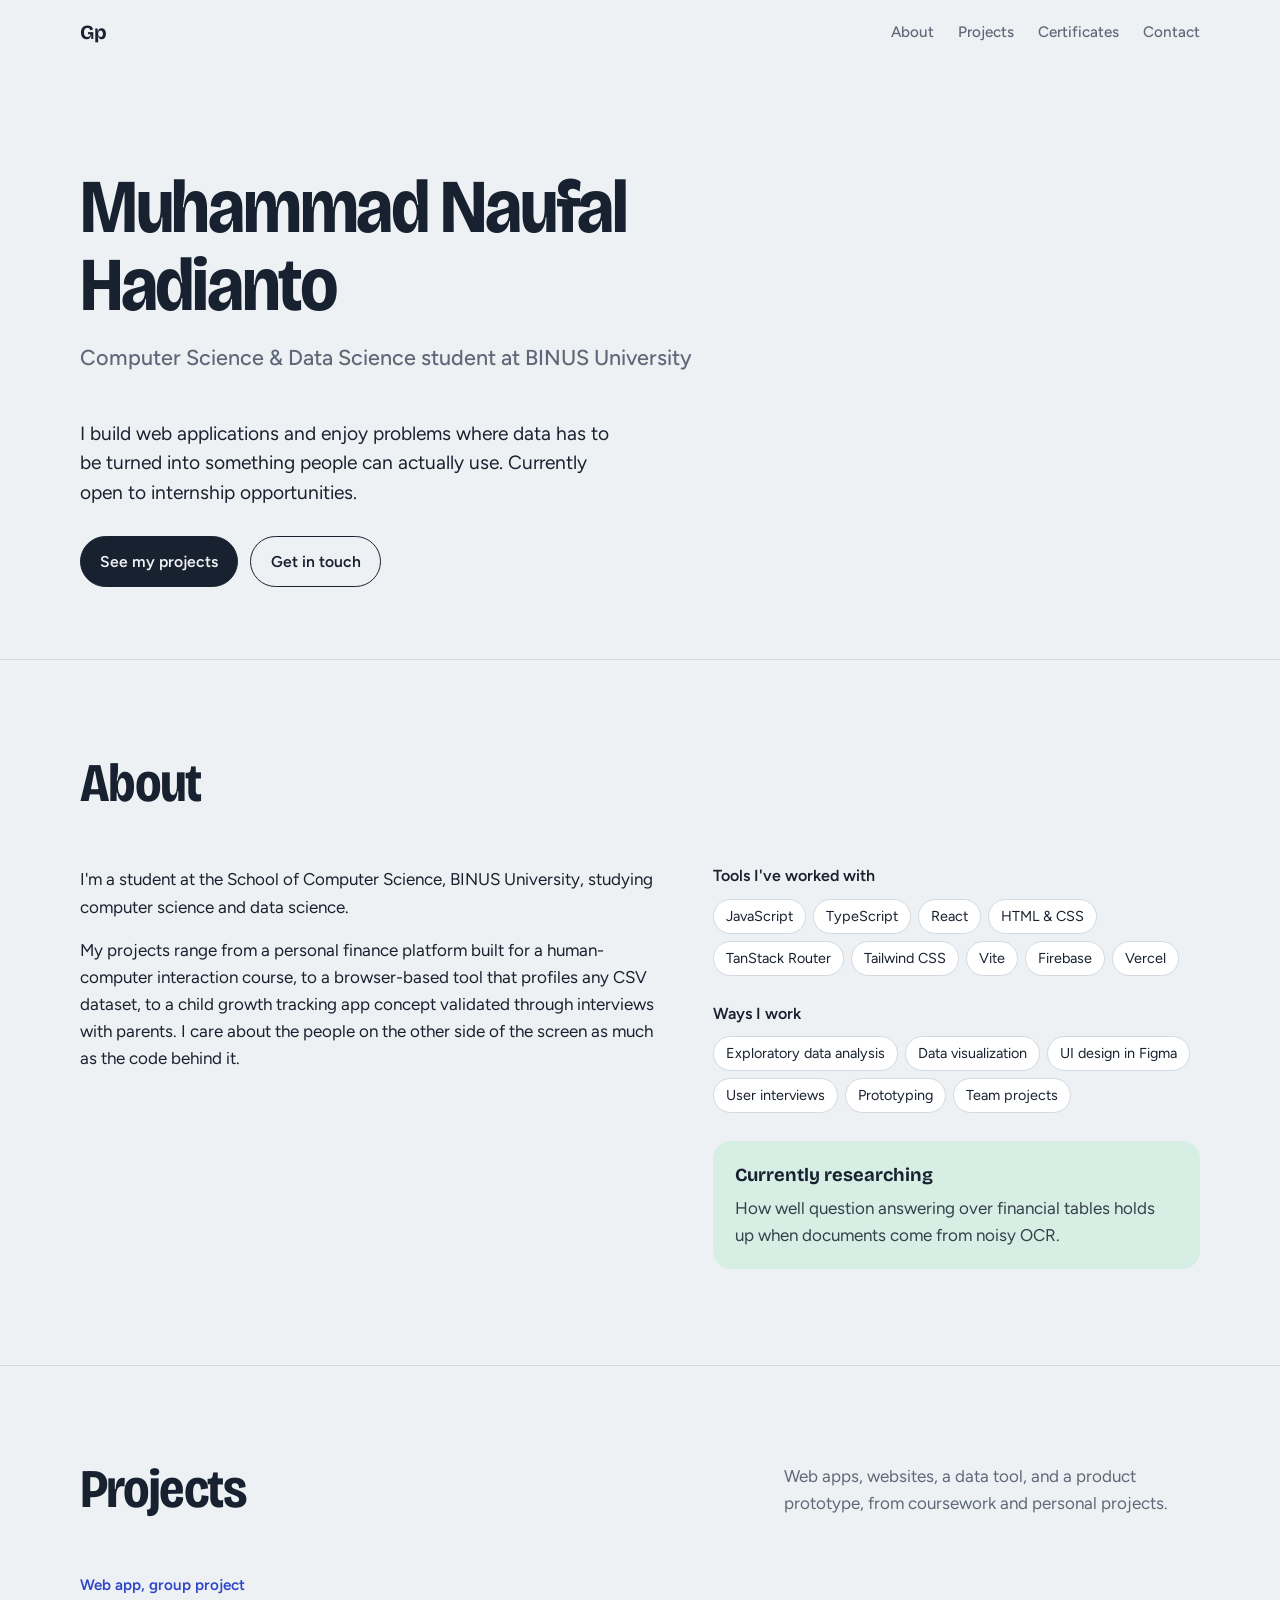
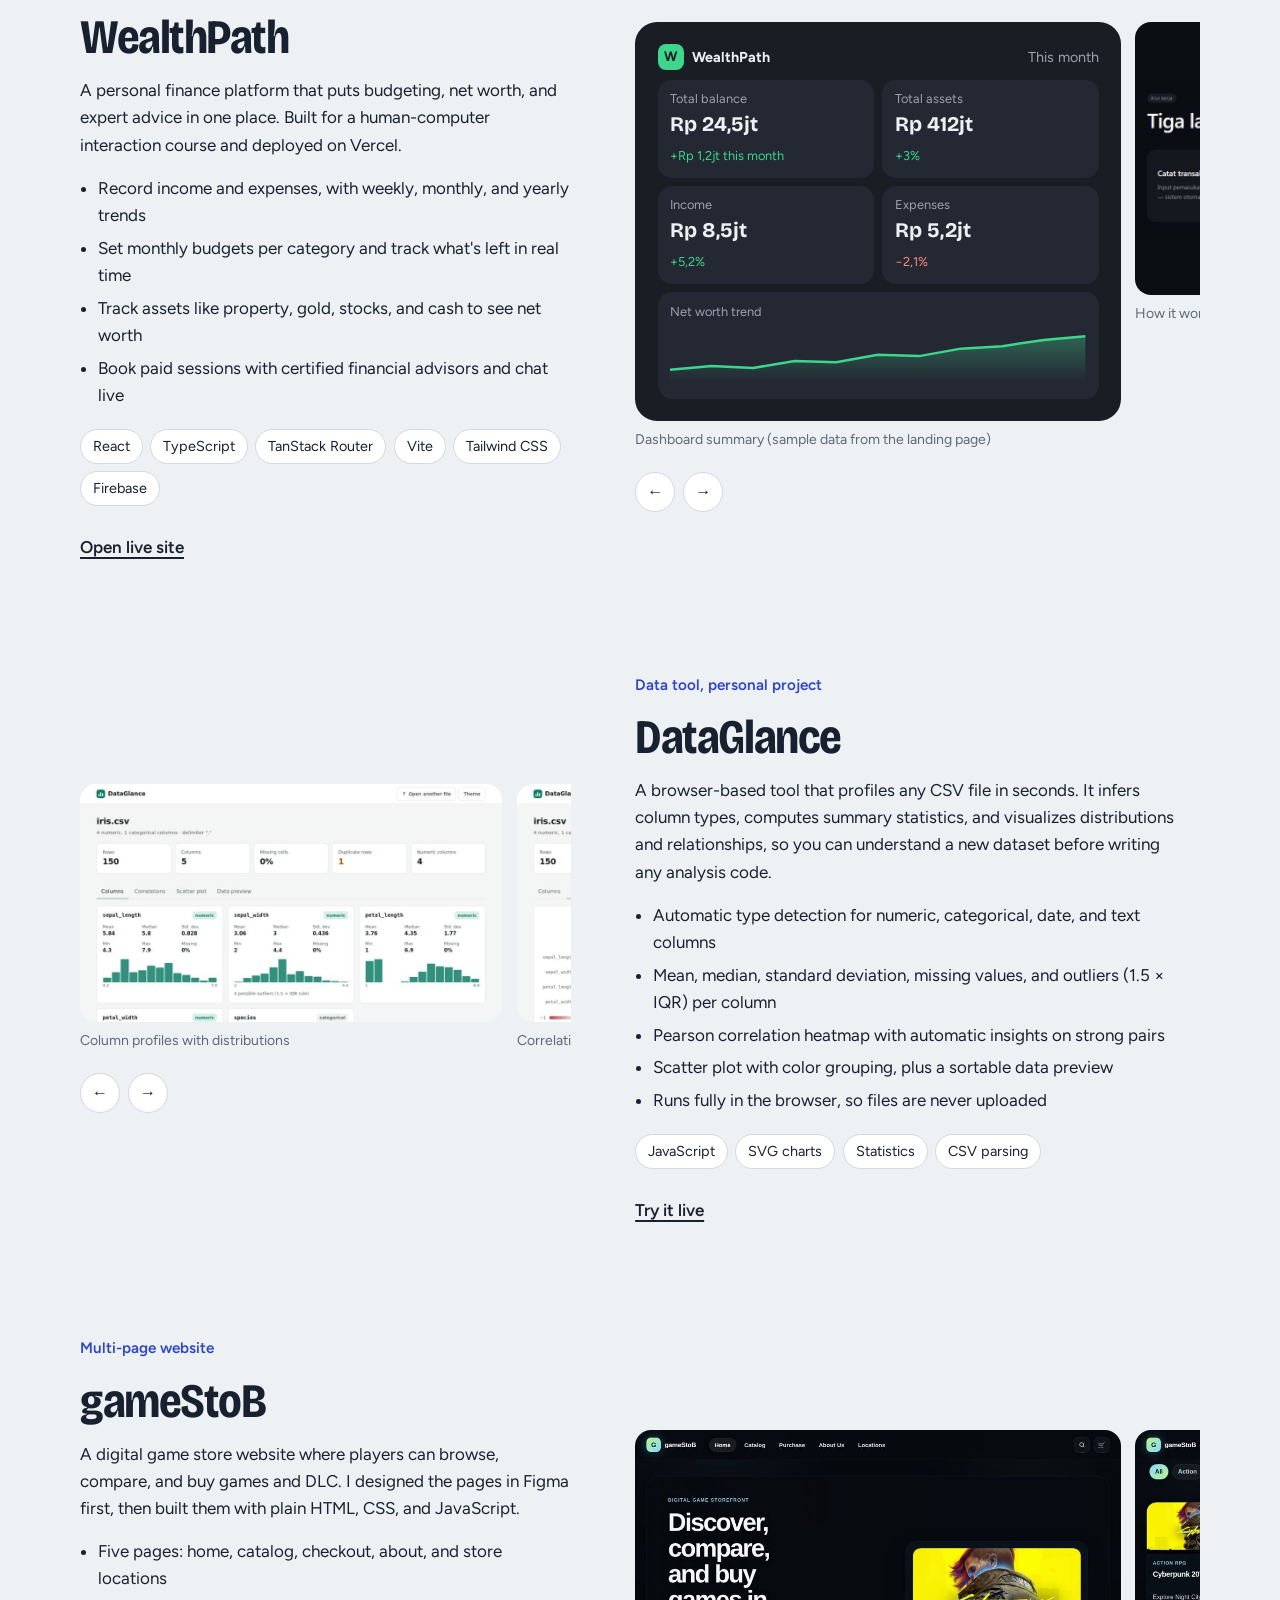
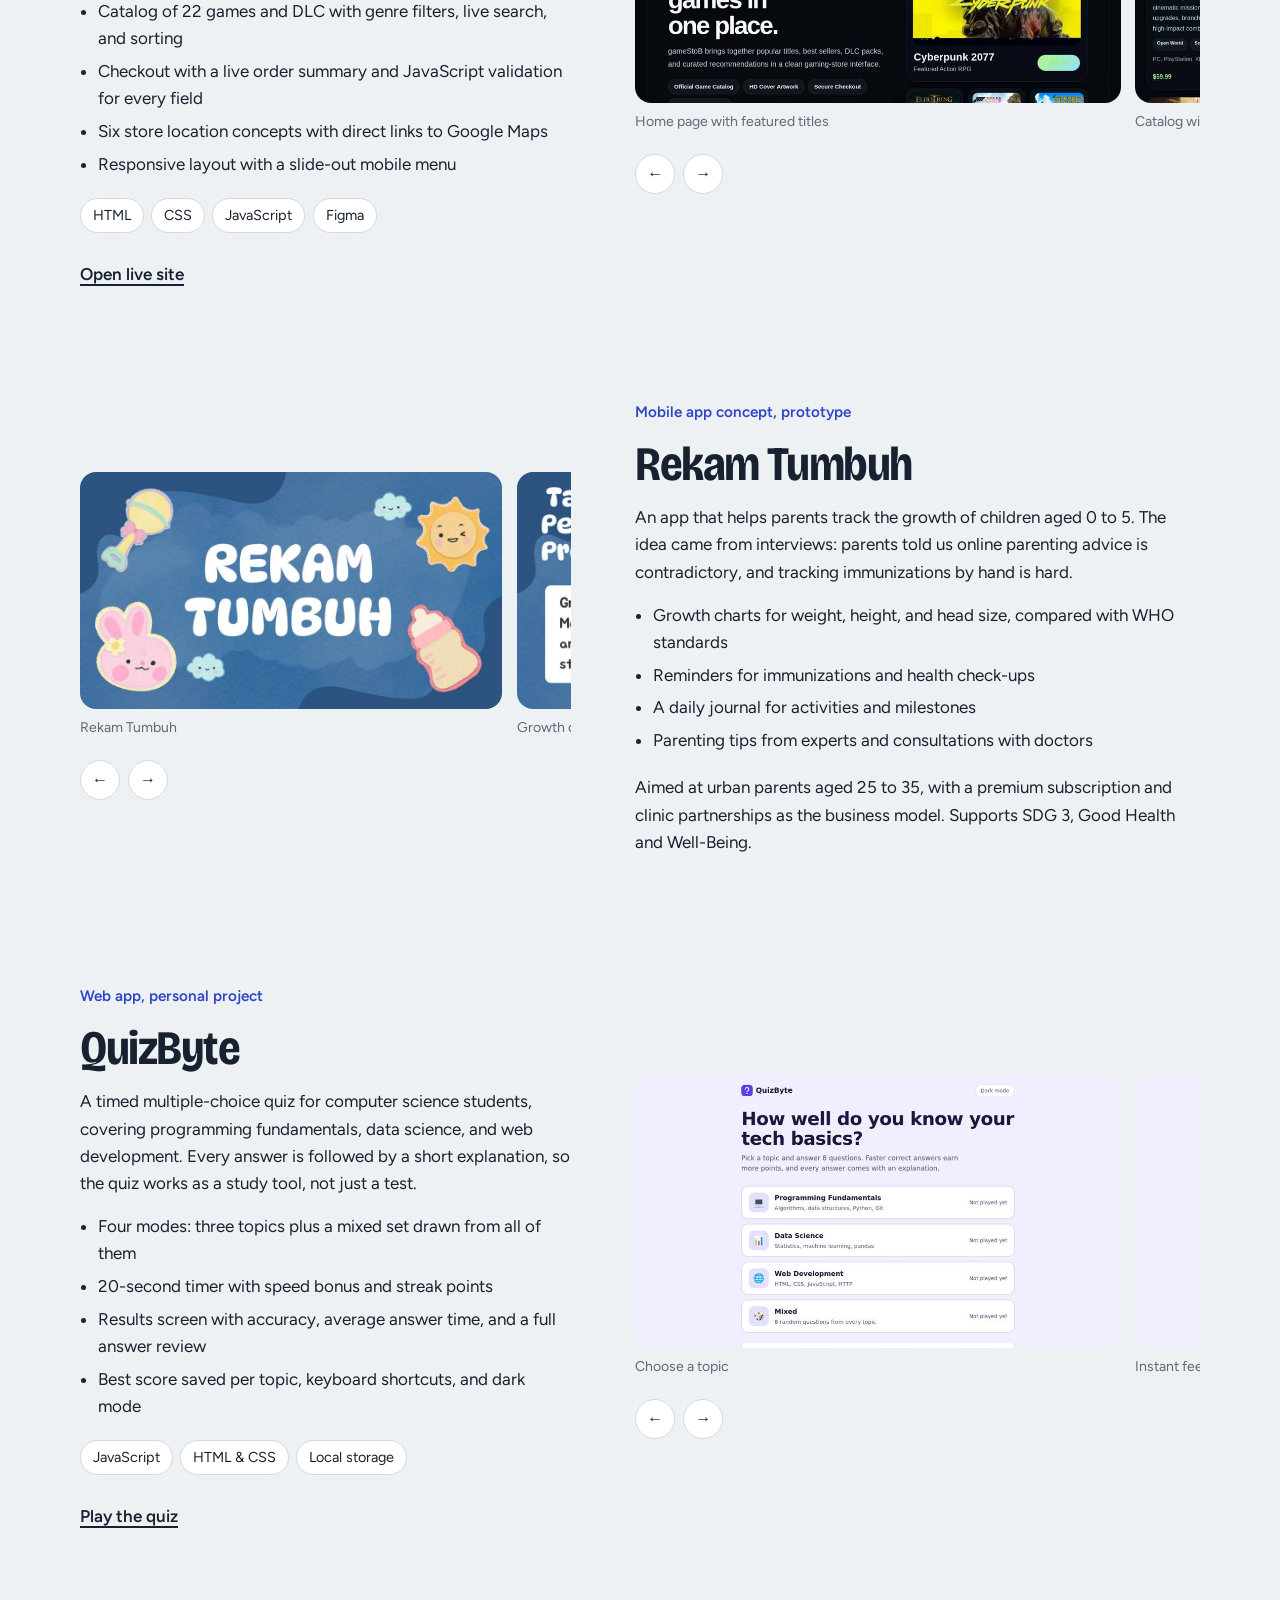
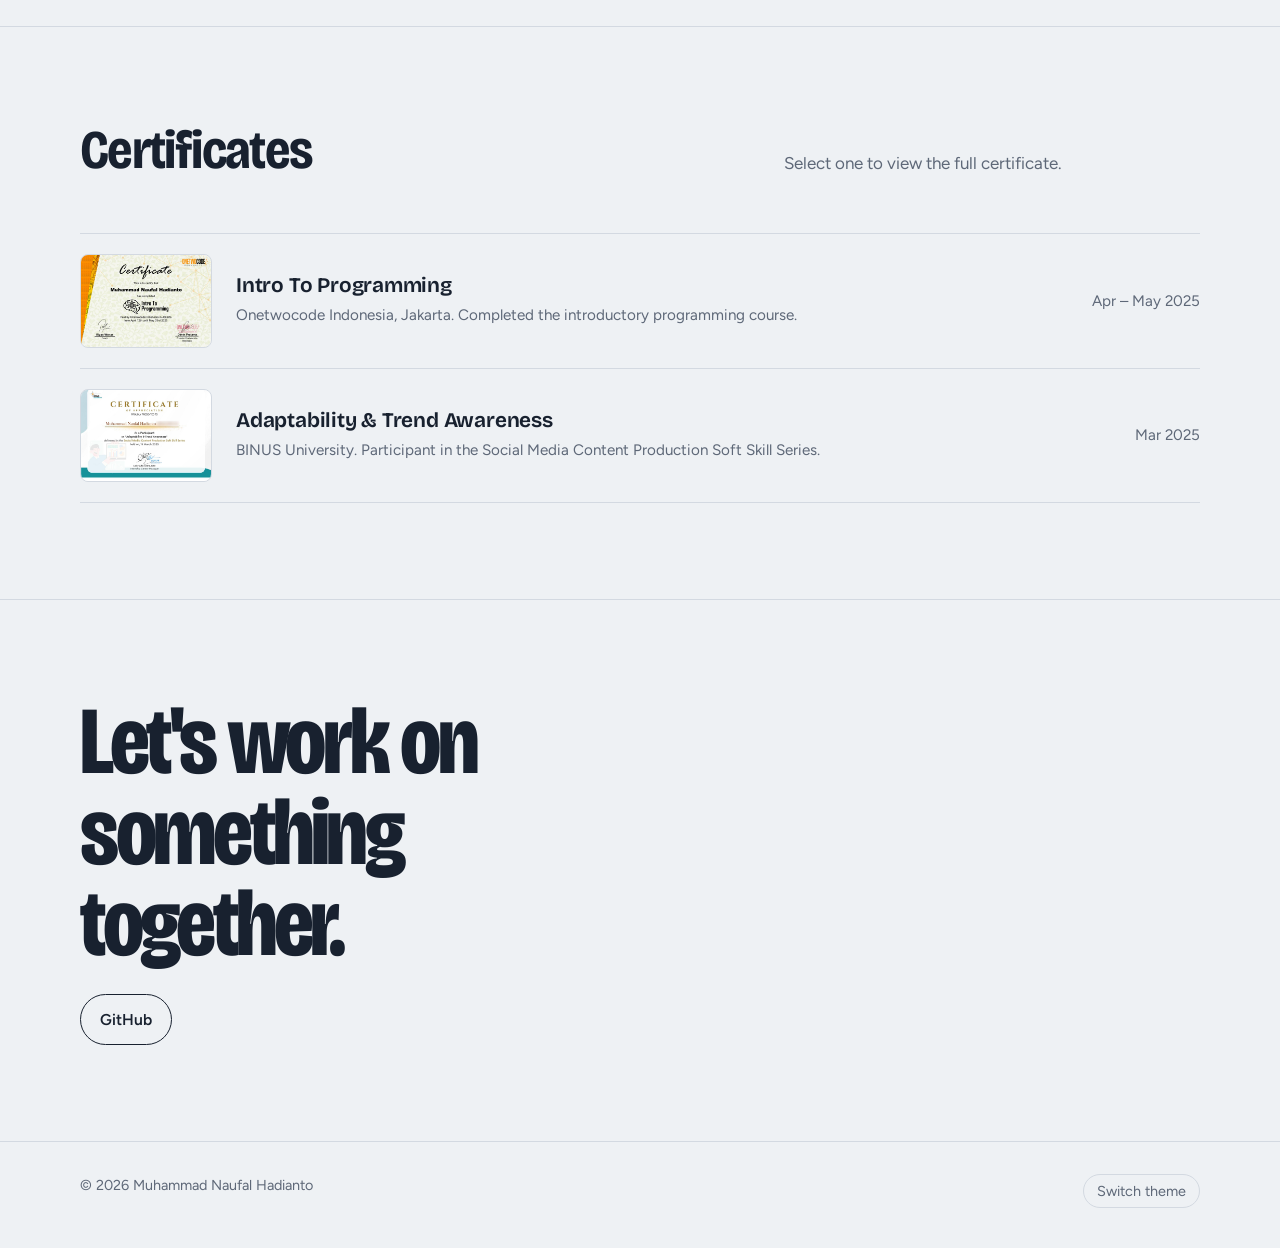
==== index.html @ 62d78351 "Add portfolio site: home page, QuizByte, DataGlance, gameStoB Co-Authored-By: Claude Opus 5.5 <norep" ====
<!doctype html>
<html lang="en">
<head>
<meta charset="utf-8">
<meta name="viewport" content="width=device-width, initial-scale=1, viewport-fit=cover">
<title>Muhammad Naufal Hadianto — Portfolio</title>
<meta name="description" content="Computer Science and Data Science student at BINUS University. Projects, certificates, and contact.">
<meta name="theme-color" content="#EEF1F4" media="(prefers-color-scheme: light)">
<meta name="theme-color" content="#121722" media="(prefers-color-scheme: dark)">
<meta property="og:type" content="website">
<meta property="og:title" content="Muhammad Naufal Hadianto — Portfolio">
<meta property="og:description" content="Computer Science and Data Science student at BINUS University. Projects, certificates, and contact.">
<meta property="og:image" content="assets/images/column-profiles-for-the-iris-dataset.jpg">
<link rel="icon" href="favicon.svg" type="image/svg+xml">
<link rel="preconnect" href="https://fonts.googleapis.com">
<link rel="preconnect" href="https://fonts.gstatic.com" crossorigin>
<link href="https://fonts.googleapis.com/css2?family=Bricolage+Grotesque:opsz,wdth,wght@12..96,75..100,400..800&family=Figtree:wght@400;500;600&display=swap" rel="stylesheet">
<style>
:root{
  --bg:#EEF1F4; --surface:#FFFFFF; --ink:#18212F; --muted:#5E6878; --line:#D3D9E1;
  --accent:#2E45C8; --accent-soft:#DCE3FA; --mint:#D7EEE4; --mint-ink:#1F6B4E;
  --display:"Bricolage Grotesque", "Arial Narrow", system-ui, sans-serif;
  --body:"Figtree", system-ui, -apple-system, "Segoe UI", sans-serif;
  box-sizing:border-box;
  padding-top:env(safe-area-inset-top,0px); padding-bottom:env(safe-area-inset-bottom,0px);
}
@media (prefers-color-scheme:dark){
  :root:not([data-theme="light"]){
    --bg:#121722; --surface:#1A2130; --ink:#E7EBF2; --muted:#98A2B3; --line:#2A3345;
    --accent:#8EA2FF; --accent-soft:#252F4D; --mint:#1C3A30; --mint-ink:#86D9B4;
  }
}
:root[data-theme="dark"]{
  --bg:#121722; --surface:#1A2130; --ink:#E7EBF2; --muted:#98A2B3; --line:#2A3345;
  --accent:#8EA2FF; --accent-soft:#252F4D; --mint:#1C3A30; --mint-ink:#86D9B4;
}
*,*::before,*::after{box-sizing:inherit}
html{scroll-behavior:smooth; scroll-padding-top:calc(env(safe-area-inset-top,0px) + 72px); -webkit-text-size-adjust:100%}
body{margin:0; background:var(--bg); color:var(--ink); font:400 1.0625rem/1.6 var(--body)}
img{max-width:100%; display:block}
a{color:inherit}
:focus-visible{outline:2px solid var(--accent); outline-offset:3px; border-radius:4px}
.wrap{width:min(1120px, 100% - 2.5rem); margin-inline:auto}

/* header */
header.top{position:sticky; top:env(safe-area-inset-top,0px); z-index:10; background:color-mix(in srgb, var(--bg) 88%, transparent); backdrop-filter:blur(10px); border-bottom:1px solid transparent}
header.top.scrolled{border-bottom-color:var(--line)}
.top .wrap{display:flex; align-items:center; justify-content:space-between; height:64px}
.mark{font:700 1.25rem/1 var(--display); text-decoration:none; letter-spacing:-.02em}
.top nav{display:flex; gap:1.5rem}
.top nav a{text-decoration:none; color:var(--muted); font-weight:500; font-size:.95rem}
.top nav a:hover{color:var(--ink)}

/* hero */
.hero{padding:clamp(3.5rem, 9vw, 6.5rem) 0 clamp(3rem, 6vw, 4.5rem)}
.hero h1{font-family:var(--display); font-weight:700; font-variation-settings:"wdth" 90; font-size:clamp(2.5rem, 6.2vw, 4.75rem); line-height:1.02; letter-spacing:-.03em; margin:0; max-width:14ch}
.hero .role{font-size:clamp(1.1rem, 2vw, 1.35rem); color:var(--muted); margin:1rem 0 0; font-weight:500}
@media (prefers-reduced-motion:no-preference){
  .hero > *{opacity:0; transform:translateY(10px); animation:rise .7s cubic-bezier(.2,.7,.2,1) forwards}
  .hero > *:nth-child(2){animation-delay:.08s} .hero > *:nth-child(3){animation-delay:.16s}
  @keyframes rise{to{opacity:1; transform:none}}
}
.hero-foot{max-width:34rem; margin-top:clamp(1.75rem,4vw,2.75rem)}
.hero-foot p{margin:0; font-size:1.2rem; line-height:1.55}
.facts{margin:0; display:grid; grid-template-columns:auto auto; gap:.35rem 1.25rem; font-size:.95rem}
.facts dt{color:var(--muted)} .facts dd{margin:0; font-weight:500}
.actions{display:flex; gap:.75rem; flex-wrap:wrap; margin-top:1.75rem}
.btn{display:inline-flex; align-items:center; gap:.5rem; padding:.75rem 1.2rem; border-radius:999px; font-weight:600; text-decoration:none; border:1.5px solid var(--ink); font-size:.98rem}
.btn.primary{background:var(--ink); color:var(--bg)}
.btn:hover{transform:translateY(-1px)}

/* sections */
section.block{padding:clamp(3.5rem,8vw,6rem) 0; border-top:1px solid var(--line)}
.sec-head{display:grid; grid-template-columns:minmax(0,1fr) minmax(0,26rem); gap:1.5rem 3rem; align-items:end; margin-bottom:clamp(2rem,5vw,3.5rem)}
.sec-head h2{font:700 clamp(2rem,5vw,3.4rem)/1 var(--display); letter-spacing:-.03em; margin:0; font-variation-settings:"wdth" 85}
.sec-head p{margin:0; color:var(--muted)}

/* about */
.about{display:grid; grid-template-columns:minmax(0,1.2fr) minmax(0,1fr); gap:3rem}
.about p{margin:0 0 1rem; max-width:38rem}
.about h3{font:600 1rem/1.3 var(--body); margin:0 0 .75rem}
.tags{display:flex; flex-wrap:wrap; gap:.45rem; margin:0 0 1.75rem; padding:0; list-style:none}
.tags li{padding:.3rem .75rem; border-radius:999px; background:var(--surface); border:1px solid var(--line); font-size:.9rem}
.now{background:var(--mint); color:var(--mint-ink); border-radius:18px; padding:1.25rem 1.4rem}
.now strong{display:block; font-family:var(--display); font-size:1.15rem; margin-bottom:.3rem; color:var(--ink)}
.now p{margin:0; color:var(--ink); opacity:.85}

/* projects */
.project{display:grid; grid-template-columns:minmax(0,1fr) minmax(0,1.15fr); gap:clamp(2rem,5vw,4.5rem); align-items:center}
.project + .project{margin-top:clamp(4rem,9vw,7rem)}
.project.flip .p-text{order:2}
.p-kind{color:var(--accent); font-weight:600; font-size:.95rem; margin:0 0 .5rem}
.project h3{font:700 clamp(2rem,4.5vw,3rem)/1 var(--display); letter-spacing:-.03em; margin:0 0 1rem; font-variation-settings:"wdth" 85}
.project p{margin:0 0 1rem; max-width:34rem}
.p-list{margin:0 0 1.25rem; padding-left:1.1rem}
.p-list li{margin-bottom:.35rem}
.p-links{display:flex; gap:1.25rem; flex-wrap:wrap; margin-top:1.25rem}
.p-links a{font-weight:600; text-underline-offset:4px; text-decoration-thickness:1.5px}

/* wealthpath visual */
.wp{background:#1a1d24; color:#EEF0F4; border-radius:22px; padding:clamp(1.2rem,3vw,2rem); box-shadow:0 30px 60px -30px rgba(10,15,30,.45)}
.wp-bar{display:flex; justify-content:space-between; align-items:center; margin-bottom:1.25rem; font-size:.9rem}
.wp-logo{display:flex; align-items:center; gap:.5rem; font-weight:700}
.wp-logo i{width:26px; height:26px; border-radius:8px; background:#3DD68C; color:#1a1d24; display:grid; place-items:center; font-style:normal; font-size:.85rem}
.wp-bar span{color:#9AA3B2}
.wp-grid{display:grid; grid-template-columns:1fr 1fr; gap:.75rem}
.wp-tile{background:#242833; border-radius:14px; padding:1rem}
.wp-tile small{color:#9AA3B2; font-size:.8rem; display:block}
.wp-tile b{display:block; font:700 1.45rem/1.2 var(--display); margin:.2rem 0}
.wp-tile em{font-style:normal; font-size:.8rem; color:#3DD68C}
.wp-tile em.down{color:#FF8A7A}
.wp-chart{grid-column:1 / -1}
.wp-chart svg{width:100%; height:90px; margin-top:.5rem}
.cap{font-size:.85rem; color:var(--muted); margin-top:.75rem}

/* rekam tumbuh gallery */
.gallery{display:flex; gap:.9rem; overflow-x:auto; scroll-snap-type:x mandatory; padding-bottom:.75rem; scrollbar-width:thin}
.gallery figure{flex:0 0 86%; margin:0; scroll-snap-align:start}
.gallery img{border-radius:16px; aspect-ratio:16/9; object-fit:cover; width:100%; background:#2c5aa0}
.wp-gallery .wp{aspect-ratio:16/9; display:flex; flex-direction:column; justify-content:center; padding:clamp(.8rem,2.2vw,1.4rem); box-shadow:none}
.wp-gallery .wp-grid{gap:.5rem} .wp-gallery .wp-tile{padding:.6rem .8rem} .wp-gallery .wp-tile b{font-size:clamp(1rem,2vw,1.3rem)}
.wp-gallery .wp-bar{margin-bottom:.6rem} .wp-gallery .wp-chart svg{height:clamp(30px,5vw,56px); margin-top:.2rem}
.wp-gallery img{object-fit:contain; background:#0b0e13}
.gallery figcaption{font-size:.88rem; color:var(--muted); margin-top:.5rem}
.g-nav{display:flex; gap:.5rem; margin-top:.5rem}
.g-nav button{width:40px; height:40px; border-radius:50%; border:1.5px solid var(--line); background:var(--surface); color:var(--ink); cursor:pointer; font-size:1rem}
.g-nav button:hover{border-color:var(--ink)}

/* certificates */
.certs{list-style:none; margin:0; padding:0; border-top:1px solid var(--line)}
.certs li{border-bottom:1px solid var(--line)}
.cert{display:grid; grid-template-columns:132px minmax(0,1fr) auto; gap:1.5rem; align-items:center; padding:1.25rem 0; width:100%; background:none; border:0; color:inherit; font:inherit; text-align:left; cursor:pointer}
.cert img{border-radius:8px; border:1px solid var(--line); aspect-ratio:1.414; object-fit:cover; width:100%}
.cert h3{font:650 1.3rem/1.2 var(--display); margin:0 0 .25rem; letter-spacing:-.01em}
.cert p{margin:0; color:var(--muted); font-size:.95rem}
.cert .when{color:var(--muted); font-size:.95rem; white-space:nowrap}
.cert:hover h3{color:var(--accent)}
dialog{border:0; padding:0; border-radius:16px; max-width:min(960px, 94vw); background:var(--surface); color:var(--ink)}
dialog::backdrop{background:rgba(10,14,22,.7)}
dialog img{width:100%}
.dlg-bar{display:flex; justify-content:space-between; align-items:center; gap:1rem; padding:.85rem 1.1rem}
.dlg-bar button{border:0; background:var(--accent-soft); color:var(--ink); border-radius:999px; padding:.45rem .95rem; font:600 .9rem var(--body); cursor:pointer}

/* contact */
.contact h2{font:750 clamp(2.6rem,8vw,6rem)/.95 var(--display); letter-spacing:-.035em; margin:0 0 1.5rem; font-variation-settings:"wdth" 80; max-width:12ch}
.contact-links{display:flex; flex-wrap:wrap; gap:.75rem}
.empty{color:var(--muted)}
footer{padding:2rem 0 2.5rem; color:var(--muted); font-size:.9rem; border-top:1px solid var(--line)}
footer .wrap{display:flex; justify-content:space-between; gap:1rem; flex-wrap:wrap}
.theme-btn{background:none; border:1px solid var(--line); color:var(--muted); border-radius:999px; padding:.3rem .8rem; font:inherit; cursor:pointer}

@media (max-width:820px){
  .top nav{gap:1rem} .top nav a.hide-sm{display:none}
  .hero-foot,.sec-head,.about,.project{grid-template-columns:1fr}
  .project.flip .p-text{order:0}
  .cert{grid-template-columns:96px minmax(0,1fr); gap:1rem}
  .cert .when{grid-column:2; margin-top:-.75rem}
}
@media (prefers-reduced-motion:reduce){html{scroll-behavior:auto} .btn:hover{transform:none}}
</style>
</head>
<body>
<header class="top" id="top">
  <div class="wrap">
    <a class="mark" href="#">Gp</a>
    <nav aria-label="Main">
      <a href="#about" class="hide-sm">About</a>
      <a href="#projects">Projects</a>
      <a href="#certificates">Certificates</a>
      <a href="#contact">Contact</a>
    </nav>
  </div>
</header>

<main>
  <section class="hero wrap" aria-labelledby="name">
    <h1 id="name">Muhammad Naufal Hadianto</h1>
    <p class="role">Computer Science &amp; Data Science student at BINUS University</p>
    <div class="hero-foot">
      <div>
        <p>I build web applications and enjoy problems where data has to be turned into something people can actually use. Currently open to internship opportunities.</p>
        <div class="actions">
          <a class="btn primary" href="#projects">See my projects</a>
          <a class="btn" href="#contact">Get in touch</a>
        </div>
      </div>
    </div>
  </section>

  <section class="block" id="about" aria-labelledby="about-h">
    <div class="wrap">
      <div class="sec-head">
        <h2 id="about-h">About</h2>
      </div>
      <div class="about">
        <div>
          <p>I'm a student at the School of Computer Science, BINUS University, studying computer science and data science.</p>
          <p>My projects range from a personal finance platform built for a human-computer interaction course, to a browser-based tool that profiles any CSV dataset, to a child growth tracking app concept validated through interviews with parents. I care about the people on the other side of the screen as much as the code behind it.</p>
        </div>
        <div>
          <h3>Tools I've worked with</h3>
          <ul class="tags">
            <li>JavaScript</li><li>TypeScript</li><li>React</li><li>HTML &amp; CSS</li><li>TanStack Router</li><li>Tailwind CSS</li><li>Vite</li><li>Firebase</li><li>Vercel</li>
          </ul>
          <h3>Ways I work</h3>
          <ul class="tags">
            <li>Exploratory data analysis</li><li>Data visualization</li><li>UI design in Figma</li><li>User interviews</li><li>Prototyping</li><li>Team projects</li>
          </ul>
          <div class="now">
            <strong>Currently researching</strong>
            <p>How well question answering over financial tables holds up when documents come from noisy OCR.</p>
          </div>
        </div>
      </div>
    </div>
  </section>

  <section class="block" id="projects" aria-labelledby="projects-h">
    <div class="wrap">
      <div class="sec-head">
        <h2 id="projects-h">Projects</h2>
        <p>Web apps, websites, a data tool, and a product prototype, from coursework and personal projects.</p>
      </div>

      <article class="project">
        <div class="p-text">
          <p class="p-kind">Web app, group project</p>
          <h3>WealthPath</h3>
          <p>A personal finance platform that puts budgeting, net worth, and expert advice in one place. Built for a human-computer interaction course and deployed on Vercel.</p>
          <ul class="p-list">
            <li>Record income and expenses, with weekly, monthly, and yearly trends</li>
            <li>Set monthly budgets per category and track what's left in real time</li>
            <li>Track assets like property, gold, stocks, and cash to see net worth</li>
            <li>Book paid sessions with certified financial advisors and chat live</li>
          </ul>
          <ul class="tags"><li>React</li><li>TypeScript</li><li>TanStack Router</li><li>Vite</li><li>Tailwind CSS</li><li>Firebase</li></ul>
          <div class="p-links">
            <a href="https://wealthpathportfolio-main.vercel.app/" target="_blank" rel="noopener">Open live site</a>
          </div>
        </div>
        <div>
          <div class="gallery wp-gallery" tabindex="0" aria-label="WealthPath screens">
            <figure><div class="wp" role="img" aria-label="Preview of the WealthPath dashboard showing balance, income, expenses, and total assets">
            <div class="wp-bar"><div class="wp-logo"><i>W</i>WealthPath</div><span>This month</span></div>
            <div class="wp-grid">
              <div class="wp-tile"><small>Total balance</small><b>Rp 24,5jt</b><em>+Rp 1,2jt this month</em></div>
              <div class="wp-tile"><small>Total assets</small><b>Rp 412jt</b><em>+3%</em></div>
              <div class="wp-tile"><small>Income</small><b>Rp 8,5jt</b><em>+5,2%</em></div>
              <div class="wp-tile"><small>Expenses</small><b>Rp 5,2jt</b><em class="down">−2,1%</em></div>
              <div class="wp-tile wp-chart"><small>Net worth trend</small>
                <svg viewBox="0 0 300 90" preserveAspectRatio="none" aria-hidden="true">
                  <defs><linearGradient id="g" x1="0" x2="0" y1="0" y2="1"><stop offset="0" stop-color="#3DD68C" stop-opacity=".35"/><stop offset="1" stop-color="#3DD68C" stop-opacity="0"/></linearGradient></defs>
                  <path d="M0 72 L30 66 L60 69 L90 58 L120 60 L150 48 L180 50 L210 38 L240 34 L270 24 L300 18 L300 90 L0 90Z" fill="url(#g)"/>
                  <path d="M0 72 L30 66 L60 69 L90 58 L120 60 L150 48 L180 50 L210 38 L240 34 L270 24 L300 18" fill="none" stroke="#3DD68C" stroke-width="2.5" vector-effect="non-scaling-stroke"/>
                </svg>
              </div>
            </div>
          </div><figcaption>Dashboard summary (sample data from the landing page)</figcaption></figure>
            <figure><img src="assets/images/wealthpath-section-explaining-three-steps-record.jpg" alt="WealthPath section explaining three steps: record transactions, manage assets, consult an expert" loading="lazy"><figcaption>How it works in three steps</figcaption></figure>
            <figure><img src="assets/images/list-of-certified-financial-advisors-with.jpg" alt="List of certified financial advisors with their specialties" loading="lazy"><figcaption>Certified advisors, from Rp 150rb per session</figcaption></figure>
            <figure><img src="assets/images/wealthpath-sign-in-screen-with-google.jpg" alt="WealthPath sign-in screen with Google and email login" loading="lazy"><figcaption>Sign in with Google or email (Firebase Auth)</figcaption></figure>
          </div>
          <div class="g-nav">
            <button type="button" data-dir="-1" aria-label="Previous screen">←</button>
            <button type="button" data-dir="1" aria-label="Next screen">→</button>
          </div>
        </div>
      </article>

      <article class="project flip">
        <div class="p-text">
          <p class="p-kind">Data tool, personal project</p>
          <h3>DataGlance</h3>
          <p>A browser-based tool that profiles any CSV file in seconds. It infers column types, computes summary statistics, and visualizes distributions and relationships, so you can understand a new dataset before writing any analysis code.</p>
          <ul class="p-list">
            <li>Automatic type detection for numeric, categorical, date, and text columns</li>
            <li>Mean, median, standard deviation, missing values, and outliers (1.5 × IQR) per column</li>
            <li>Pearson correlation heatmap with automatic insights on strong pairs</li>
            <li>Scatter plot with color grouping, plus a sortable data preview</li>
            <li>Runs fully in the browser, so files are never uploaded</li>
          </ul>
          <ul class="tags"><li>JavaScript</li><li>SVG charts</li><li>Statistics</li><li>CSV parsing</li></ul>
          <div class="p-links">
            <a href="dataglance/" target="_blank" rel="noopener">Try it live</a>
          </div>
        </div>
        <div>
          <div class="gallery" tabindex="0" aria-label="DataGlance screens">
            <figure><img src="assets/images/column-profiles-for-the-iris-dataset.jpg" alt="Column profiles for the Iris dataset with histograms" loading="lazy"><figcaption>Column profiles with distributions</figcaption></figure>
            <figure><img src="assets/images/correlation-heatmap-for-numeric-columns.jpg" alt="Correlation heatmap for numeric columns" loading="lazy"><figcaption>Correlation heatmap and insights</figcaption></figure>
            <figure><img src="assets/images/scatter-plot-of-sepal-length-vs.jpg" alt="Scatter plot of sepal length vs sepal width colored by species" loading="lazy"><figcaption>Scatter plot grouped by category</figcaption></figure>
            <figure><img src="assets/images/upload-screen-with-drag-and-drop.jpg" alt="Upload screen with drag and drop" loading="lazy"><figcaption>Drag and drop a CSV, or try the sample dataset</figcaption></figure>
          </div>
          <div class="g-nav">
            <button type="button" data-dir="-1" aria-label="Previous screen">←</button>
            <button type="button" data-dir="1" aria-label="Next screen">→</button>
          </div>
        </div>
      </article>

      <article class="project">
        <div class="p-text">
          <p class="p-kind">Multi-page website</p>
          <h3>gameStoB</h3>
          <p>A digital game store website where players can browse, compare, and buy games and DLC. I designed the pages in Figma first, then built them with plain HTML, CSS, and JavaScript.</p>
          <ul class="p-list">
            <li>Five pages: home, catalog, checkout, about, and store locations</li>
            <li>Catalog of 22 games and DLC with genre filters, live search, and sorting</li>
            <li>Checkout with a live order summary and JavaScript validation for every field</li>
            <li>Six store location concepts with direct links to Google Maps</li>
            <li>Responsive layout with a slide-out mobile menu</li>
          </ul>
          <ul class="tags"><li>HTML</li><li>CSS</li><li>JavaScript</li><li>Figma</li></ul>
          <div class="p-links">
            <a href="gamestob/" target="_blank" rel="noopener">Open live site</a>
          </div>
        </div>
        <div>
          <div class="gallery" tabindex="0" aria-label="gameStoB screens">
            <figure><img src="assets/images/gamestob-home-page-with-featured-game.jpg" alt="gameStoB home page with featured game" loading="lazy"><figcaption>Home page with featured titles</figcaption></figure>
            <figure><img src="assets/images/catalog-with-genre-filters-and-game.jpg" alt="Catalog with genre filters and game cards" loading="lazy"><figcaption>Catalog with genre filters, search, and sorting</figcaption></figure>
            <figure><img src="assets/images/checkout-form-with-live-order-summary.jpg" alt="Checkout form with live order summary" loading="lazy"><figcaption>Checkout with a live order summary</figcaption></figure>
            <figure><img src="assets/images/checkout-form-showing-validation-errors.jpg" alt="Checkout form showing validation errors" loading="lazy"><figcaption>Form validation for card number, expiry, CVV, and terms</figcaption></figure>
            <figure><img src="assets/images/store-location-cards.jpg" alt="Store location cards" loading="lazy"><figcaption>Store location concepts linked to Google Maps</figcaption></figure>
          </div>
          <div class="g-nav">
            <button type="button" data-dir="-1" aria-label="Previous screen">←</button>
            <button type="button" data-dir="1" aria-label="Next screen">→</button>
          </div>
        </div>
      </article>

      <article class="project flip">
        <div class="p-text">
          <p class="p-kind">Mobile app concept, prototype</p>
          <h3>Rekam Tumbuh</h3>
          <p>An app that helps parents track the growth of children aged 0 to 5. The idea came from interviews: parents told us online parenting advice is contradictory, and tracking immunizations by hand is hard.</p>
          <ul class="p-list">
            <li>Growth charts for weight, height, and head size, compared with WHO standards</li>
            <li>Reminders for immunizations and health check-ups</li>
            <li>A daily journal for activities and milestones</li>
            <li>Parenting tips from experts and consultations with doctors</li>
          </ul>
          <p>Aimed at urban parents aged 25 to 35, with a premium subscription and clinic partnerships as the business model. Supports SDG 3, Good Health and Well-Being.</p>
        </div>
        <div>
          <div class="gallery" tabindex="0" aria-label="Rekam Tumbuh prototype screens">
            <figure><img src="assets/images/rekam-tumbuh-title-slide.jpg" alt="Rekam Tumbuh title slide" loading="lazy"><figcaption>Rekam Tumbuh</figcaption></figure>
            <figure><img src="assets/images/child-profile-screen-with-a-growth.jpg" alt="Child profile screen with a growth chart" loading="lazy"><figcaption>Growth chart compared with WHO standards</figcaption></figure>
            <figure><img src="assets/images/calendar-screen-with-immunization-reminders.jpg" alt="Calendar screen with immunization reminders" loading="lazy"><figcaption>Immunization and check-up reminders</figcaption></figure>
            <figure><img src="assets/images/daily-journal-screen-with-a-bar.jpg" alt="Daily journal screen with a bar chart" loading="lazy"><figcaption>Daily journal</figcaption></figure>
            <figure><img src="assets/images/doctor-list-and-consultation-chat-screens.jpg" alt="Doctor list and consultation chat screens" loading="lazy"><figcaption>Expert tips and doctor consultations</figcaption></figure>
          </div>
          <div class="g-nav">
            <button type="button" data-dir="-1" aria-label="Previous screen">←</button>
            <button type="button" data-dir="1" aria-label="Next screen">→</button>
          </div>
        </div>
      </article>

      <article class="project">
        <div class="p-text">
          <p class="p-kind">Web app, personal project</p>
          <h3>QuizByte</h3>
          <p>A timed multiple-choice quiz for computer science students, covering programming fundamentals, data science, and web development. Every answer is followed by a short explanation, so the quiz works as a study tool, not just a test.</p>
          <ul class="p-list">
            <li>Four modes: three topics plus a mixed set drawn from all of them</li>
            <li>20-second timer with speed bonus and streak points</li>
            <li>Results screen with accuracy, average answer time, and a full answer review</li>
            <li>Best score saved per topic, keyboard shortcuts, and dark mode</li>
          </ul>
          <ul class="tags"><li>JavaScript</li><li>HTML &amp; CSS</li><li>Local storage</li></ul>
          <div class="p-links">
            <a href="quizbyte/" target="_blank" rel="noopener">Play the quiz</a>
          </div>
        </div>
        <div>
          <div class="gallery" tabindex="0" aria-label="QuizByte screens">
            <figure><img src="assets/images/topic-selection-screen.jpg" alt="Topic selection screen" loading="lazy"><figcaption>Choose a topic</figcaption></figure>
            <figure><img src="assets/images/question-with-the-correct-answer-highlighted.jpg" alt="Question with the correct answer highlighted and an explanation" loading="lazy"><figcaption>Instant feedback with explanations</figcaption></figure>
            <figure><img src="assets/images/results-screen-with-score-accuracy-and.jpg" alt="Results screen with score, accuracy, and review" loading="lazy"><figcaption>Results and answer review</figcaption></figure>
          </div>
          <div class="g-nav">
            <button type="button" data-dir="-1" aria-label="Previous screen">←</button>
            <button type="button" data-dir="1" aria-label="Next screen">→</button>
          </div>
        </div>
      </article>

    </div>
  </section>

  <section class="block" id="certificates" aria-labelledby="cert-h">
    <div class="wrap">
      <div class="sec-head">
        <h2 id="cert-h">Certificates</h2>
        <p>Select one to view the full certificate.</p>
      </div>
      <ul class="certs">
        <li><button class="cert" type="button" data-img="assets/images/intro-to-programming-onetwocode-indonesia.jpg" data-title="Intro To Programming, Onetwocode Indonesia">
          <img src="assets/images/intro-to-programming-onetwocode-indonesia.jpg" alt="" loading="lazy">
          <div><h3>Intro To Programming</h3><p>Onetwocode Indonesia, Jakarta. Completed the introductory programming course.</p></div>
          <span class="when">Apr – May 2025</span>
        </button></li>
        <li><button class="cert" type="button" data-img="assets/images/adaptability-and-trend-awareness-binus-university.jpg" data-title="Adaptability &amp; Trend Awareness, BINUS University">
          <img src="assets/images/adaptability-and-trend-awareness-binus-university.jpg" alt="" loading="lazy">
          <div><h3>Adaptability &amp; Trend Awareness</h3><p>BINUS University. Participant in the Social Media Content Production Soft Skill Series.</p></div>
          <span class="when">Mar 2025</span>
        </button></li>
      </ul>
    </div>
  </section>

  <section class="block contact" id="contact" aria-labelledby="contact-h">
    <div class="wrap">
      <h2 id="contact-h">Let's work on something together.</h2>
      <div class="contact-links" id="contact-links"></div>
    </div>
  </section>
</main>

<footer>
  <div class="wrap">
    <span>© 2026 Muhammad Naufal Hadianto</span>
    <button class="theme-btn" id="theme-btn" type="button">Switch theme</button>
  </div>
</footer>

<dialog id="dlg" aria-labelledby="dlg-title">
  <div class="dlg-bar"><strong id="dlg-title"></strong><button type="button" id="dlg-close">Close</button></div>
  <img id="dlg-img" alt="">
</dialog>

<script>
/* ===== Fill in your contact details here. Leave a field empty to hide it. ===== */
const CONTACT = {
  email: "",      // e.g. "nama@email.com"
  github: "https://github.com/naufallang",
  linkedin: "",   // e.g. "https://www.linkedin.com/in/username"
  cv: ""          // e.g. "cv.pdf" (put the PDF in this folder) or a Google Drive link
};

(function(){
  const box = document.getElementById('contact-links');
  const items = [
    CONTACT.email && {label:'Email me', href:'mailto:'+CONTACT.email, primary:true},
    CONTACT.github && {label:'GitHub', href:CONTACT.github},
    CONTACT.linkedin && {label:'LinkedIn', href:CONTACT.linkedin},
    CONTACT.cv && {label:'Download CV', href:CONTACT.cv}
  ].filter(Boolean);
  if(!items.length){ box.innerHTML = '<p class="empty">Contact details coming soon.</p>'; return; }
  items.forEach(i=>{
    const a=document.createElement('a'); a.className='btn'+(i.primary?' primary':''); a.href=i.href; a.textContent=i.label;
    if(!i.href.startsWith('mailto:')){a.target='_blank'; a.rel='noopener'}
    box.appendChild(a);
  });
})();

const header=document.getElementById('top');
addEventListener('scroll',()=>header.classList.toggle('scrolled',scrollY>8),{passive:true});

document.querySelectorAll('.g-nav button').forEach(b=>b.addEventListener('click',()=>{
  const g=b.closest('.g-nav').previousElementSibling;
  const w=g.querySelector('figure').getBoundingClientRect().width+14;
  g.scrollBy({left:w*Number(b.dataset.dir),behavior:'smooth'});
}));

const dlg=document.getElementById('dlg');
document.querySelectorAll('.cert').forEach(c=>c.addEventListener('click',()=>{
  document.getElementById('dlg-img').src=c.dataset.img;
  document.getElementById('dlg-img').alt='Certificate: '+c.dataset.title;
  document.getElementById('dlg-title').textContent=c.dataset.title;
  dlg.showModal();
}));
document.getElementById('dlg-close').addEventListener('click',()=>dlg.close());
dlg.addEventListener('click',e=>{if(e.target===dlg)dlg.close()});

const root=document.documentElement;
try{const t=localStorage.getItem('theme'); if(t) root.dataset.theme=t;}catch(e){}
document.getElementById('theme-btn').addEventListener('click',()=>{
  const cur=root.dataset.theme || (matchMedia('(prefers-color-scheme: dark)').matches?'dark':'light');
  const next=cur==='dark'?'light':'dark'; root.dataset.theme=next;
  try{localStorage.setItem('theme',next)}catch(e){}
});
</script>
</body>
</html>
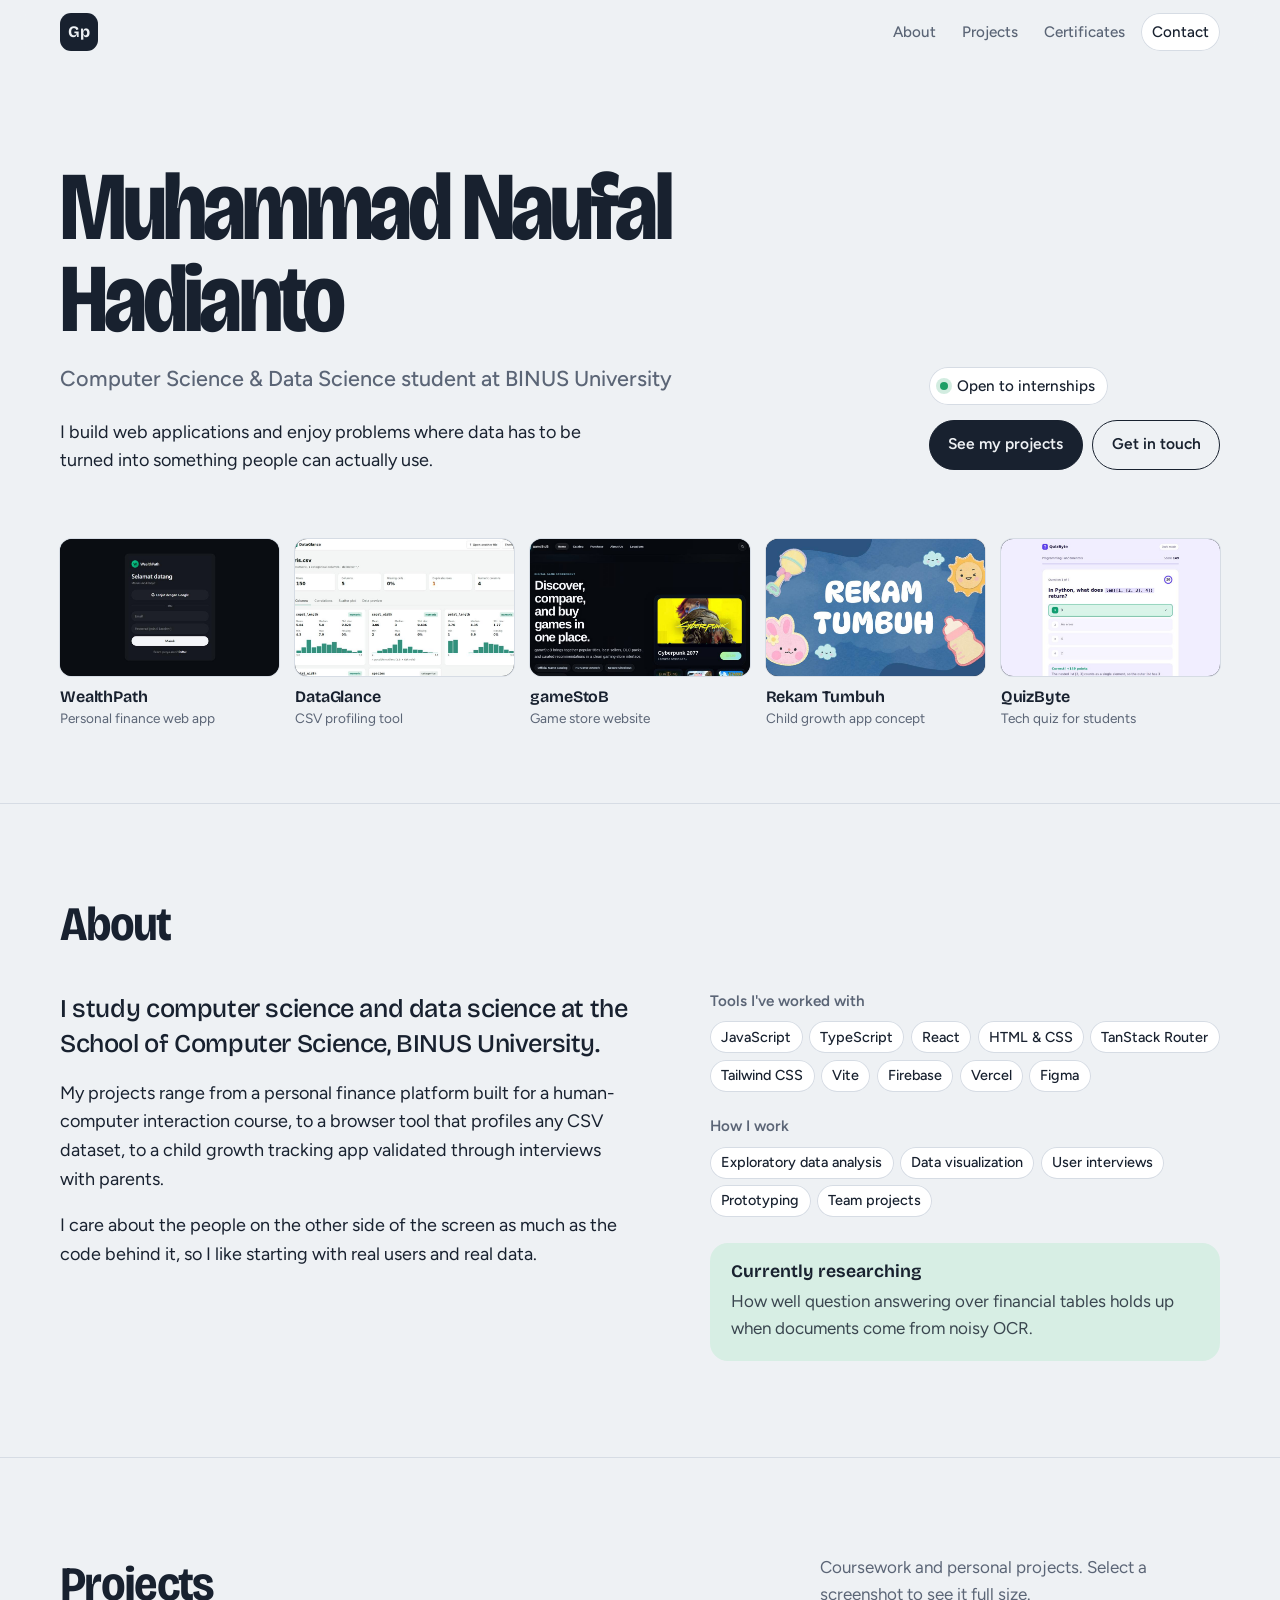
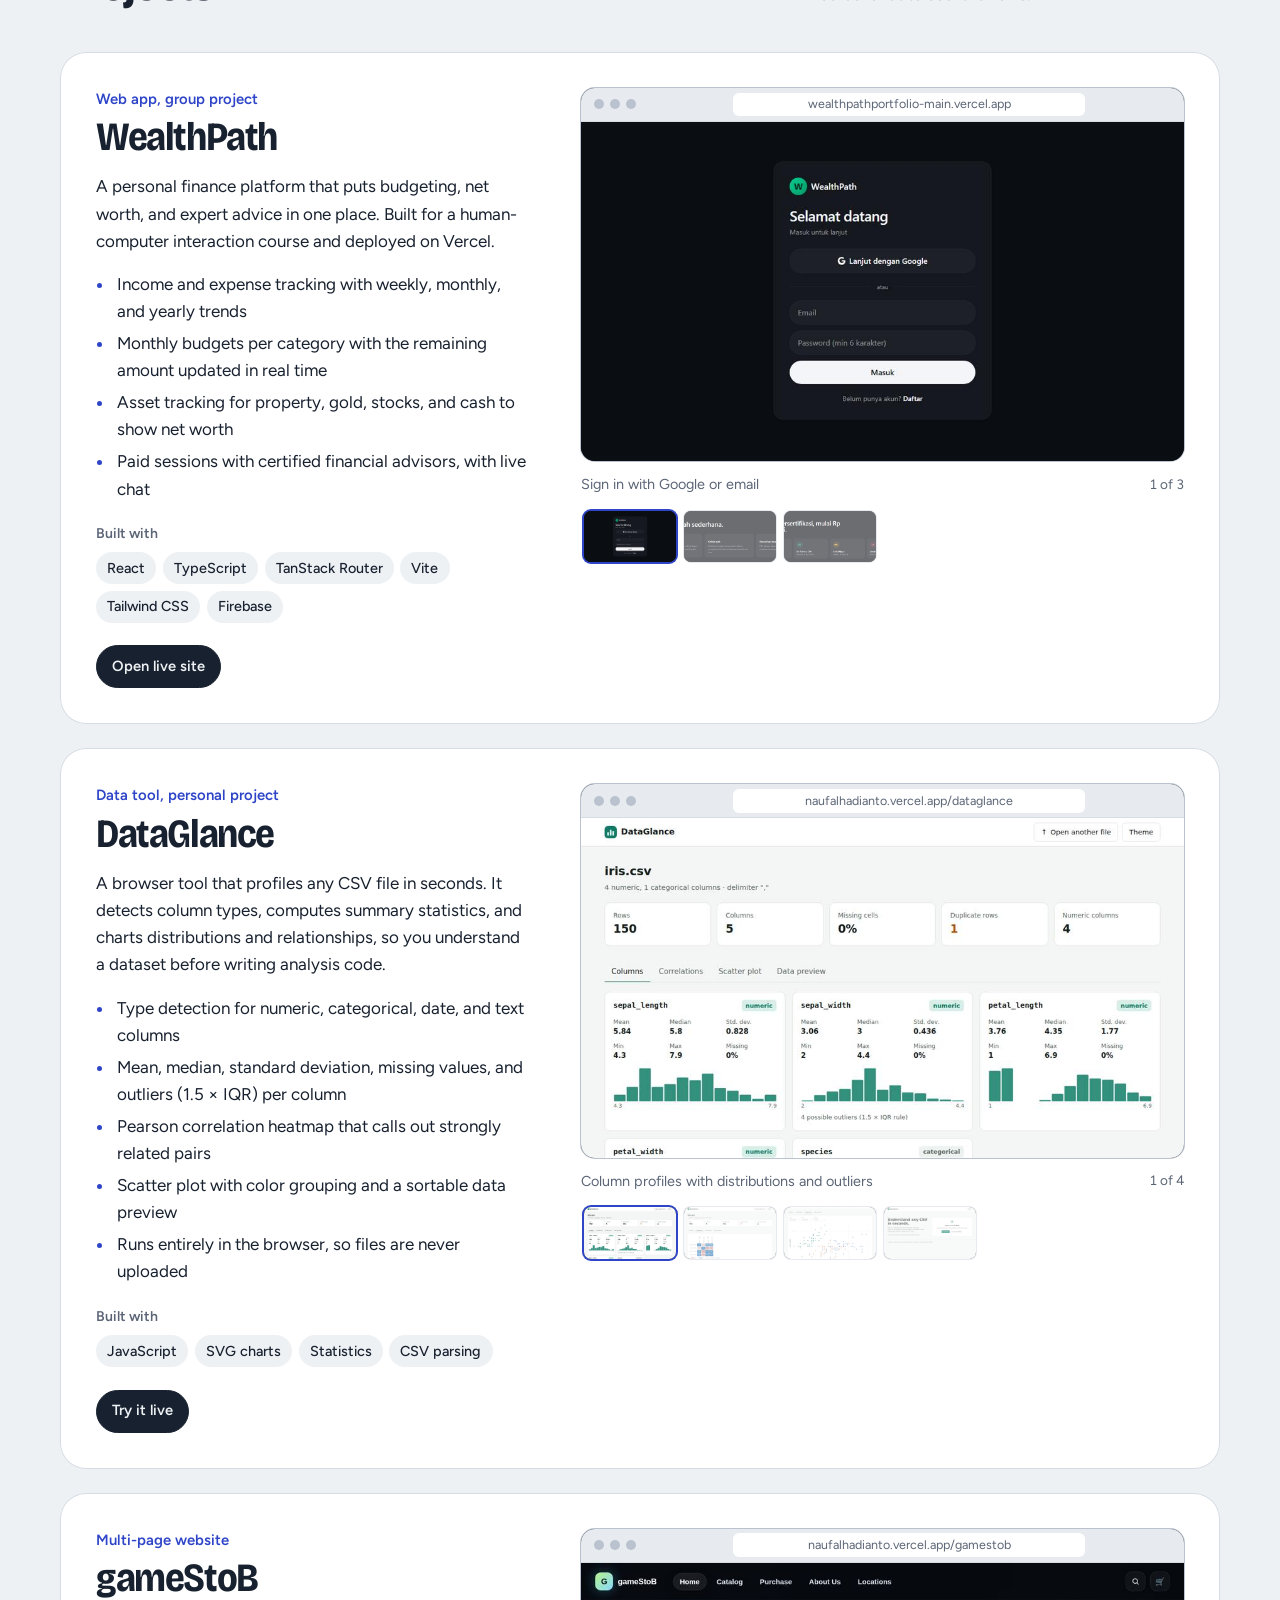
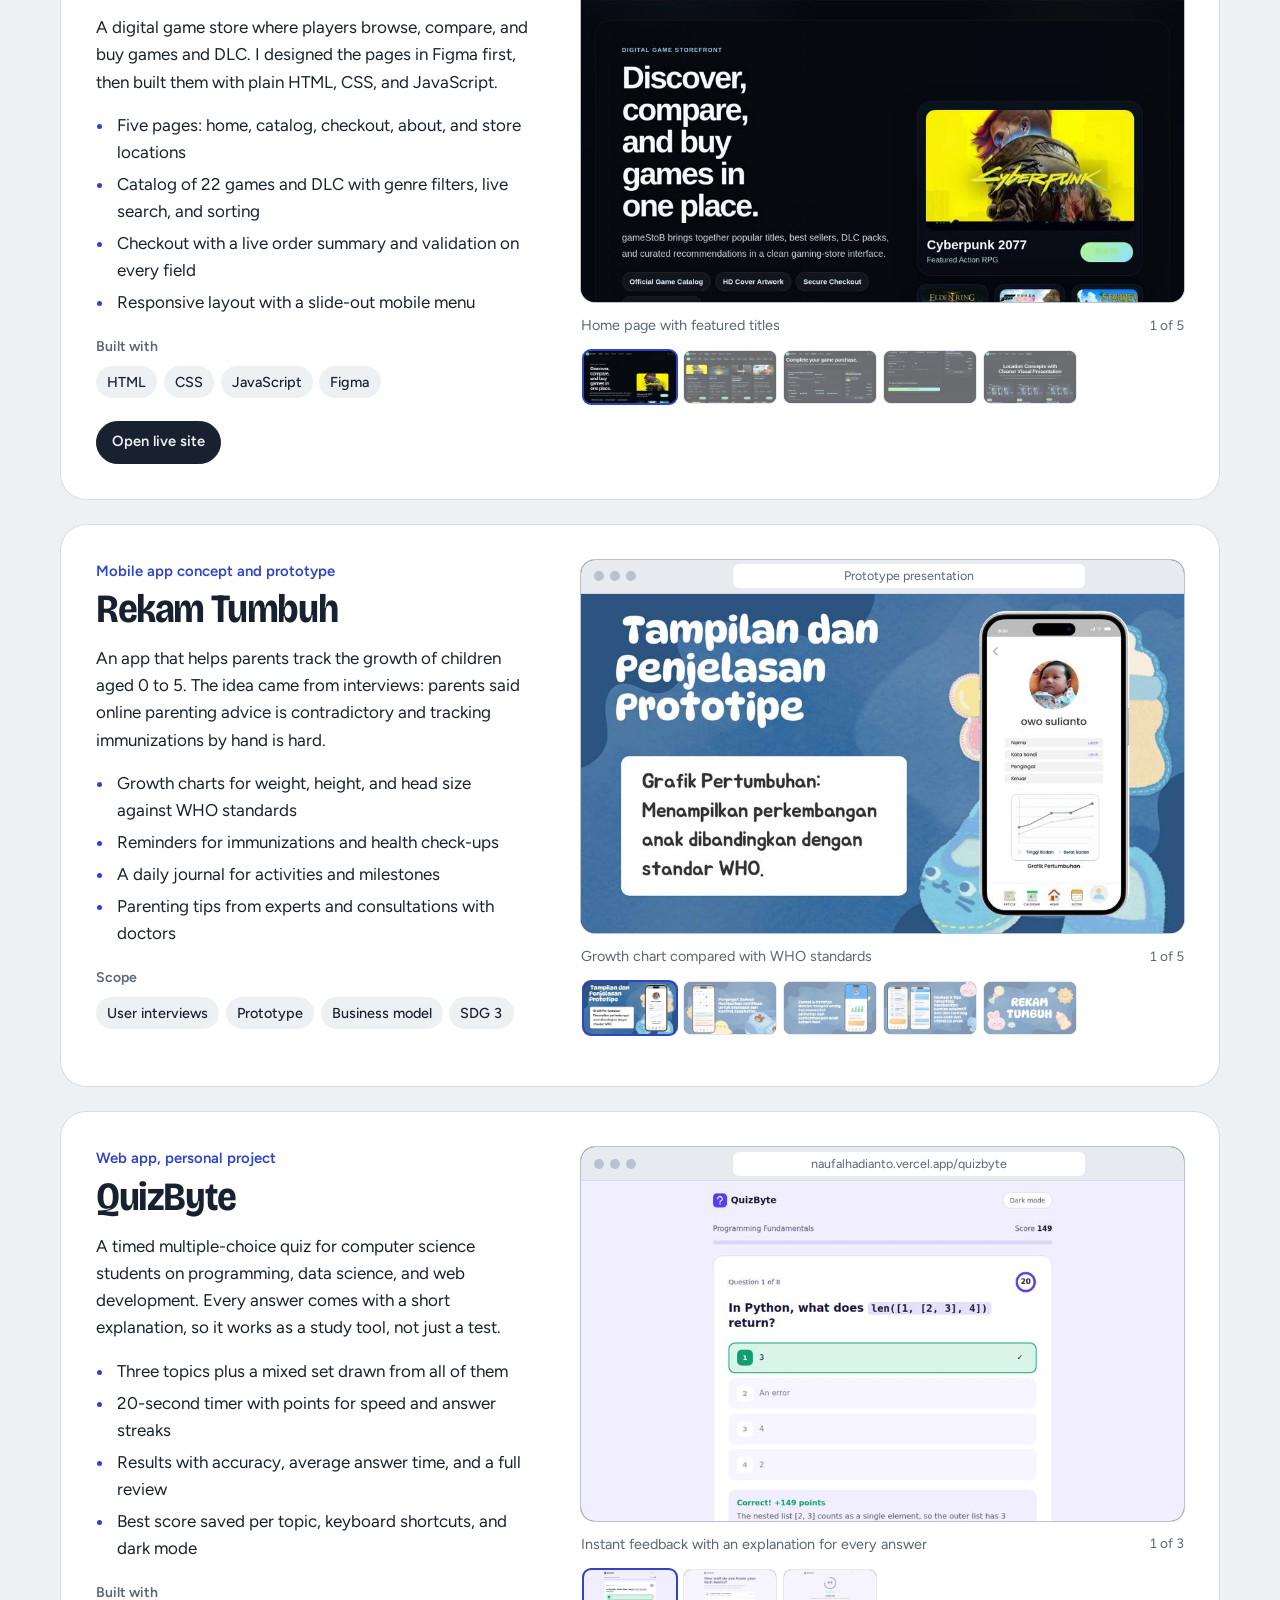
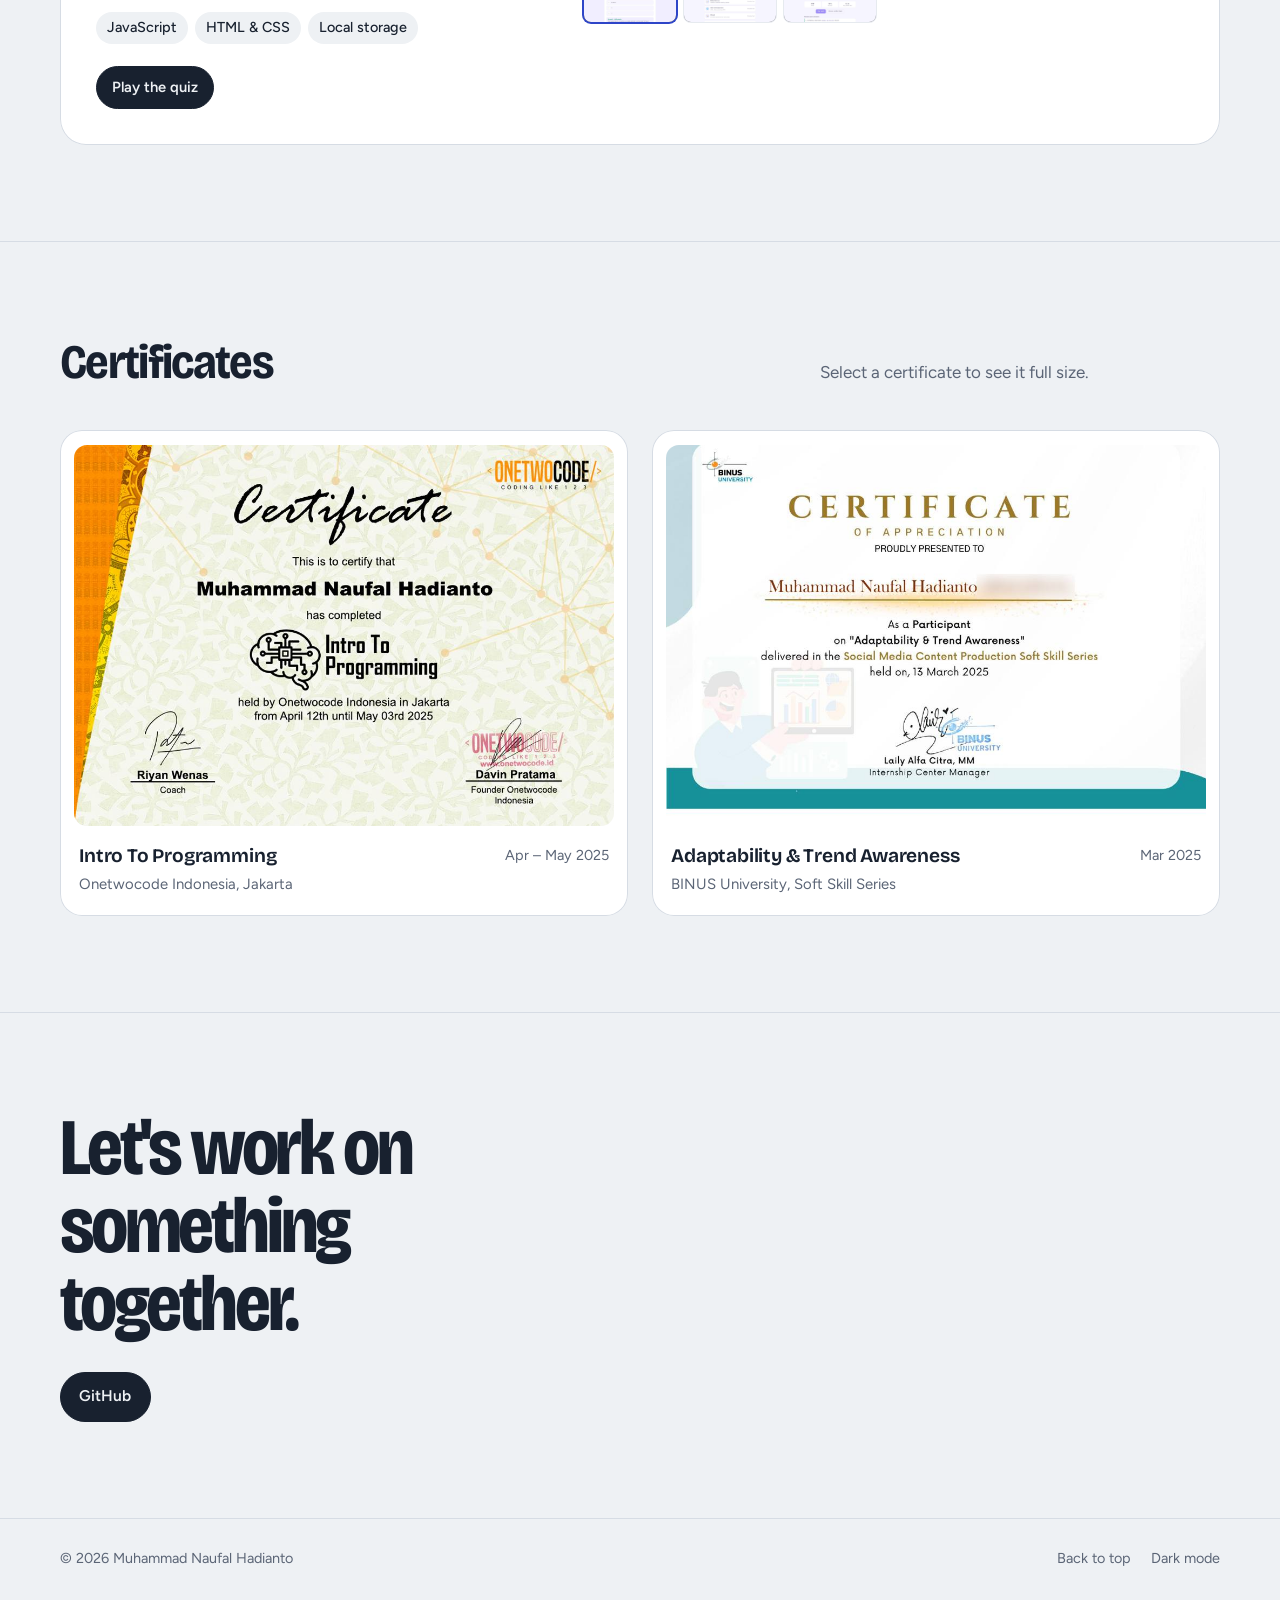
==== commit 8ef2a5a1: "Redesign portfolio: project strip in hero, screenshot viewers, certificate cards Co-Authored-By: Cla" ====
--- a/index.html
+++ b/index.html
@@ -4,12 +4,12 @@
 <meta charset="utf-8">
 <meta name="viewport" content="width=device-width, initial-scale=1, viewport-fit=cover">
 <title>Muhammad Naufal Hadianto — Portfolio</title>
-<meta name="description" content="Computer Science and Data Science student at BINUS University. Projects, certificates, and contact.">
+<meta name="description" content="Computer Science and Data Science student at BINUS University. Web apps, a data tool, and product prototypes.">
 <meta name="theme-color" content="#EEF1F4" media="(prefers-color-scheme: light)">
 <meta name="theme-color" content="#121722" media="(prefers-color-scheme: dark)">
 <meta property="og:type" content="website">
 <meta property="og:title" content="Muhammad Naufal Hadianto — Portfolio">
-<meta property="og:description" content="Computer Science and Data Science student at BINUS University. Projects, certificates, and contact.">
+<meta property="og:description" content="Computer Science and Data Science student at BINUS University. Web apps, a data tool, and product prototypes.">
 <meta property="og:image" content="assets/images/column-profiles-for-the-iris-dataset.jpg">
 <link rel="icon" href="favicon.svg" type="image/svg+xml">
 <link rel="preconnect" href="https://fonts.googleapis.com">
@@ -17,153 +17,192 @@
 <link href="https://fonts.googleapis.com/css2?family=Bricolage+Grotesque:opsz,wdth,wght@12..96,75..100,400..800&family=Figtree:wght@400;500;600&display=swap" rel="stylesheet">
 <style>
 :root{
-  --bg:#EEF1F4; --surface:#FFFFFF; --ink:#18212F; --muted:#5E6878; --line:#D3D9E1;
-  --accent:#2E45C8; --accent-soft:#DCE3FA; --mint:#D7EEE4; --mint-ink:#1F6B4E;
+  --bg:#EEF1F4; --surface:#FFFFFF; --ink:#18212F; --muted:#5B6576; --line:#D6DCE4; --line-strong:#B9C2CE;
+  --accent:#2E45C8; --accent-ink:#FFFFFF; --accent-soft:#E2E7FB;
+  --mint:#D7EEE4; --mint-ink:#1F6B4E; --status:#1E9E66;
+  --chrome:#E7EBF0; --screen:#0B0E13;
   --display:"Bricolage Grotesque", "Arial Narrow", system-ui, sans-serif;
   --body:"Figtree", system-ui, -apple-system, "Segoe UI", sans-serif;
+  --gutter:clamp(1rem, 4vw, 2.5rem);
   box-sizing:border-box;
   padding-top:env(safe-area-inset-top,0px); padding-bottom:env(safe-area-inset-bottom,0px);
 }
 @media (prefers-color-scheme:dark){
   :root:not([data-theme="light"]){
-    --bg:#121722; --surface:#1A2130; --ink:#E7EBF2; --muted:#98A2B3; --line:#2A3345;
-    --accent:#8EA2FF; --accent-soft:#252F4D; --mint:#1C3A30; --mint-ink:#86D9B4;
+    --bg:#11161F; --surface:#18202C; --ink:#E7EBF2; --muted:#9AA4B4; --line:#283244; --line-strong:#3A4659;
+    --accent:#93A5FF; --accent-ink:#0F1530; --accent-soft:#232D4E;
+    --mint:#18362C; --mint-ink:#8EDDB9; --status:#4FD39A;
+    --chrome:#202A38; --screen:#0B0E13;
   }
 }
 :root[data-theme="dark"]{
-  --bg:#121722; --surface:#1A2130; --ink:#E7EBF2; --muted:#98A2B3; --line:#2A3345;
-  --accent:#8EA2FF; --accent-soft:#252F4D; --mint:#1C3A30; --mint-ink:#86D9B4;
+  --bg:#11161F; --surface:#18202C; --ink:#E7EBF2; --muted:#9AA4B4; --line:#283244; --line-strong:#3A4659;
+  --accent:#93A5FF; --accent-ink:#0F1530; --accent-soft:#232D4E;
+  --mint:#18362C; --mint-ink:#8EDDB9; --status:#4FD39A;
+  --chrome:#202A38; --screen:#0B0E13;
 }
 *,*::before,*::after{box-sizing:inherit}
-html{scroll-behavior:smooth; scroll-padding-top:calc(env(safe-area-inset-top,0px) + 72px); -webkit-text-size-adjust:100%}
-body{margin:0; background:var(--bg); color:var(--ink); font:400 1.0625rem/1.6 var(--body)}
+html{scroll-behavior:smooth; scroll-padding-top:calc(env(safe-area-inset-top,0px) + 76px); -webkit-text-size-adjust:100%}
+body{margin:0; background:var(--bg); color:var(--ink); font:400 1.0625rem/1.6 var(--body); -webkit-font-smoothing:antialiased}
 img{max-width:100%; display:block}
 a{color:inherit}
-:focus-visible{outline:2px solid var(--accent); outline-offset:3px; border-radius:4px}
-.wrap{width:min(1120px, 100% - 2.5rem); margin-inline:auto}
-
-/* header */
-header.top{position:sticky; top:env(safe-area-inset-top,0px); z-index:10; background:color-mix(in srgb, var(--bg) 88%, transparent); backdrop-filter:blur(10px); border-bottom:1px solid transparent}
-header.top.scrolled{border-bottom-color:var(--line)}
-.top .wrap{display:flex; align-items:center; justify-content:space-between; height:64px}
-.mark{font:700 1.25rem/1 var(--display); text-decoration:none; letter-spacing:-.02em}
-.top nav{display:flex; gap:1.5rem}
-.top nav a{text-decoration:none; color:var(--muted); font-weight:500; font-size:.95rem}
-.top nav a:hover{color:var(--ink)}
-
-/* hero */
-.hero{padding:clamp(3.5rem, 9vw, 6.5rem) 0 clamp(3rem, 6vw, 4.5rem)}
-.hero h1{font-family:var(--display); font-weight:700; font-variation-settings:"wdth" 90; font-size:clamp(2.5rem, 6.2vw, 4.75rem); line-height:1.02; letter-spacing:-.03em; margin:0; max-width:14ch}
-.hero .role{font-size:clamp(1.1rem, 2vw, 1.35rem); color:var(--muted); margin:1rem 0 0; font-weight:500}
+button{font:inherit; color:inherit}
+:focus-visible{outline:2px solid var(--accent); outline-offset:3px; border-radius:6px}
+.wrap{width:min(1160px, 100% - 2*var(--gutter)); margin-inline:auto}
+.visually-hidden{position:absolute; width:1px; height:1px; overflow:hidden; clip:rect(0 0 0 0); white-space:nowrap}
+
+/* ---------- header ---------- */
+.top{position:sticky; top:0; z-index:20; background:color-mix(in srgb, var(--bg) 86%, transparent); backdrop-filter:saturate(1.4) blur(12px); -webkit-backdrop-filter:saturate(1.4) blur(12px); border-bottom:1px solid transparent; transition:border-color .2s}
+.top.scrolled{border-bottom-color:var(--line)}
+.top .wrap{display:flex; align-items:center; justify-content:space-between; gap:1rem; height:64px}
+.mark{display:inline-grid; place-items:center; width:38px; height:38px; border-radius:11px; background:var(--ink); color:var(--bg); font:700 1rem/1 var(--display); letter-spacing:-.03em; text-decoration:none}
+.nav{display:flex; align-items:center; gap:.25rem}
+.nav a{position:relative; text-decoration:none; color:var(--muted); font-weight:500; font-size:.95rem; padding:.45rem .7rem; border-radius:999px}
+.nav a:hover{color:var(--ink)}
+.nav a[aria-current="true"]{color:var(--ink); background:var(--surface); box-shadow:inset 0 0 0 1px var(--line)}
+
+/* ---------- hero ---------- */
+.hero{padding:clamp(3rem, 8vw, 6rem) 0 clamp(2.5rem, 5vw, 3.5rem)}
+.hero-grid{display:grid; grid-template-columns:minmax(0,1fr) auto; gap:2rem 3rem; align-items:end}
+.hero h1{font-family:var(--display); font-weight:720; font-variation-settings:"wdth" 84, "opsz" 96; font-size:clamp(2.9rem, 7.6vw, 6.25rem); line-height:.95; letter-spacing:-.04em; margin:0}
+.hero h1 span{display:block}
+.hero .role{font:500 clamp(1.1rem, 2vw, 1.35rem)/1.4 var(--body); color:var(--muted); margin:1.1rem 0 0}
+.hero .intro{max-width:34rem; margin:1.5rem 0 0; font-size:1.125rem}
+.hero-side{display:grid; gap:.9rem; justify-items:start; padding-bottom:.35rem}
+.status{display:inline-flex; align-items:center; gap:.55rem; font-weight:500; font-size:.95rem; padding:.45rem .85rem .45rem .7rem; border-radius:999px; background:var(--surface); box-shadow:inset 0 0 0 1px var(--line)}
+.status i{width:8px; height:8px; border-radius:50%; background:var(--status); box-shadow:0 0 0 4px color-mix(in srgb, var(--status) 20%, transparent)}
+.actions{display:flex; flex-wrap:wrap; gap:.6rem}
+.btn{display:inline-flex; align-items:center; gap:.5rem; padding:.72rem 1.15rem; border-radius:999px; font-weight:600; font-size:.97rem; text-decoration:none; border:1.5px solid var(--ink); background:transparent; cursor:pointer; white-space:nowrap}
+.btn.primary{background:var(--ink); color:var(--bg)}
+.btn.small{padding:.55rem .95rem; font-size:.92rem}
+.btn:hover{background:var(--ink); color:var(--bg)}
+.btn.primary:hover{background:var(--accent); border-color:var(--accent); color:var(--accent-ink)}
+.btn svg{width:16px; height:16px; flex:none}
+
+/* work strip: the five projects, shown as their own screens */
+.strip{margin-top:clamp(2.5rem, 6vw, 4rem); display:grid; grid-template-columns:repeat(5, minmax(0,1fr)); gap:clamp(.6rem, 1.4vw, 1rem); list-style:none; padding:0}
+.strip a{display:block; text-decoration:none; border-radius:14px}
+.strip .cover{aspect-ratio:16/10; border-radius:12px; overflow:hidden; background:var(--screen); box-shadow:0 0 0 1px var(--line)}
+.strip img{width:100%; height:100%; object-fit:cover; object-position:top center; transition:transform .5s cubic-bezier(.2,.7,.2,1)}
+.strip a:hover img{transform:scale(1.04)}
+.strip b{display:block; font:650 1rem/1.25 var(--display); letter-spacing:-.01em; margin-top:.65rem}
+.strip small{display:block; color:var(--muted); font-size:.85rem; margin-top:.1rem}
 @media (prefers-reduced-motion:no-preference){
-  .hero > *{opacity:0; transform:translateY(10px); animation:rise .7s cubic-bezier(.2,.7,.2,1) forwards}
-  .hero > *:nth-child(2){animation-delay:.08s} .hero > *:nth-child(3){animation-delay:.16s}
+  .hero h1 span, .hero .role, .hero .intro, .hero-side, .strip li{opacity:0; transform:translateY(14px); animation:rise .75s cubic-bezier(.2,.7,.2,1) forwards}
+  .hero h1 span:nth-child(2){animation-delay:.06s}
+  .hero .role{animation-delay:.14s} .hero .intro{animation-delay:.2s} .hero-side{animation-delay:.26s}
+  .strip li:nth-child(1){animation-delay:.34s} .strip li:nth-child(2){animation-delay:.4s} .strip li:nth-child(3){animation-delay:.46s} .strip li:nth-child(4){animation-delay:.52s} .strip li:nth-child(5){animation-delay:.58s}
   @keyframes rise{to{opacity:1; transform:none}}
 }
-.hero-foot{max-width:34rem; margin-top:clamp(1.75rem,4vw,2.75rem)}
-.hero-foot p{margin:0; font-size:1.2rem; line-height:1.55}
-.facts{margin:0; display:grid; grid-template-columns:auto auto; gap:.35rem 1.25rem; font-size:.95rem}
-.facts dt{color:var(--muted)} .facts dd{margin:0; font-weight:500}
-.actions{display:flex; gap:.75rem; flex-wrap:wrap; margin-top:1.75rem}
-.btn{display:inline-flex; align-items:center; gap:.5rem; padding:.75rem 1.2rem; border-radius:999px; font-weight:600; text-decoration:none; border:1.5px solid var(--ink); font-size:.98rem}
-.btn.primary{background:var(--ink); color:var(--bg)}
-.btn:hover{transform:translateY(-1px)}
-
-/* sections */
-section.block{padding:clamp(3.5rem,8vw,6rem) 0; border-top:1px solid var(--line)}
-.sec-head{display:grid; grid-template-columns:minmax(0,1fr) minmax(0,26rem); gap:1.5rem 3rem; align-items:end; margin-bottom:clamp(2rem,5vw,3.5rem)}
-.sec-head h2{font:700 clamp(2rem,5vw,3.4rem)/1 var(--display); letter-spacing:-.03em; margin:0; font-variation-settings:"wdth" 85}
-.sec-head p{margin:0; color:var(--muted)}
+
+/* ---------- sections ---------- */
+.section{padding:clamp(3.5rem, 8vw, 6rem) 0; border-top:1px solid var(--line)}
+.section-head{display:grid; grid-template-columns:minmax(0,1fr) minmax(0,25rem); gap:1rem 3rem; align-items:end; margin-bottom:clamp(1.75rem, 4vw, 2.75rem)}
+.section-head h2{font:700 clamp(2rem, 4.4vw, 3rem)/1 var(--display); font-variation-settings:"wdth" 88; letter-spacing:-.035em; margin:0}
+.section-head p{margin:0; color:var(--muted)}
 
 /* about */
-.about{display:grid; grid-template-columns:minmax(0,1.2fr) minmax(0,1fr); gap:3rem}
-.about p{margin:0 0 1rem; max-width:38rem}
-.about h3{font:600 1rem/1.3 var(--body); margin:0 0 .75rem}
-.tags{display:flex; flex-wrap:wrap; gap:.45rem; margin:0 0 1.75rem; padding:0; list-style:none}
-.tags li{padding:.3rem .75rem; border-radius:999px; background:var(--surface); border:1px solid var(--line); font-size:.9rem}
-.now{background:var(--mint); color:var(--mint-ink); border-radius:18px; padding:1.25rem 1.4rem}
-.now strong{display:block; font-family:var(--display); font-size:1.15rem; margin-bottom:.3rem; color:var(--ink)}
-.now p{margin:0; color:var(--ink); opacity:.85}
+.about{display:grid; grid-template-columns:minmax(0,1.15fr) minmax(0,1fr); gap:clamp(2rem, 5vw, 4rem)}
+.about-text p{margin:0 0 1.1rem; max-width:36rem; font-size:1.125rem}
+.about-text p:first-child{font:500 clamp(1.3rem, 2.4vw, 1.6rem)/1.35 var(--display); letter-spacing:-.015em}
+.about h3{font:600 .95rem/1.3 var(--body); color:var(--muted); margin:0 0 .6rem}
+.tags{display:flex; flex-wrap:wrap; gap:.4rem; margin:0 0 1.6rem; padding:0; list-style:none}
+.tags li{padding:.28rem .7rem; border-radius:999px; background:var(--surface); box-shadow:inset 0 0 0 1px var(--line); font-size:.9rem; font-weight:500}
+.research{background:var(--mint); border-radius:18px; padding:1.15rem 1.3rem}
+.research strong{display:block; font:650 1.1rem/1.3 var(--display); color:var(--ink); margin-bottom:.25rem}
+.research p{margin:0; color:var(--ink); opacity:.82}
 
 /* projects */
-.project{display:grid; grid-template-columns:minmax(0,1fr) minmax(0,1.15fr); gap:clamp(2rem,5vw,4.5rem); align-items:center}
-.project + .project{margin-top:clamp(4rem,9vw,7rem)}
-.project.flip .p-text{order:2}
-.p-kind{color:var(--accent); font-weight:600; font-size:.95rem; margin:0 0 .5rem}
-.project h3{font:700 clamp(2rem,4.5vw,3rem)/1 var(--display); letter-spacing:-.03em; margin:0 0 1rem; font-variation-settings:"wdth" 85}
-.project p{margin:0 0 1rem; max-width:34rem}
-.p-list{margin:0 0 1.25rem; padding-left:1.1rem}
-.p-list li{margin-bottom:.35rem}
-.p-links{display:flex; gap:1.25rem; flex-wrap:wrap; margin-top:1.25rem}
-.p-links a{font-weight:600; text-underline-offset:4px; text-decoration-thickness:1.5px}
-
-/* wealthpath visual */
-.wp{background:#1a1d24; color:#EEF0F4; border-radius:22px; padding:clamp(1.2rem,3vw,2rem); box-shadow:0 30px 60px -30px rgba(10,15,30,.45)}
-.wp-bar{display:flex; justify-content:space-between; align-items:center; margin-bottom:1.25rem; font-size:.9rem}
-.wp-logo{display:flex; align-items:center; gap:.5rem; font-weight:700}
-.wp-logo i{width:26px; height:26px; border-radius:8px; background:#3DD68C; color:#1a1d24; display:grid; place-items:center; font-style:normal; font-size:.85rem}
-.wp-bar span{color:#9AA3B2}
-.wp-grid{display:grid; grid-template-columns:1fr 1fr; gap:.75rem}
-.wp-tile{background:#242833; border-radius:14px; padding:1rem}
-.wp-tile small{color:#9AA3B2; font-size:.8rem; display:block}
-.wp-tile b{display:block; font:700 1.45rem/1.2 var(--display); margin:.2rem 0}
-.wp-tile em{font-style:normal; font-size:.8rem; color:#3DD68C}
-.wp-tile em.down{color:#FF8A7A}
-.wp-chart{grid-column:1 / -1}
-.wp-chart svg{width:100%; height:90px; margin-top:.5rem}
-.cap{font-size:.85rem; color:var(--muted); margin-top:.75rem}
-
-/* rekam tumbuh gallery */
-.gallery{display:flex; gap:.9rem; overflow-x:auto; scroll-snap-type:x mandatory; padding-bottom:.75rem; scrollbar-width:thin}
-.gallery figure{flex:0 0 86%; margin:0; scroll-snap-align:start}
-.gallery img{border-radius:16px; aspect-ratio:16/9; object-fit:cover; width:100%; background:#2c5aa0}
-.wp-gallery .wp{aspect-ratio:16/9; display:flex; flex-direction:column; justify-content:center; padding:clamp(.8rem,2.2vw,1.4rem); box-shadow:none}
-.wp-gallery .wp-grid{gap:.5rem} .wp-gallery .wp-tile{padding:.6rem .8rem} .wp-gallery .wp-tile b{font-size:clamp(1rem,2vw,1.3rem)}
-.wp-gallery .wp-bar{margin-bottom:.6rem} .wp-gallery .wp-chart svg{height:clamp(30px,5vw,56px); margin-top:.2rem}
-.wp-gallery img{object-fit:contain; background:#0b0e13}
-.gallery figcaption{font-size:.88rem; color:var(--muted); margin-top:.5rem}
-.g-nav{display:flex; gap:.5rem; margin-top:.5rem}
-.g-nav button{width:40px; height:40px; border-radius:50%; border:1.5px solid var(--line); background:var(--surface); color:var(--ink); cursor:pointer; font-size:1rem}
-.g-nav button:hover{border-color:var(--ink)}
+.projects{display:grid; gap:clamp(1rem, 2.5vw, 1.5rem)}
+.project{display:grid; grid-template-columns:minmax(0,.92fr) minmax(0,1.28fr); grid-template-areas:"head viewer" "body viewer"; grid-template-rows:auto 1fr; gap:0 clamp(1.5rem, 4vw, 3.25rem); background:var(--surface); border-radius:26px; padding:clamp(1.25rem, 3vw, 2.25rem); box-shadow:inset 0 0 0 1px var(--line)}
+.p-head{grid-area:head}
+.p-body{grid-area:body}
+.viewer{grid-area:viewer; align-self:start; min-width:0}
+.p-kind{color:var(--accent); font-weight:600; font-size:.93rem; margin:0 0 .35rem}
+.project h3{font:700 clamp(1.85rem, 3.3vw, 2.5rem)/1 var(--display); font-variation-settings:"wdth" 88; letter-spacing:-.035em; margin:0 0 1rem}
+.p-body > p{margin:0 0 1rem}
+.features{margin:0 0 1.25rem; padding-left:1.1rem}
+.features li{margin-bottom:.3rem; padding-left:.2rem}
+.features li::marker{color:var(--accent)}
+.built{margin:0 0 1.4rem}
+.built dt{font-size:.88rem; color:var(--muted); font-weight:600; margin-bottom:.45rem}
+.built dd{margin:0}
+.built .tags{margin:0}
+.built .tags li{background:var(--bg); box-shadow:none}
+
+.frame{border-radius:14px; overflow:hidden; box-shadow:0 0 0 1px var(--line-strong); background:var(--screen)}
+.chrome{display:flex; align-items:center; gap:.75rem; height:34px; padding:0 .8rem; background:var(--chrome); border-bottom:1px solid var(--line)}
+.dots{display:flex; gap:6px}
+.dots i{width:10px; height:10px; border-radius:50%; background:var(--line-strong)}
+.url{flex:1; min-width:0; text-align:center; font-size:.78rem; color:var(--muted); background:var(--surface); border-radius:6px; padding:.12rem .6rem; overflow:hidden; text-overflow:ellipsis; white-space:nowrap; max-width:22rem; margin-inline:auto}
+.screen{position:relative; display:block; width:100%; aspect-ratio:16/9; padding:0; border:0; background:var(--screen); cursor:zoom-in}
+.screen img{width:100%; height:100%; object-fit:contain; transition:opacity .25s}
+.screen.loading img{opacity:0}
+.v-foot{display:flex; justify-content:space-between; align-items:center; gap:1rem; margin-top:.75rem}
+.v-cap{margin:0; font-size:.9rem; color:var(--muted); min-height:1.4em}
+.v-count{font-size:.85rem; color:var(--muted); white-space:nowrap; font-variant-numeric:tabular-nums}
+.thumbs{display:flex; gap:.5rem; margin-top:.7rem; overflow-x:auto; padding:3px; scrollbar-width:thin}
+.thumb{flex:0 0 auto; width:clamp(64px, 9vw, 92px); aspect-ratio:16/9; padding:0; border:0; border-radius:7px; overflow:hidden; background:var(--screen); cursor:pointer; opacity:.6; box-shadow:0 0 0 1px var(--line)}
+.thumb img{width:100%; height:100%; object-fit:cover}
+.thumb:hover{opacity:.9}
+.thumb[aria-pressed="true"]{opacity:1; box-shadow:0 0 0 2px var(--accent)}
 
 /* certificates */
-.certs{list-style:none; margin:0; padding:0; border-top:1px solid var(--line)}
-.certs li{border-bottom:1px solid var(--line)}
-.cert{display:grid; grid-template-columns:132px minmax(0,1fr) auto; gap:1.5rem; align-items:center; padding:1.25rem 0; width:100%; background:none; border:0; color:inherit; font:inherit; text-align:left; cursor:pointer}
-.cert img{border-radius:8px; border:1px solid var(--line); aspect-ratio:1.414; object-fit:cover; width:100%}
-.cert h3{font:650 1.3rem/1.2 var(--display); margin:0 0 .25rem; letter-spacing:-.01em}
-.cert p{margin:0; color:var(--muted); font-size:.95rem}
-.cert .when{color:var(--muted); font-size:.95rem; white-space:nowrap}
-.cert:hover h3{color:var(--accent)}
-dialog{border:0; padding:0; border-radius:16px; max-width:min(960px, 94vw); background:var(--surface); color:var(--ink)}
-dialog::backdrop{background:rgba(10,14,22,.7)}
-dialog img{width:100%}
-.dlg-bar{display:flex; justify-content:space-between; align-items:center; gap:1rem; padding:.85rem 1.1rem}
-.dlg-bar button{border:0; background:var(--accent-soft); color:var(--ink); border-radius:999px; padding:.45rem .95rem; font:600 .9rem var(--body); cursor:pointer}
+.certs{display:grid; grid-template-columns:repeat(2, minmax(0,1fr)); gap:clamp(1rem, 2.5vw, 1.5rem); list-style:none; margin:0; padding:0}
+.cert{display:grid; grid-template-columns:minmax(0,1fr) auto; gap:.3rem 1rem; width:100%; text-align:left; background:var(--surface); border:0; border-radius:22px; padding:.9rem .9rem 1.2rem; box-shadow:inset 0 0 0 1px var(--line); cursor:zoom-in}
+.cert .c-img{grid-column:1 / -1; aspect-ratio:1.414; border-radius:13px; overflow:hidden; margin-bottom:.8rem; background:var(--bg)}
+.cert img{width:100%; height:100%; object-fit:cover}
+.cert b{font:650 1.2rem/1.25 var(--display); letter-spacing:-.01em; padding-left:.3rem}
+.cert span{color:var(--muted); font-size:.93rem; padding-left:.3rem}
+.cert time{grid-column:2; grid-row:2; color:var(--muted); font-size:.9rem; white-space:nowrap; padding-right:.3rem}
+.cert:hover b{color:var(--accent)}
 
 /* contact */
-.contact h2{font:750 clamp(2.6rem,8vw,6rem)/.95 var(--display); letter-spacing:-.035em; margin:0 0 1.5rem; font-variation-settings:"wdth" 80; max-width:12ch}
-.contact-links{display:flex; flex-wrap:wrap; gap:.75rem}
-.empty{color:var(--muted)}
-footer{padding:2rem 0 2.5rem; color:var(--muted); font-size:.9rem; border-top:1px solid var(--line)}
-footer .wrap{display:flex; justify-content:space-between; gap:1rem; flex-wrap:wrap}
-.theme-btn{background:none; border:1px solid var(--line); color:var(--muted); border-radius:999px; padding:.3rem .8rem; font:inherit; cursor:pointer}
-
-@media (max-width:820px){
-  .top nav{gap:1rem} .top nav a.hide-sm{display:none}
-  .hero-foot,.sec-head,.about,.project{grid-template-columns:1fr}
-  .project.flip .p-text{order:0}
-  .cert{grid-template-columns:96px minmax(0,1fr); gap:1rem}
-  .cert .when{grid-column:2; margin-top:-.75rem}
-}
-@media (prefers-reduced-motion:reduce){html{scroll-behavior:auto} .btn:hover{transform:none}}
+.contact h2{font:720 clamp(2.4rem, 6.4vw, 5rem)/.98 var(--display); font-variation-settings:"wdth" 84; letter-spacing:-.04em; margin:0 0 1.75rem; max-width:13ch}
+.contact-links{display:flex; flex-wrap:wrap; gap:.6rem}
+.empty{color:var(--muted); margin:0}
+
+footer{border-top:1px solid var(--line); padding:1.75rem 0 2.25rem; color:var(--muted); font-size:.9rem}
+footer .wrap{display:flex; justify-content:space-between; align-items:center; gap:1rem; flex-wrap:wrap}
+.foot-links{display:flex; gap:1.25rem; align-items:center}
+.foot-links a{text-decoration:none} .foot-links a:hover{color:var(--ink)}
+.theme-btn{background:none; border:0; padding:0; color:var(--muted); cursor:pointer}
+.theme-btn:hover{color:var(--ink)}
+
+/* lightbox */
+dialog{border:0; padding:0; background:transparent; max-width:min(1200px, 94vw); width:100%; color:#fff}
+dialog::backdrop{background:rgba(8,11,17,.88)}
+.lb-img{width:100%; max-height:80vh; object-fit:contain; border-radius:10px; background:var(--screen)}
+.lb-bar{display:flex; justify-content:space-between; align-items:center; gap:1rem; margin-top:.8rem}
+.lb-cap{color:#D7DCE4; font-size:.95rem}
+.lb-close{flex:none; background:rgba(255,255,255,.12); color:#fff; border:1px solid rgba(255,255,255,.22); border-radius:999px; padding:.45rem 1rem; font-weight:600; cursor:pointer}
+.lb-close:hover{background:rgba(255,255,255,.22)}
+
+/* ---------- responsive ---------- */
+@media (max-width:960px){
+  .strip{grid-template-columns:repeat(5, minmax(150px, 1fr)); overflow-x:auto; scroll-snap-type:x mandatory; padding-bottom:.5rem; margin-right:calc(-1 * var(--gutter)); padding-right:var(--gutter)}
+  .strip li{scroll-snap-align:start}
+  .project{grid-template-columns:1fr; grid-template-areas:"head" "viewer" "body"; grid-template-rows:auto}
+  .viewer{margin-bottom:1.5rem}
+}
+@media (max-width:760px){
+  .hero-grid,.section-head,.about{grid-template-columns:1fr}
+  .hero-side{padding-bottom:0}
+  .certs{grid-template-columns:1fr}
+  .nav a.hide-sm{display:none}
+  .project{border-radius:22px}
+}
+@media (prefers-reduced-motion:reduce){
+  html{scroll-behavior:auto}
+  .strip img,.screen img{transition:none}
+}
 </style>
 </head>
 <body>
 <header class="top" id="top">
   <div class="wrap">
-    <a class="mark" href="#">Gp</a>
-    <nav aria-label="Main">
+    <a class="mark" href="#" aria-label="Back to top">Gp</a>
+    <nav class="nav" aria-label="Main">
       <a href="#about" class="hide-sm">About</a>
       <a href="#projects">Projects</a>
       <a href="#certificates">Certificates</a>
@@ -173,245 +212,231 @@
 </header>
 
 <main>
-  <section class="hero wrap" aria-labelledby="name">
-    <h1 id="name">Muhammad Naufal Hadianto</h1>
-    <p class="role">Computer Science &amp; Data Science student at BINUS University</p>
-    <div class="hero-foot">
-      <div>
-        <p>I build web applications and enjoy problems where data has to be turned into something people can actually use. Currently open to internship opportunities.</p>
-        <div class="actions">
-          <a class="btn primary" href="#projects">See my projects</a>
-          <a class="btn" href="#contact">Get in touch</a>
+  <section class="hero" aria-labelledby="name">
+    <div class="wrap">
+      <div class="hero-grid">
+        <div>
+          <h1 id="name"><span>Muhammad Naufal</span><span>Hadianto</span></h1>
+          <p class="role">Computer Science &amp; Data Science student at BINUS University</p>
+          <p class="intro">I build web applications and enjoy problems where data has to be turned into something people can actually use.</p>
+        </div>
+        <div class="hero-side">
+          <span class="status"><i aria-hidden="true"></i>Open to internships</span>
+          <div class="actions">
+            <a class="btn primary" href="#projects">See my projects</a>
+            <a class="btn" href="#contact">Get in touch</a>
+          </div>
+        </div>
+      </div>
+
+      <ul class="strip" aria-label="Projects">
+        <li><a href="#wealthpath"><div class="cover"><img src="assets/images/wealthpath-sign-in-screen-with-google.jpg" alt=""></div><b>WealthPath</b><small>Personal finance web app</small></a></li>
+        <li><a href="#dataglance"><div class="cover"><img src="assets/images/column-profiles-for-the-iris-dataset.jpg" alt=""></div><b>DataGlance</b><small>CSV profiling tool</small></a></li>
+        <li><a href="#gamestob"><div class="cover"><img src="assets/images/gamestob-home-page-with-featured-game.jpg" alt=""></div><b>gameStoB</b><small>Game store website</small></a></li>
+        <li><a href="#rekam-tumbuh"><div class="cover"><img src="assets/images/rekam-tumbuh-title-slide.jpg" alt=""></div><b>Rekam Tumbuh</b><small>Child growth app concept</small></a></li>
+        <li><a href="#quizbyte"><div class="cover"><img src="assets/images/question-with-the-correct-answer-highlighted.jpg" alt=""></div><b>QuizByte</b><small>Tech quiz for students</small></a></li>
+      </ul>
+    </div>
+  </section>
+
+  <section class="section" id="about" aria-labelledby="about-h">
+    <div class="wrap">
+      <div class="section-head"><h2 id="about-h">About</h2></div>
+      <div class="about">
+        <div class="about-text">
+          <p>I study computer science and data science at the School of Computer Science, BINUS University.</p>
+          <p>My projects range from a personal finance platform built for a human-computer interaction course, to a browser tool that profiles any CSV dataset, to a child growth tracking app validated through interviews with parents.</p>
+          <p>I care about the people on the other side of the screen as much as the code behind it, so I like starting with real users and real data.</p>
+        </div>
+        <div>
+          <h3>Tools I've worked with</h3>
+          <ul class="tags">
+            <li>JavaScript</li><li>TypeScript</li><li>React</li><li>HTML &amp; CSS</li><li>TanStack Router</li><li>Tailwind CSS</li><li>Vite</li><li>Firebase</li><li>Vercel</li><li>Figma</li>
+          </ul>
+          <h3>How I work</h3>
+          <ul class="tags">
+            <li>Exploratory data analysis</li><li>Data visualization</li><li>User interviews</li><li>Prototyping</li><li>Team projects</li>
+          </ul>
+          <div class="research">
+            <strong>Currently researching</strong>
+            <p>How well question answering over financial tables holds up when documents come from noisy OCR.</p>
+          </div>
         </div>
       </div>
     </div>
   </section>
 
-  <section class="block" id="about" aria-labelledby="about-h">
+  <section class="section" id="projects" aria-labelledby="projects-h">
     <div class="wrap">
-      <div class="sec-head">
-        <h2 id="about-h">About</h2>
+      <div class="section-head">
+        <h2 id="projects-h">Projects</h2>
+        <p>Coursework and personal projects. Select a screenshot to see it full size.</p>
       </div>
-      <div class="about">
-        <div>
-          <p>I'm a student at the School of Computer Science, BINUS University, studying computer science and data science.</p>
-          <p>My projects range from a personal finance platform built for a human-computer interaction course, to a browser-based tool that profiles any CSV dataset, to a child growth tracking app concept validated through interviews with parents. I care about the people on the other side of the screen as much as the code behind it.</p>
-        </div>
-        <div>
-          <h3>Tools I've worked with</h3>
-          <ul class="tags">
-            <li>JavaScript</li><li>TypeScript</li><li>React</li><li>HTML &amp; CSS</li><li>TanStack Router</li><li>Tailwind CSS</li><li>Vite</li><li>Firebase</li><li>Vercel</li>
-          </ul>
-          <h3>Ways I work</h3>
-          <ul class="tags">
-            <li>Exploratory data analysis</li><li>Data visualization</li><li>UI design in Figma</li><li>User interviews</li><li>Prototyping</li><li>Team projects</li>
-          </ul>
-          <div class="now">
-            <strong>Currently researching</strong>
-            <p>How well question answering over financial tables holds up when documents come from noisy OCR.</p>
-          </div>
-        </div>
+
+      <div class="projects">
+        <article class="project" id="wealthpath" aria-labelledby="wp-h">
+          <div class="p-head">
+            <p class="p-kind">Web app, group project</p>
+            <h3 id="wp-h">WealthPath</h3>
+          </div>
+          <div class="viewer" data-url="wealthpathportfolio-main.vercel.app">
+            <div class="frame"><div class="chrome"><span class="dots" aria-hidden="true"><i></i><i></i><i></i></span><span class="url"></span></div><button class="screen" type="button" aria-label="View screenshot full size"><img alt=""></button></div>
+            <div class="v-foot"><p class="v-cap" aria-live="polite"></p><span class="v-count"></span></div>
+            <div class="thumbs" role="group" aria-label="WealthPath screenshots">
+              <button class="thumb" type="button" data-cap="Sign in with Google or email"><img src="assets/images/wealthpath-sign-in-screen-with-google.jpg" alt="WealthPath sign-in screen with Google and email login"></button>
+              <button class="thumb" type="button" data-cap="How it works: record transactions, manage assets, consult an expert"><img src="assets/images/wealthpath-section-explaining-three-steps-record.jpg" alt="Three steps: record transactions, manage assets, consult an expert"></button>
+              <button class="thumb" type="button" data-cap="Certified financial advisors, from Rp 150rb per session"><img src="assets/images/list-of-certified-financial-advisors-with.jpg" alt="List of certified financial advisors with their specialties"></button>
+            </div>
+          </div>
+          <div class="p-body">
+            <p>A personal finance platform that puts budgeting, net worth, and expert advice in one place. Built for a human-computer interaction course and deployed on Vercel.</p>
+            <ul class="features">
+              <li>Income and expense tracking with weekly, monthly, and yearly trends</li>
+              <li>Monthly budgets per category with the remaining amount updated in real time</li>
+              <li>Asset tracking for property, gold, stocks, and cash to show net worth</li>
+              <li>Paid sessions with certified financial advisors, with live chat</li>
+            </ul>
+            <dl class="built"><dt>Built with</dt><dd><ul class="tags"><li>React</li><li>TypeScript</li><li>TanStack Router</li><li>Vite</li><li>Tailwind CSS</li><li>Firebase</li></ul></dd></dl>
+            <a class="btn primary small" href="https://wealthpathportfolio-main.vercel.app/" target="_blank" rel="noopener">Open live site</a>
+          </div>
+        </article>
+
+        <article class="project" id="dataglance" aria-labelledby="dg-h">
+          <div class="p-head">
+            <p class="p-kind">Data tool, personal project</p>
+            <h3 id="dg-h">DataGlance</h3>
+          </div>
+          <div class="viewer" data-url="naufalhadianto.vercel.app/dataglance">
+            <div class="frame"><div class="chrome"><span class="dots" aria-hidden="true"><i></i><i></i><i></i></span><span class="url"></span></div><button class="screen" type="button" aria-label="View screenshot full size"><img alt=""></button></div>
+            <div class="v-foot"><p class="v-cap" aria-live="polite"></p><span class="v-count"></span></div>
+            <div class="thumbs" role="group" aria-label="DataGlance screenshots">
+              <button class="thumb" type="button" data-cap="Column profiles with distributions and outliers"><img src="assets/images/column-profiles-for-the-iris-dataset.jpg" alt="Column profiles for the Iris dataset with histograms"></button>
+              <button class="thumb" type="button" data-cap="Correlation heatmap with automatic insights"><img src="assets/images/correlation-heatmap-for-numeric-columns.jpg" alt="Correlation heatmap for numeric columns"></button>
+              <button class="thumb" type="button" data-cap="Scatter plot grouped by category"><img src="assets/images/scatter-plot-of-sepal-length-vs.jpg" alt="Scatter plot of sepal length against sepal width, colored by species"></button>
+              <button class="thumb" type="button" data-cap="Drop in a CSV, or try the sample dataset"><img src="assets/images/upload-screen-with-drag-and-drop.jpg" alt="Upload screen with drag and drop"></button>
+            </div>
+          </div>
+          <div class="p-body">
+            <p>A browser tool that profiles any CSV file in seconds. It detects column types, computes summary statistics, and charts distributions and relationships, so you understand a dataset before writing analysis code.</p>
+            <ul class="features">
+              <li>Type detection for numeric, categorical, date, and text columns</li>
+              <li>Mean, median, standard deviation, missing values, and outliers (1.5 × IQR) per column</li>
+              <li>Pearson correlation heatmap that calls out strongly related pairs</li>
+              <li>Scatter plot with color grouping and a sortable data preview</li>
+              <li>Runs entirely in the browser, so files are never uploaded</li>
+            </ul>
+            <dl class="built"><dt>Built with</dt><dd><ul class="tags"><li>JavaScript</li><li>SVG charts</li><li>Statistics</li><li>CSV parsing</li></ul></dd></dl>
+            <a class="btn primary small" href="dataglance/" target="_blank" rel="noopener">Try it live</a>
+          </div>
+        </article>
+
+        <article class="project" id="gamestob" aria-labelledby="gs-h">
+          <div class="p-head">
+            <p class="p-kind">Multi-page website</p>
+            <h3 id="gs-h">gameStoB</h3>
+          </div>
+          <div class="viewer" data-url="naufalhadianto.vercel.app/gamestob">
+            <div class="frame"><div class="chrome"><span class="dots" aria-hidden="true"><i></i><i></i><i></i></span><span class="url"></span></div><button class="screen" type="button" aria-label="View screenshot full size"><img alt=""></button></div>
+            <div class="v-foot"><p class="v-cap" aria-live="polite"></p><span class="v-count"></span></div>
+            <div class="thumbs" role="group" aria-label="gameStoB screenshots">
+              <button class="thumb" type="button" data-cap="Home page with featured titles"><img src="assets/images/gamestob-home-page-with-featured-game.jpg" alt="gameStoB home page with a featured game"></button>
+              <button class="thumb" type="button" data-cap="Catalog with genre filters, search, and sorting"><img src="assets/images/catalog-with-genre-filters-and-game.jpg" alt="Catalog with genre filters and game cards"></button>
+              <button class="thumb" type="button" data-cap="Checkout with a live order summary"><img src="assets/images/checkout-form-with-live-order-summary.jpg" alt="Checkout form with live order summary"></button>
+              <button class="thumb" type="button" data-cap="Validation for card number, expiry date, CVV, and terms"><img src="assets/images/checkout-form-showing-validation-errors.jpg" alt="Checkout form showing validation messages"></button>
+              <button class="thumb" type="button" data-cap="Store locations linked to Google Maps"><img src="assets/images/store-location-cards.jpg" alt="Store location cards"></button>
+            </div>
+          </div>
+          <div class="p-body">
+            <p>A digital game store where players browse, compare, and buy games and DLC. I designed the pages in Figma first, then built them with plain HTML, CSS, and JavaScript.</p>
+            <ul class="features">
+              <li>Five pages: home, catalog, checkout, about, and store locations</li>
+              <li>Catalog of 22 games and DLC with genre filters, live search, and sorting</li>
+              <li>Checkout with a live order summary and validation on every field</li>
+              <li>Responsive layout with a slide-out mobile menu</li>
+            </ul>
+            <dl class="built"><dt>Built with</dt><dd><ul class="tags"><li>HTML</li><li>CSS</li><li>JavaScript</li><li>Figma</li></ul></dd></dl>
+            <a class="btn primary small" href="gamestob/" target="_blank" rel="noopener">Open live site</a>
+          </div>
+        </article>
+
+        <article class="project" id="rekam-tumbuh" aria-labelledby="rt-h">
+          <div class="p-head">
+            <p class="p-kind">Mobile app concept and prototype</p>
+            <h3 id="rt-h">Rekam Tumbuh</h3>
+          </div>
+          <div class="viewer" data-url="Prototype presentation">
+            <div class="frame"><div class="chrome"><span class="dots" aria-hidden="true"><i></i><i></i><i></i></span><span class="url"></span></div><button class="screen" type="button" aria-label="View screenshot full size"><img alt=""></button></div>
+            <div class="v-foot"><p class="v-cap" aria-live="polite"></p><span class="v-count"></span></div>
+            <div class="thumbs" role="group" aria-label="Rekam Tumbuh screens">
+              <button class="thumb" type="button" data-cap="Growth chart compared with WHO standards"><img src="assets/images/child-profile-screen-with-a-growth.jpg" alt="Child profile screen with a growth chart"></button>
+              <button class="thumb" type="button" data-cap="Immunization and check-up reminders"><img src="assets/images/calendar-screen-with-immunization-reminders.jpg" alt="Calendar screen with immunization reminders"></button>
+              <button class="thumb" type="button" data-cap="Daily journal for activities and milestones"><img src="assets/images/daily-journal-screen-with-a-bar.jpg" alt="Daily journal screen with a bar chart"></button>
+              <button class="thumb" type="button" data-cap="Expert tips and doctor consultations"><img src="assets/images/doctor-list-and-consultation-chat-screens.jpg" alt="Doctor list and consultation chat screens"></button>
+              <button class="thumb" type="button" data-cap="Rekam Tumbuh"><img src="assets/images/rekam-tumbuh-title-slide.jpg" alt="Rekam Tumbuh title slide"></button>
+            </div>
+          </div>
+          <div class="p-body">
+            <p>An app that helps parents track the growth of children aged 0 to 5. The idea came from interviews: parents said online parenting advice is contradictory and tracking immunizations by hand is hard.</p>
+            <ul class="features">
+              <li>Growth charts for weight, height, and head size against WHO standards</li>
+              <li>Reminders for immunizations and health check-ups</li>
+              <li>A daily journal for activities and milestones</li>
+              <li>Parenting tips from experts and consultations with doctors</li>
+            </ul>
+            <dl class="built"><dt>Scope</dt><dd><ul class="tags"><li>User interviews</li><li>Prototype</li><li>Business model</li><li>SDG 3</li></ul></dd></dl>
+          </div>
+        </article>
+
+        <article class="project" id="quizbyte" aria-labelledby="qb-h">
+          <div class="p-head">
+            <p class="p-kind">Web app, personal project</p>
+            <h3 id="qb-h">QuizByte</h3>
+          </div>
+          <div class="viewer" data-url="naufalhadianto.vercel.app/quizbyte">
+            <div class="frame"><div class="chrome"><span class="dots" aria-hidden="true"><i></i><i></i><i></i></span><span class="url"></span></div><button class="screen" type="button" aria-label="View screenshot full size"><img alt=""></button></div>
+            <div class="v-foot"><p class="v-cap" aria-live="polite"></p><span class="v-count"></span></div>
+            <div class="thumbs" role="group" aria-label="QuizByte screenshots">
+              <button class="thumb" type="button" data-cap="Instant feedback with an explanation for every answer"><img src="assets/images/question-with-the-correct-answer-highlighted.jpg" alt="Question with the correct answer highlighted and an explanation"></button>
+              <button class="thumb" type="button" data-cap="Choose a topic"><img src="assets/images/topic-selection-screen.jpg" alt="Topic selection screen"></button>
+              <button class="thumb" type="button" data-cap="Results with accuracy, answer time, and a full review"><img src="assets/images/results-screen-with-score-accuracy-and.jpg" alt="Results screen with score, accuracy, and review"></button>
+            </div>
+          </div>
+          <div class="p-body">
+            <p>A timed multiple-choice quiz for computer science students on programming, data science, and web development. Every answer comes with a short explanation, so it works as a study tool, not just a test.</p>
+            <ul class="features">
+              <li>Three topics plus a mixed set drawn from all of them</li>
+              <li>20-second timer with points for speed and answer streaks</li>
+              <li>Results with accuracy, average answer time, and a full review</li>
+              <li>Best score saved per topic, keyboard shortcuts, and dark mode</li>
+            </ul>
+            <dl class="built"><dt>Built with</dt><dd><ul class="tags"><li>JavaScript</li><li>HTML &amp; CSS</li><li>Local storage</li></ul></dd></dl>
+            <a class="btn primary small" href="quizbyte/" target="_blank" rel="noopener">Play the quiz</a>
+          </div>
+        </article>
       </div>
     </div>
   </section>
 
-  <section class="block" id="projects" aria-labelledby="projects-h">
+  <section class="section" id="certificates" aria-labelledby="cert-h">
     <div class="wrap">
-      <div class="sec-head">
-        <h2 id="projects-h">Projects</h2>
-        <p>Web apps, websites, a data tool, and a product prototype, from coursework and personal projects.</p>
-      </div>
-
-      <article class="project">
-        <div class="p-text">
-          <p class="p-kind">Web app, group project</p>
-          <h3>WealthPath</h3>
-          <p>A personal finance platform that puts budgeting, net worth, and expert advice in one place. Built for a human-computer interaction course and deployed on Vercel.</p>
-          <ul class="p-list">
-            <li>Record income and expenses, with weekly, monthly, and yearly trends</li>
-            <li>Set monthly budgets per category and track what's left in real time</li>
-            <li>Track assets like property, gold, stocks, and cash to see net worth</li>
-            <li>Book paid sessions with certified financial advisors and chat live</li>
-          </ul>
-          <ul class="tags"><li>React</li><li>TypeScript</li><li>TanStack Router</li><li>Vite</li><li>Tailwind CSS</li><li>Firebase</li></ul>
-          <div class="p-links">
-            <a href="https://wealthpathportfolio-main.vercel.app/" target="_blank" rel="noopener">Open live site</a>
-          </div>
-        </div>
-        <div>
-          <div class="gallery wp-gallery" tabindex="0" aria-label="WealthPath screens">
-            <figure><div class="wp" role="img" aria-label="Preview of the WealthPath dashboard showing balance, income, expenses, and total assets">
-            <div class="wp-bar"><div class="wp-logo"><i>W</i>WealthPath</div><span>This month</span></div>
-            <div class="wp-grid">
-              <div class="wp-tile"><small>Total balance</small><b>Rp 24,5jt</b><em>+Rp 1,2jt this month</em></div>
-              <div class="wp-tile"><small>Total assets</small><b>Rp 412jt</b><em>+3%</em></div>
-              <div class="wp-tile"><small>Income</small><b>Rp 8,5jt</b><em>+5,2%</em></div>
-              <div class="wp-tile"><small>Expenses</small><b>Rp 5,2jt</b><em class="down">−2,1%</em></div>
-              <div class="wp-tile wp-chart"><small>Net worth trend</small>
-                <svg viewBox="0 0 300 90" preserveAspectRatio="none" aria-hidden="true">
-                  <defs><linearGradient id="g" x1="0" x2="0" y1="0" y2="1"><stop offset="0" stop-color="#3DD68C" stop-opacity=".35"/><stop offset="1" stop-color="#3DD68C" stop-opacity="0"/></linearGradient></defs>
-                  <path d="M0 72 L30 66 L60 69 L90 58 L120 60 L150 48 L180 50 L210 38 L240 34 L270 24 L300 18 L300 90 L0 90Z" fill="url(#g)"/>
-                  <path d="M0 72 L30 66 L60 69 L90 58 L120 60 L150 48 L180 50 L210 38 L240 34 L270 24 L300 18" fill="none" stroke="#3DD68C" stroke-width="2.5" vector-effect="non-scaling-stroke"/>
-                </svg>
-              </div>
-            </div>
-          </div><figcaption>Dashboard summary (sample data from the landing page)</figcaption></figure>
-            <figure><img src="assets/images/wealthpath-section-explaining-three-steps-record.jpg" alt="WealthPath section explaining three steps: record transactions, manage assets, consult an expert" loading="lazy"><figcaption>How it works in three steps</figcaption></figure>
-            <figure><img src="assets/images/list-of-certified-financial-advisors-with.jpg" alt="List of certified financial advisors with their specialties" loading="lazy"><figcaption>Certified advisors, from Rp 150rb per session</figcaption></figure>
-            <figure><img src="assets/images/wealthpath-sign-in-screen-with-google.jpg" alt="WealthPath sign-in screen with Google and email login" loading="lazy"><figcaption>Sign in with Google or email (Firebase Auth)</figcaption></figure>
-          </div>
-          <div class="g-nav">
-            <button type="button" data-dir="-1" aria-label="Previous screen">←</button>
-            <button type="button" data-dir="1" aria-label="Next screen">→</button>
-          </div>
-        </div>
-      </article>
-
-      <article class="project flip">
-        <div class="p-text">
-          <p class="p-kind">Data tool, personal project</p>
-          <h3>DataGlance</h3>
-          <p>A browser-based tool that profiles any CSV file in seconds. It infers column types, computes summary statistics, and visualizes distributions and relationships, so you can understand a new dataset before writing any analysis code.</p>
-          <ul class="p-list">
-            <li>Automatic type detection for numeric, categorical, date, and text columns</li>
-            <li>Mean, median, standard deviation, missing values, and outliers (1.5 × IQR) per column</li>
-            <li>Pearson correlation heatmap with automatic insights on strong pairs</li>
-            <li>Scatter plot with color grouping, plus a sortable data preview</li>
-            <li>Runs fully in the browser, so files are never uploaded</li>
-          </ul>
-          <ul class="tags"><li>JavaScript</li><li>SVG charts</li><li>Statistics</li><li>CSV parsing</li></ul>
-          <div class="p-links">
-            <a href="dataglance/" target="_blank" rel="noopener">Try it live</a>
-          </div>
-        </div>
-        <div>
-          <div class="gallery" tabindex="0" aria-label="DataGlance screens">
-            <figure><img src="assets/images/column-profiles-for-the-iris-dataset.jpg" alt="Column profiles for the Iris dataset with histograms" loading="lazy"><figcaption>Column profiles with distributions</figcaption></figure>
-            <figure><img src="assets/images/correlation-heatmap-for-numeric-columns.jpg" alt="Correlation heatmap for numeric columns" loading="lazy"><figcaption>Correlation heatmap and insights</figcaption></figure>
-            <figure><img src="assets/images/scatter-plot-of-sepal-length-vs.jpg" alt="Scatter plot of sepal length vs sepal width colored by species" loading="lazy"><figcaption>Scatter plot grouped by category</figcaption></figure>
-            <figure><img src="assets/images/upload-screen-with-drag-and-drop.jpg" alt="Upload screen with drag and drop" loading="lazy"><figcaption>Drag and drop a CSV, or try the sample dataset</figcaption></figure>
-          </div>
-          <div class="g-nav">
-            <button type="button" data-dir="-1" aria-label="Previous screen">←</button>
-            <button type="button" data-dir="1" aria-label="Next screen">→</button>
-          </div>
-        </div>
-      </article>
-
-      <article class="project">
-        <div class="p-text">
-          <p class="p-kind">Multi-page website</p>
-          <h3>gameStoB</h3>
-          <p>A digital game store website where players can browse, compare, and buy games and DLC. I designed the pages in Figma first, then built them with plain HTML, CSS, and JavaScript.</p>
-          <ul class="p-list">
-            <li>Five pages: home, catalog, checkout, about, and store locations</li>
-            <li>Catalog of 22 games and DLC with genre filters, live search, and sorting</li>
-            <li>Checkout with a live order summary and JavaScript validation for every field</li>
-            <li>Six store location concepts with direct links to Google Maps</li>
-            <li>Responsive layout with a slide-out mobile menu</li>
-          </ul>
-          <ul class="tags"><li>HTML</li><li>CSS</li><li>JavaScript</li><li>Figma</li></ul>
-          <div class="p-links">
-            <a href="gamestob/" target="_blank" rel="noopener">Open live site</a>
-          </div>
-        </div>
-        <div>
-          <div class="gallery" tabindex="0" aria-label="gameStoB screens">
-            <figure><img src="assets/images/gamestob-home-page-with-featured-game.jpg" alt="gameStoB home page with featured game" loading="lazy"><figcaption>Home page with featured titles</figcaption></figure>
-            <figure><img src="assets/images/catalog-with-genre-filters-and-game.jpg" alt="Catalog with genre filters and game cards" loading="lazy"><figcaption>Catalog with genre filters, search, and sorting</figcaption></figure>
-            <figure><img src="assets/images/checkout-form-with-live-order-summary.jpg" alt="Checkout form with live order summary" loading="lazy"><figcaption>Checkout with a live order summary</figcaption></figure>
-            <figure><img src="assets/images/checkout-form-showing-validation-errors.jpg" alt="Checkout form showing validation errors" loading="lazy"><figcaption>Form validation for card number, expiry, CVV, and terms</figcaption></figure>
-            <figure><img src="assets/images/store-location-cards.jpg" alt="Store location cards" loading="lazy"><figcaption>Store location concepts linked to Google Maps</figcaption></figure>
-          </div>
-          <div class="g-nav">
-            <button type="button" data-dir="-1" aria-label="Previous screen">←</button>
-            <button type="button" data-dir="1" aria-label="Next screen">→</button>
-          </div>
-        </div>
-      </article>
-
-      <article class="project flip">
-        <div class="p-text">
-          <p class="p-kind">Mobile app concept, prototype</p>
-          <h3>Rekam Tumbuh</h3>
-          <p>An app that helps parents track the growth of children aged 0 to 5. The idea came from interviews: parents told us online parenting advice is contradictory, and tracking immunizations by hand is hard.</p>
-          <ul class="p-list">
-            <li>Growth charts for weight, height, and head size, compared with WHO standards</li>
-            <li>Reminders for immunizations and health check-ups</li>
-            <li>A daily journal for activities and milestones</li>
-            <li>Parenting tips from experts and consultations with doctors</li>
-          </ul>
-          <p>Aimed at urban parents aged 25 to 35, with a premium subscription and clinic partnerships as the business model. Supports SDG 3, Good Health and Well-Being.</p>
-        </div>
-        <div>
-          <div class="gallery" tabindex="0" aria-label="Rekam Tumbuh prototype screens">
-            <figure><img src="assets/images/rekam-tumbuh-title-slide.jpg" alt="Rekam Tumbuh title slide" loading="lazy"><figcaption>Rekam Tumbuh</figcaption></figure>
-            <figure><img src="assets/images/child-profile-screen-with-a-growth.jpg" alt="Child profile screen with a growth chart" loading="lazy"><figcaption>Growth chart compared with WHO standards</figcaption></figure>
-            <figure><img src="assets/images/calendar-screen-with-immunization-reminders.jpg" alt="Calendar screen with immunization reminders" loading="lazy"><figcaption>Immunization and check-up reminders</figcaption></figure>
-            <figure><img src="assets/images/daily-journal-screen-with-a-bar.jpg" alt="Daily journal screen with a bar chart" loading="lazy"><figcaption>Daily journal</figcaption></figure>
-            <figure><img src="assets/images/doctor-list-and-consultation-chat-screens.jpg" alt="Doctor list and consultation chat screens" loading="lazy"><figcaption>Expert tips and doctor consultations</figcaption></figure>
-          </div>
-          <div class="g-nav">
-            <button type="button" data-dir="-1" aria-label="Previous screen">←</button>
-            <button type="button" data-dir="1" aria-label="Next screen">→</button>
-          </div>
-        </div>
-      </article>
-
-      <article class="project">
-        <div class="p-text">
-          <p class="p-kind">Web app, personal project</p>
-          <h3>QuizByte</h3>
-          <p>A timed multiple-choice quiz for computer science students, covering programming fundamentals, data science, and web development. Every answer is followed by a short explanation, so the quiz works as a study tool, not just a test.</p>
-          <ul class="p-list">
-            <li>Four modes: three topics plus a mixed set drawn from all of them</li>
-            <li>20-second timer with speed bonus and streak points</li>
-            <li>Results screen with accuracy, average answer time, and a full answer review</li>
-            <li>Best score saved per topic, keyboard shortcuts, and dark mode</li>
-          </ul>
-          <ul class="tags"><li>JavaScript</li><li>HTML &amp; CSS</li><li>Local storage</li></ul>
-          <div class="p-links">
-            <a href="quizbyte/" target="_blank" rel="noopener">Play the quiz</a>
-          </div>
-        </div>
-        <div>
-          <div class="gallery" tabindex="0" aria-label="QuizByte screens">
-            <figure><img src="assets/images/topic-selection-screen.jpg" alt="Topic selection screen" loading="lazy"><figcaption>Choose a topic</figcaption></figure>
-            <figure><img src="assets/images/question-with-the-correct-answer-highlighted.jpg" alt="Question with the correct answer highlighted and an explanation" loading="lazy"><figcaption>Instant feedback with explanations</figcaption></figure>
-            <figure><img src="assets/images/results-screen-with-score-accuracy-and.jpg" alt="Results screen with score, accuracy, and review" loading="lazy"><figcaption>Results and answer review</figcaption></figure>
-          </div>
-          <div class="g-nav">
-            <button type="button" data-dir="-1" aria-label="Previous screen">←</button>
-            <button type="button" data-dir="1" aria-label="Next screen">→</button>
-          </div>
-        </div>
-      </article>
-
-    </div>
-  </section>
-
-  <section class="block" id="certificates" aria-labelledby="cert-h">
-    <div class="wrap">
-      <div class="sec-head">
+      <div class="section-head">
         <h2 id="cert-h">Certificates</h2>
-        <p>Select one to view the full certificate.</p>
+        <p>Select a certificate to see it full size.</p>
       </div>
       <ul class="certs">
-        <li><button class="cert" type="button" data-img="assets/images/intro-to-programming-onetwocode-indonesia.jpg" data-title="Intro To Programming, Onetwocode Indonesia">
-          <img src="assets/images/intro-to-programming-onetwocode-indonesia.jpg" alt="" loading="lazy">
-          <div><h3>Intro To Programming</h3><p>Onetwocode Indonesia, Jakarta. Completed the introductory programming course.</p></div>
-          <span class="when">Apr – May 2025</span>
+        <li><button class="cert" type="button" data-cap="Intro To Programming, Onetwocode Indonesia">
+          <div class="c-img"><img src="assets/images/intro-to-programming-onetwocode-indonesia.jpg" alt="Intro To Programming certificate from Onetwocode Indonesia" loading="lazy"></div>
+          <b>Intro To Programming</b><span>Onetwocode Indonesia, Jakarta</span><time datetime="2025-05">Apr – May 2025</time>
         </button></li>
-        <li><button class="cert" type="button" data-img="assets/images/adaptability-and-trend-awareness-binus-university.jpg" data-title="Adaptability &amp; Trend Awareness, BINUS University">
-          <img src="assets/images/adaptability-and-trend-awareness-binus-university.jpg" alt="" loading="lazy">
-          <div><h3>Adaptability &amp; Trend Awareness</h3><p>BINUS University. Participant in the Social Media Content Production Soft Skill Series.</p></div>
-          <span class="when">Mar 2025</span>
+        <li><button class="cert" type="button" data-cap="Adaptability &amp; Trend Awareness, BINUS University">
+          <div class="c-img"><img src="assets/images/adaptability-and-trend-awareness-binus-university.jpg" alt="Adaptability and Trend Awareness certificate from BINUS University" loading="lazy"></div>
+          <b>Adaptability &amp; Trend Awareness</b><span>BINUS University, Soft Skill Series</span><time datetime="2025-03">Mar 2025</time>
         </button></li>
       </ul>
     </div>
   </section>
 
-  <section class="block contact" id="contact" aria-labelledby="contact-h">
+  <section class="section contact" id="contact" aria-labelledby="contact-h">
     <div class="wrap">
       <h2 id="contact-h">Let's work on something together.</h2>
       <div class="contact-links" id="contact-links"></div>
@@ -422,17 +447,20 @@
 <footer>
   <div class="wrap">
     <span>© 2026 Muhammad Naufal Hadianto</span>
-    <button class="theme-btn" id="theme-btn" type="button">Switch theme</button>
+    <div class="foot-links">
+      <a href="#top">Back to top</a>
+      <button class="theme-btn" id="theme-btn" type="button">Dark mode</button>
+    </div>
   </div>
 </footer>
 
-<dialog id="dlg" aria-labelledby="dlg-title">
-  <div class="dlg-bar"><strong id="dlg-title"></strong><button type="button" id="dlg-close">Close</button></div>
-  <img id="dlg-img" alt="">
+<dialog id="lightbox" aria-label="Full-size image">
+  <img class="lb-img" id="lb-img" alt="">
+  <div class="lb-bar"><span class="lb-cap" id="lb-cap"></span><button class="lb-close" type="button" id="lb-close">Close</button></div>
 </dialog>
 
 <script>
-/* ===== Fill in your contact details here. Leave a field empty to hide it. ===== */
+/* ===== Contact details: fill these in. Empty fields are hidden. ===== */
 const CONTACT = {
   email: "",      // e.g. "nama@email.com"
   github: "https://github.com/naufallang",
@@ -440,48 +468,90 @@
   cv: ""          // e.g. "cv.pdf" (put the PDF in this folder) or a Google Drive link
 };
 
-(function(){
+(function renderContact(){
   const box = document.getElementById('contact-links');
   const items = [
-    CONTACT.email && {label:'Email me', href:'mailto:'+CONTACT.email, primary:true},
-    CONTACT.github && {label:'GitHub', href:CONTACT.github},
+    CONTACT.email && {label:'Email me', href:'mailto:' + CONTACT.email, primary:true},
     CONTACT.linkedin && {label:'LinkedIn', href:CONTACT.linkedin},
+    CONTACT.github && {label:'GitHub', href:CONTACT.github, primary:!CONTACT.email},
     CONTACT.cv && {label:'Download CV', href:CONTACT.cv}
   ].filter(Boolean);
-  if(!items.length){ box.innerHTML = '<p class="empty">Contact details coming soon.</p>'; return; }
-  items.forEach(i=>{
-    const a=document.createElement('a'); a.className='btn'+(i.primary?' primary':''); a.href=i.href; a.textContent=i.label;
-    if(!i.href.startsWith('mailto:')){a.target='_blank'; a.rel='noopener'}
+  if(!items.length){ box.innerHTML = '<p class="empty">Contact details will be added soon.</p>'; return; }
+  items.forEach(i => {
+    const a = document.createElement('a');
+    a.className = 'btn' + (i.primary ? ' primary' : '');
+    a.href = i.href; a.textContent = i.label;
+    if(!i.href.startsWith('mailto:')){ a.target = '_blank'; a.rel = 'noopener'; }
     box.appendChild(a);
   });
 })();
 
-const header=document.getElementById('top');
-addEventListener('scroll',()=>header.classList.toggle('scrolled',scrollY>8),{passive:true});
-
-document.querySelectorAll('.g-nav button').forEach(b=>b.addEventListener('click',()=>{
-  const g=b.closest('.g-nav').previousElementSibling;
-  const w=g.querySelector('figure').getBoundingClientRect().width+14;
-  g.scrollBy({left:w*Number(b.dataset.dir),behavior:'smooth'});
+/* header border + active section */
+const header = document.getElementById('top');
+addEventListener('scroll', () => header.classList.toggle('scrolled', scrollY > 8), {passive:true});
+const links = [...document.querySelectorAll('.nav a')];
+const sections = links.map(a => document.querySelector(a.getAttribute('href')));
+if('IntersectionObserver' in window){
+  const io = new IntersectionObserver(entries => {
+    entries.forEach(e => {
+      if(!e.isIntersecting) return;
+      links.forEach(a => a.getAttribute('href') === '#' + e.target.id ? a.setAttribute('aria-current', 'true') : a.removeAttribute('aria-current'));
+    });
+  }, {rootMargin:'-45% 0px -50% 0px'});
+  sections.forEach(s => s && io.observe(s));
+}
+
+/* lightbox */
+const lb = document.getElementById('lightbox'), lbImg = document.getElementById('lb-img'), lbCap = document.getElementById('lb-cap');
+function openLightbox(src, alt, cap){ lbImg.src = src; lbImg.alt = alt; lbCap.textContent = cap; lb.showModal(); }
+document.getElementById('lb-close').addEventListener('click', () => lb.close());
+lb.addEventListener('click', e => { if(e.target === lb) lb.close(); });
+
+/* screenshot viewers */
+document.querySelectorAll('.viewer').forEach(v => {
+  const thumbs = [...v.querySelectorAll('.thumb')];
+  const screen = v.querySelector('.screen'), img = screen.querySelector('img');
+  const cap = v.querySelector('.v-cap'), count = v.querySelector('.v-count');
+  v.querySelector('.url').textContent = v.dataset.url;
+  let index = 0;
+  function show(i){
+    index = (i + thumbs.length) % thumbs.length;
+    const t = thumbs[index], src = t.querySelector('img').getAttribute('src');
+    thumbs.forEach((b, k) => b.setAttribute('aria-pressed', k === index));
+    if(img.getAttribute('src') !== src){
+      screen.classList.add('loading');
+      const next = new Image(); next.src = src;
+      const swap = () => { img.src = src; img.alt = t.querySelector('img').alt; screen.classList.remove('loading'); };
+      next.complete ? swap() : (next.onload = swap, next.onerror = swap);
+    }
+    cap.textContent = t.dataset.cap;
+    count.textContent = (index + 1) + ' of ' + thumbs.length;
+  }
+  thumbs.forEach((b, k) => b.addEventListener('click', () => show(k)));
+  v.addEventListener('keydown', e => {
+    if(e.key === 'ArrowRight'){ e.preventDefault(); show(index + 1); thumbs[index].focus(); }
+    if(e.key === 'ArrowLeft'){ e.preventDefault(); show(index - 1); thumbs[index].focus(); }
+  });
+  screen.addEventListener('click', () => openLightbox(img.src, img.alt, cap.textContent));
+  show(0);
+});
+
+/* certificates */
+document.querySelectorAll('.cert').forEach(c => c.addEventListener('click', () => {
+  const im = c.querySelector('img'); openLightbox(im.src, im.alt, c.dataset.cap);
 }));
 
-const dlg=document.getElementById('dlg');
-document.querySelectorAll('.cert').forEach(c=>c.addEventListener('click',()=>{
-  document.getElementById('dlg-img').src=c.dataset.img;
-  document.getElementById('dlg-img').alt='Certificate: '+c.dataset.title;
-  document.getElementById('dlg-title').textContent=c.dataset.title;
-  dlg.showModal();
-}));
-document.getElementById('dlg-close').addEventListener('click',()=>dlg.close());
-dlg.addEventListener('click',e=>{if(e.target===dlg)dlg.close()});
-
-const root=document.documentElement;
-try{const t=localStorage.getItem('theme'); if(t) root.dataset.theme=t;}catch(e){}
-document.getElementById('theme-btn').addEventListener('click',()=>{
-  const cur=root.dataset.theme || (matchMedia('(prefers-color-scheme: dark)').matches?'dark':'light');
-  const next=cur==='dark'?'light':'dark'; root.dataset.theme=next;
-  try{localStorage.setItem('theme',next)}catch(e){}
+/* theme */
+const root = document.documentElement, themeBtn = document.getElementById('theme-btn');
+const isDark = () => (root.dataset.theme || (matchMedia('(prefers-color-scheme: dark)').matches ? 'dark' : 'light')) === 'dark';
+const label = () => { themeBtn.textContent = isDark() ? 'Light mode' : 'Dark mode'; };
+try{ const t = localStorage.getItem('theme'); if(t) root.dataset.theme = t; }catch(e){}
+themeBtn.addEventListener('click', () => {
+  root.dataset.theme = isDark() ? 'light' : 'dark';
+  try{ localStorage.setItem('theme', root.dataset.theme); }catch(e){}
+  label();
 });
+label();
 </script>
 </body>
 </html>
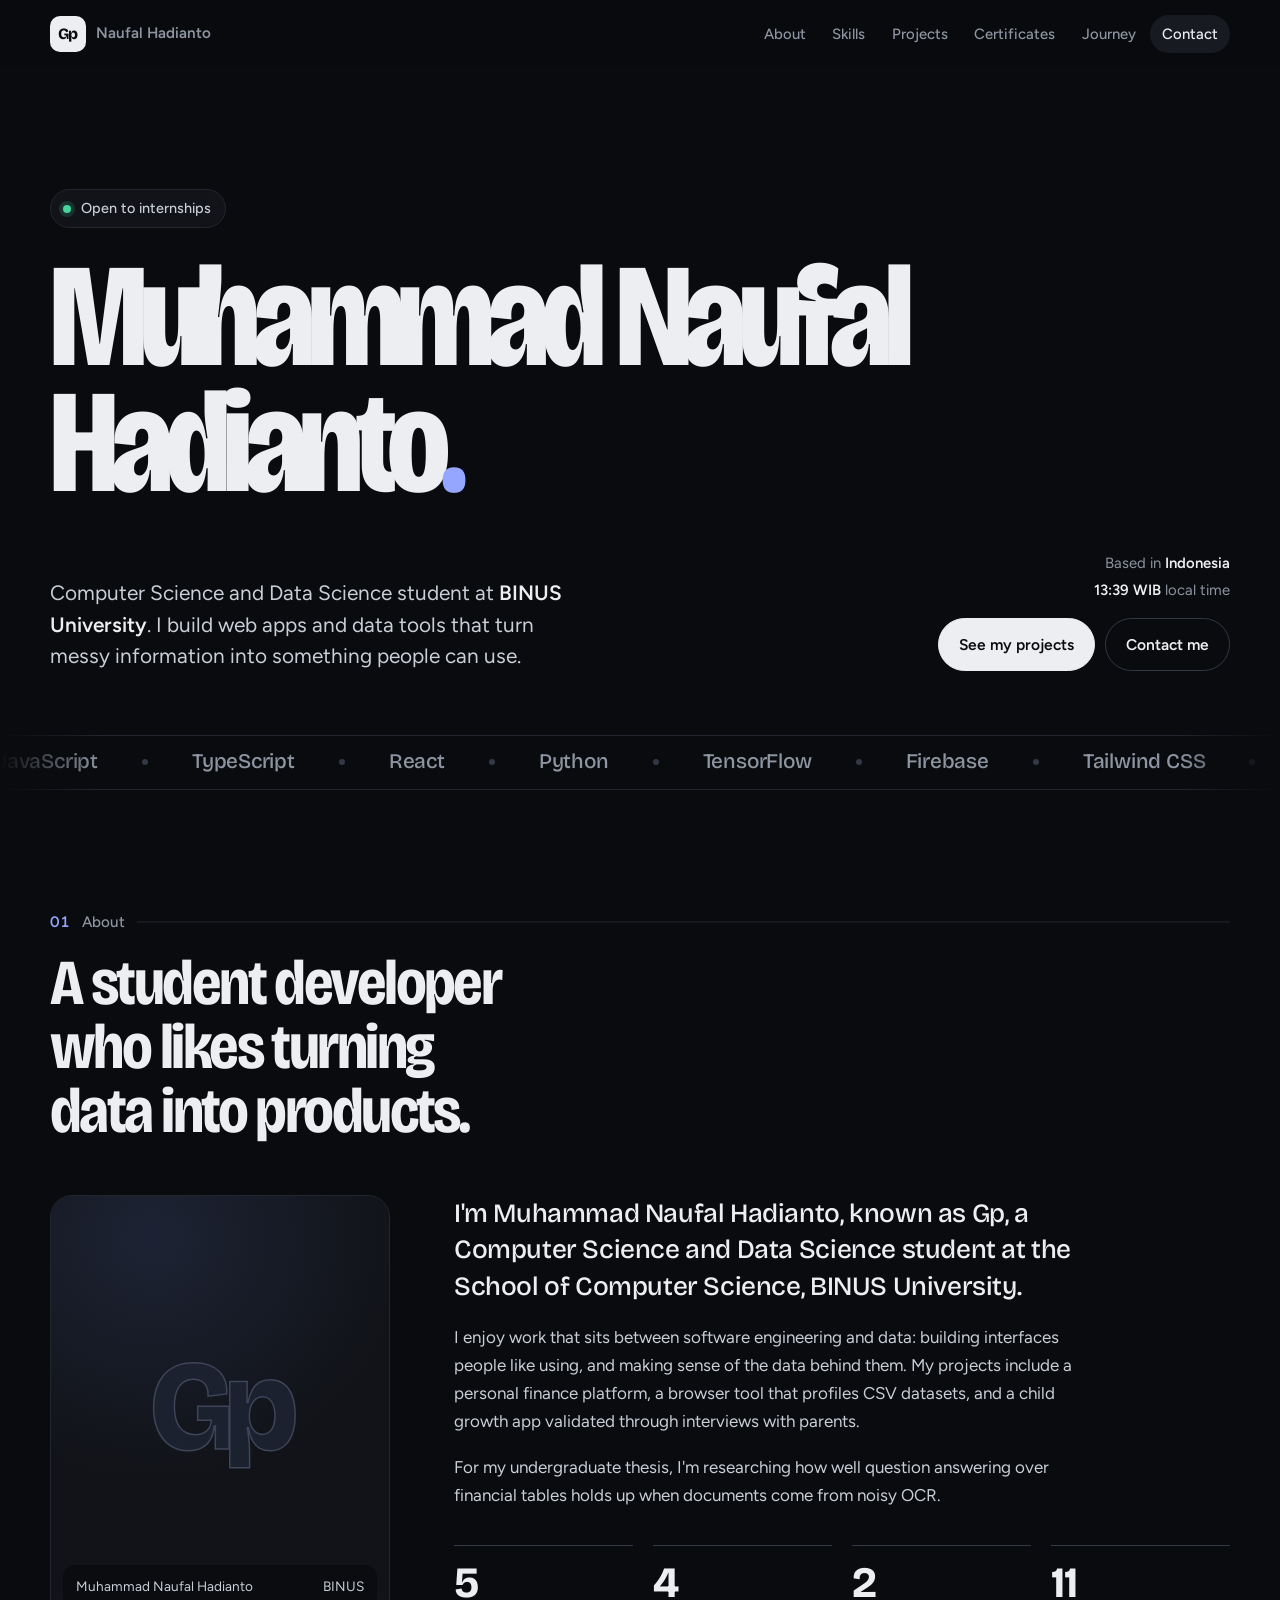
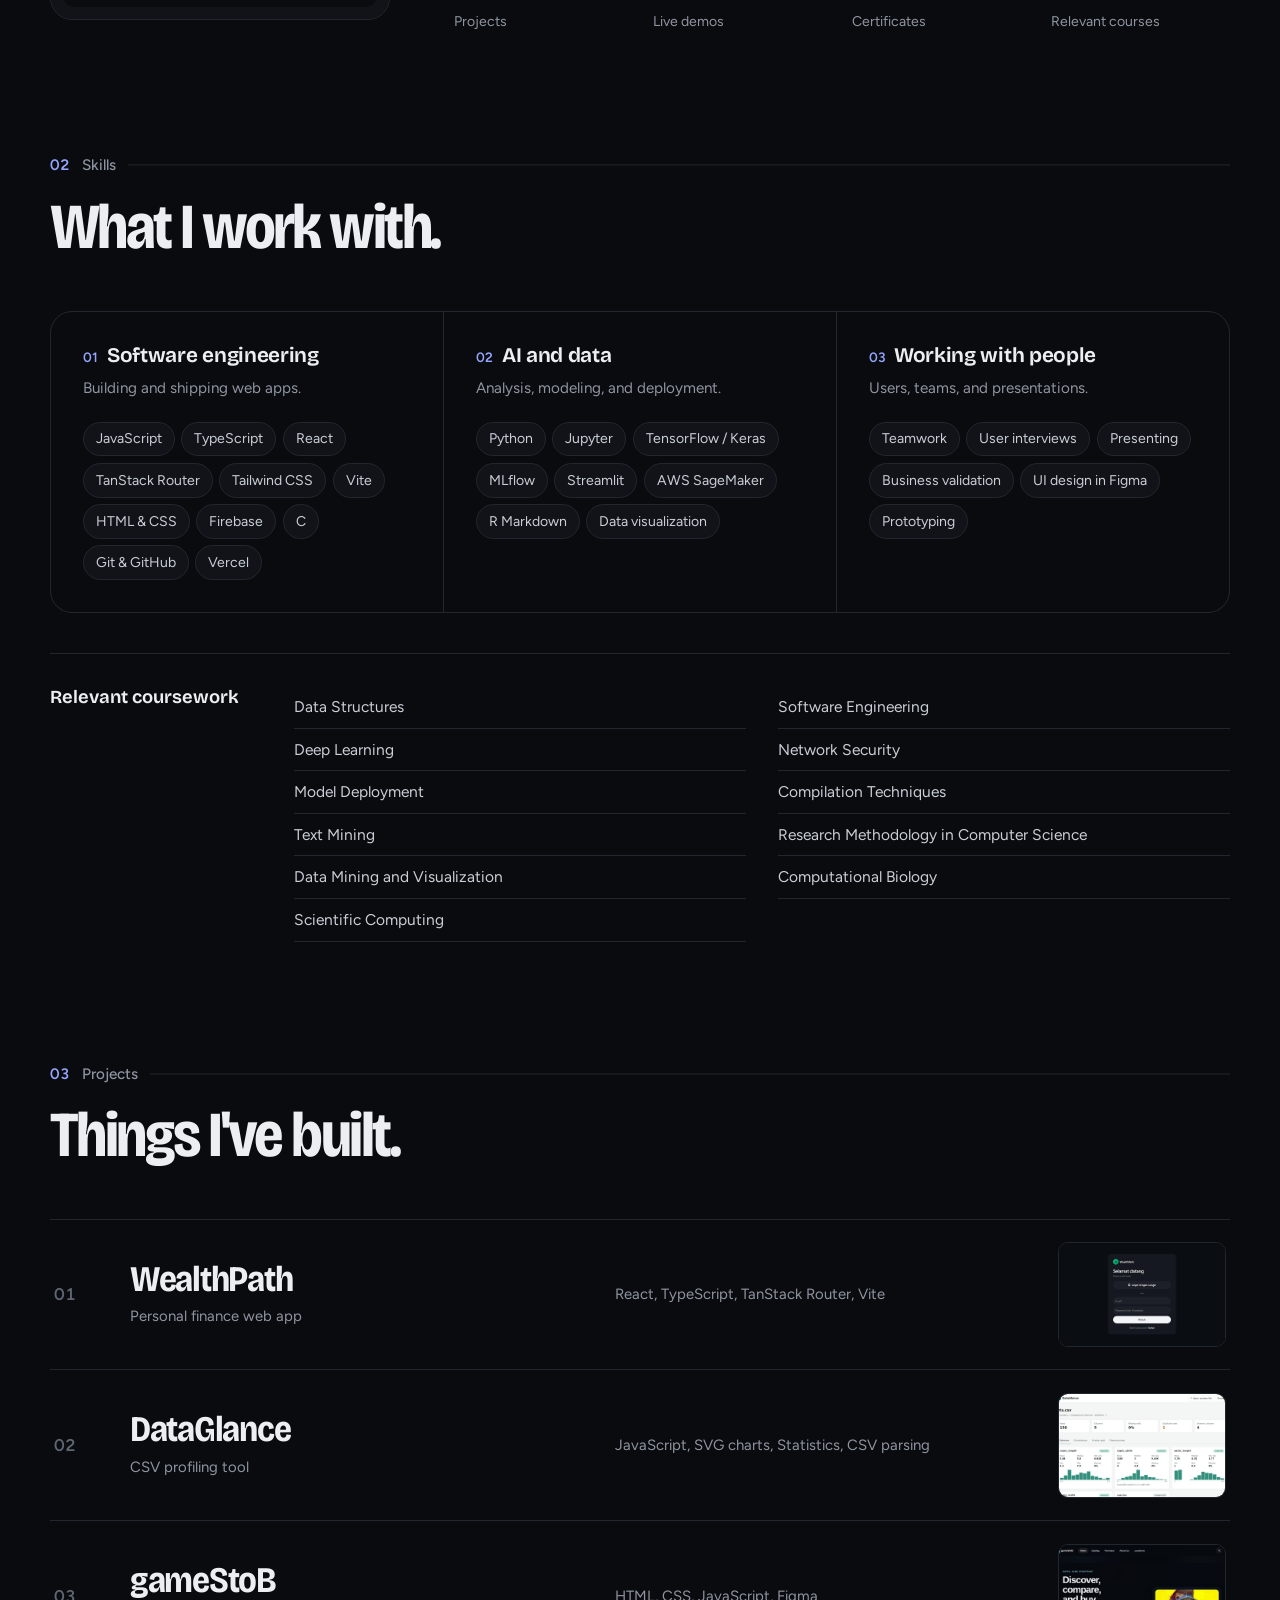
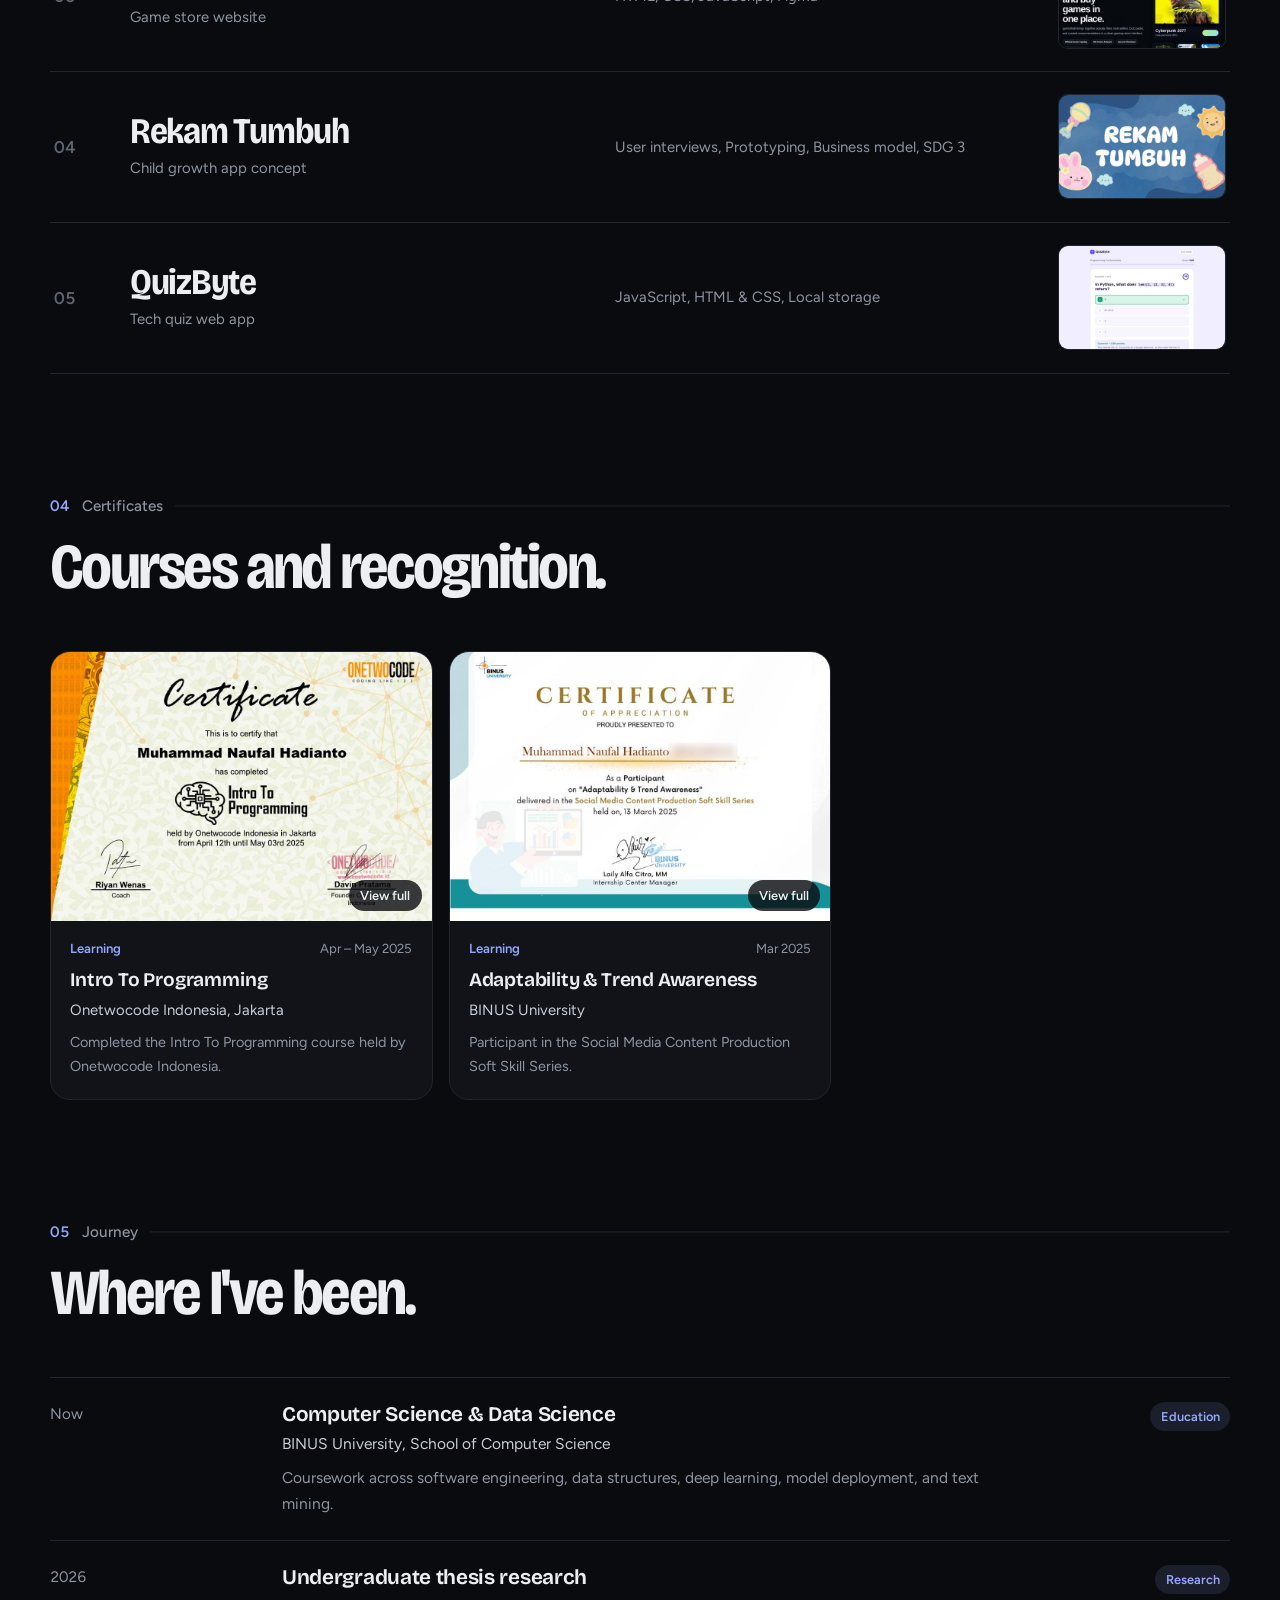
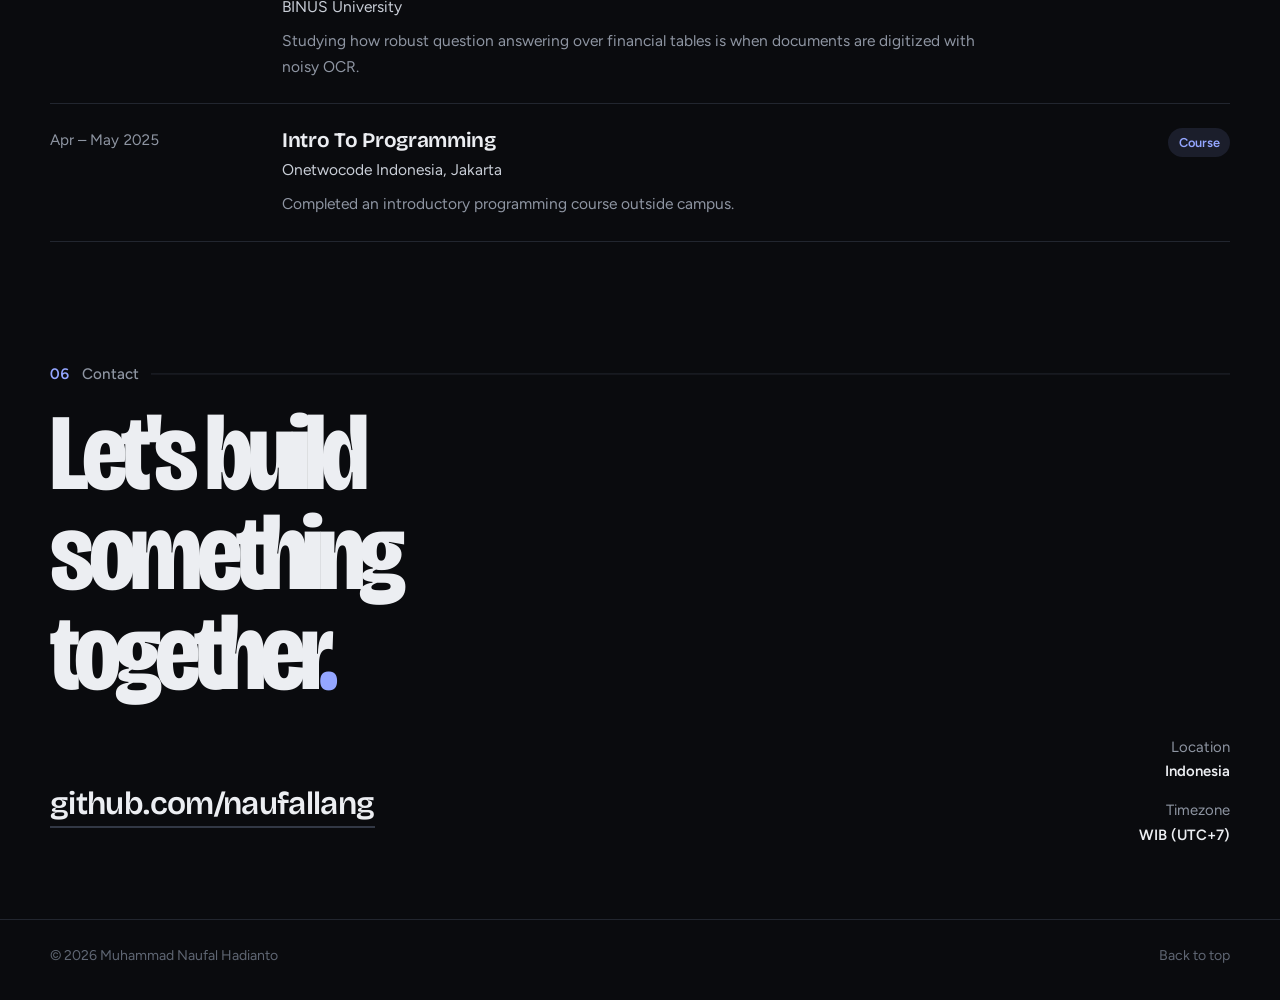
==== commit 6cd99740: "Rebuild portfolio in a dark editorial layout with project pages Sections: about, skills, projects, c" ====
--- a/index.html
+++ b/index.html
@@ -4,554 +4,167 @@
 <meta charset="utf-8">
 <meta name="viewport" content="width=device-width, initial-scale=1, viewport-fit=cover">
 <title>Muhammad Naufal Hadianto — Portfolio</title>
-<meta name="description" content="Computer Science and Data Science student at BINUS University. Web apps, a data tool, and product prototypes.">
-<meta name="theme-color" content="#EEF1F4" media="(prefers-color-scheme: light)">
-<meta name="theme-color" content="#121722" media="(prefers-color-scheme: dark)">
+<meta name="description" content="Computer Science and Data Science student at BINUS University. Web apps, data tools, and product prototypes.">
+<meta name="theme-color" content="#0A0B0E">
 <meta property="og:type" content="website">
 <meta property="og:title" content="Muhammad Naufal Hadianto — Portfolio">
-<meta property="og:description" content="Computer Science and Data Science student at BINUS University. Web apps, a data tool, and product prototypes.">
+<meta property="og:description" content="Computer Science and Data Science student at BINUS University. Web apps, data tools, and product prototypes.">
 <meta property="og:image" content="assets/images/column-profiles-for-the-iris-dataset.jpg">
 <link rel="icon" href="favicon.svg" type="image/svg+xml">
 <link rel="preconnect" href="https://fonts.googleapis.com">
 <link rel="preconnect" href="https://fonts.gstatic.com" crossorigin>
 <link href="https://fonts.googleapis.com/css2?family=Bricolage+Grotesque:opsz,wdth,wght@12..96,75..100,400..800&family=Figtree:wght@400;500;600&display=swap" rel="stylesheet">
-<style>
-:root{
-  --bg:#EEF1F4; --surface:#FFFFFF; --ink:#18212F; --muted:#5B6576; --line:#D6DCE4; --line-strong:#B9C2CE;
-  --accent:#2E45C8; --accent-ink:#FFFFFF; --accent-soft:#E2E7FB;
-  --mint:#D7EEE4; --mint-ink:#1F6B4E; --status:#1E9E66;
-  --chrome:#E7EBF0; --screen:#0B0E13;
-  --display:"Bricolage Grotesque", "Arial Narrow", system-ui, sans-serif;
-  --body:"Figtree", system-ui, -apple-system, "Segoe UI", sans-serif;
-  --gutter:clamp(1rem, 4vw, 2.5rem);
-  box-sizing:border-box;
-  padding-top:env(safe-area-inset-top,0px); padding-bottom:env(safe-area-inset-bottom,0px);
-}
-@media (prefers-color-scheme:dark){
-  :root:not([data-theme="light"]){
-    --bg:#11161F; --surface:#18202C; --ink:#E7EBF2; --muted:#9AA4B4; --line:#283244; --line-strong:#3A4659;
-    --accent:#93A5FF; --accent-ink:#0F1530; --accent-soft:#232D4E;
-    --mint:#18362C; --mint-ink:#8EDDB9; --status:#4FD39A;
-    --chrome:#202A38; --screen:#0B0E13;
-  }
-}
-:root[data-theme="dark"]{
-  --bg:#11161F; --surface:#18202C; --ink:#E7EBF2; --muted:#9AA4B4; --line:#283244; --line-strong:#3A4659;
-  --accent:#93A5FF; --accent-ink:#0F1530; --accent-soft:#232D4E;
-  --mint:#18362C; --mint-ink:#8EDDB9; --status:#4FD39A;
-  --chrome:#202A38; --screen:#0B0E13;
-}
-*,*::before,*::after{box-sizing:inherit}
-html{scroll-behavior:smooth; scroll-padding-top:calc(env(safe-area-inset-top,0px) + 76px); -webkit-text-size-adjust:100%}
-body{margin:0; background:var(--bg); color:var(--ink); font:400 1.0625rem/1.6 var(--body); -webkit-font-smoothing:antialiased}
-img{max-width:100%; display:block}
-a{color:inherit}
-button{font:inherit; color:inherit}
-:focus-visible{outline:2px solid var(--accent); outline-offset:3px; border-radius:6px}
-.wrap{width:min(1160px, 100% - 2*var(--gutter)); margin-inline:auto}
-.visually-hidden{position:absolute; width:1px; height:1px; overflow:hidden; clip:rect(0 0 0 0); white-space:nowrap}
-
-/* ---------- header ---------- */
-.top{position:sticky; top:0; z-index:20; background:color-mix(in srgb, var(--bg) 86%, transparent); backdrop-filter:saturate(1.4) blur(12px); -webkit-backdrop-filter:saturate(1.4) blur(12px); border-bottom:1px solid transparent; transition:border-color .2s}
-.top.scrolled{border-bottom-color:var(--line)}
-.top .wrap{display:flex; align-items:center; justify-content:space-between; gap:1rem; height:64px}
-.mark{display:inline-grid; place-items:center; width:38px; height:38px; border-radius:11px; background:var(--ink); color:var(--bg); font:700 1rem/1 var(--display); letter-spacing:-.03em; text-decoration:none}
-.nav{display:flex; align-items:center; gap:.25rem}
-.nav a{position:relative; text-decoration:none; color:var(--muted); font-weight:500; font-size:.95rem; padding:.45rem .7rem; border-radius:999px}
-.nav a:hover{color:var(--ink)}
-.nav a[aria-current="true"]{color:var(--ink); background:var(--surface); box-shadow:inset 0 0 0 1px var(--line)}
-
-/* ---------- hero ---------- */
-.hero{padding:clamp(3rem, 8vw, 6rem) 0 clamp(2.5rem, 5vw, 3.5rem)}
-.hero-grid{display:grid; grid-template-columns:minmax(0,1fr) auto; gap:2rem 3rem; align-items:end}
-.hero h1{font-family:var(--display); font-weight:720; font-variation-settings:"wdth" 84, "opsz" 96; font-size:clamp(2.9rem, 7.6vw, 6.25rem); line-height:.95; letter-spacing:-.04em; margin:0}
-.hero h1 span{display:block}
-.hero .role{font:500 clamp(1.1rem, 2vw, 1.35rem)/1.4 var(--body); color:var(--muted); margin:1.1rem 0 0}
-.hero .intro{max-width:34rem; margin:1.5rem 0 0; font-size:1.125rem}
-.hero-side{display:grid; gap:.9rem; justify-items:start; padding-bottom:.35rem}
-.status{display:inline-flex; align-items:center; gap:.55rem; font-weight:500; font-size:.95rem; padding:.45rem .85rem .45rem .7rem; border-radius:999px; background:var(--surface); box-shadow:inset 0 0 0 1px var(--line)}
-.status i{width:8px; height:8px; border-radius:50%; background:var(--status); box-shadow:0 0 0 4px color-mix(in srgb, var(--status) 20%, transparent)}
-.actions{display:flex; flex-wrap:wrap; gap:.6rem}
-.btn{display:inline-flex; align-items:center; gap:.5rem; padding:.72rem 1.15rem; border-radius:999px; font-weight:600; font-size:.97rem; text-decoration:none; border:1.5px solid var(--ink); background:transparent; cursor:pointer; white-space:nowrap}
-.btn.primary{background:var(--ink); color:var(--bg)}
-.btn.small{padding:.55rem .95rem; font-size:.92rem}
-.btn:hover{background:var(--ink); color:var(--bg)}
-.btn.primary:hover{background:var(--accent); border-color:var(--accent); color:var(--accent-ink)}
-.btn svg{width:16px; height:16px; flex:none}
-
-/* work strip: the five projects, shown as their own screens */
-.strip{margin-top:clamp(2.5rem, 6vw, 4rem); display:grid; grid-template-columns:repeat(5, minmax(0,1fr)); gap:clamp(.6rem, 1.4vw, 1rem); list-style:none; padding:0}
-.strip a{display:block; text-decoration:none; border-radius:14px}
-.strip .cover{aspect-ratio:16/10; border-radius:12px; overflow:hidden; background:var(--screen); box-shadow:0 0 0 1px var(--line)}
-.strip img{width:100%; height:100%; object-fit:cover; object-position:top center; transition:transform .5s cubic-bezier(.2,.7,.2,1)}
-.strip a:hover img{transform:scale(1.04)}
-.strip b{display:block; font:650 1rem/1.25 var(--display); letter-spacing:-.01em; margin-top:.65rem}
-.strip small{display:block; color:var(--muted); font-size:.85rem; margin-top:.1rem}
-@media (prefers-reduced-motion:no-preference){
-  .hero h1 span, .hero .role, .hero .intro, .hero-side, .strip li{opacity:0; transform:translateY(14px); animation:rise .75s cubic-bezier(.2,.7,.2,1) forwards}
-  .hero h1 span:nth-child(2){animation-delay:.06s}
-  .hero .role{animation-delay:.14s} .hero .intro{animation-delay:.2s} .hero-side{animation-delay:.26s}
-  .strip li:nth-child(1){animation-delay:.34s} .strip li:nth-child(2){animation-delay:.4s} .strip li:nth-child(3){animation-delay:.46s} .strip li:nth-child(4){animation-delay:.52s} .strip li:nth-child(5){animation-delay:.58s}
-  @keyframes rise{to{opacity:1; transform:none}}
-}
-
-/* ---------- sections ---------- */
-.section{padding:clamp(3.5rem, 8vw, 6rem) 0; border-top:1px solid var(--line)}
-.section-head{display:grid; grid-template-columns:minmax(0,1fr) minmax(0,25rem); gap:1rem 3rem; align-items:end; margin-bottom:clamp(1.75rem, 4vw, 2.75rem)}
-.section-head h2{font:700 clamp(2rem, 4.4vw, 3rem)/1 var(--display); font-variation-settings:"wdth" 88; letter-spacing:-.035em; margin:0}
-.section-head p{margin:0; color:var(--muted)}
-
-/* about */
-.about{display:grid; grid-template-columns:minmax(0,1.15fr) minmax(0,1fr); gap:clamp(2rem, 5vw, 4rem)}
-.about-text p{margin:0 0 1.1rem; max-width:36rem; font-size:1.125rem}
-.about-text p:first-child{font:500 clamp(1.3rem, 2.4vw, 1.6rem)/1.35 var(--display); letter-spacing:-.015em}
-.about h3{font:600 .95rem/1.3 var(--body); color:var(--muted); margin:0 0 .6rem}
-.tags{display:flex; flex-wrap:wrap; gap:.4rem; margin:0 0 1.6rem; padding:0; list-style:none}
-.tags li{padding:.28rem .7rem; border-radius:999px; background:var(--surface); box-shadow:inset 0 0 0 1px var(--line); font-size:.9rem; font-weight:500}
-.research{background:var(--mint); border-radius:18px; padding:1.15rem 1.3rem}
-.research strong{display:block; font:650 1.1rem/1.3 var(--display); color:var(--ink); margin-bottom:.25rem}
-.research p{margin:0; color:var(--ink); opacity:.82}
-
-/* projects */
-.projects{display:grid; gap:clamp(1rem, 2.5vw, 1.5rem)}
-.project{display:grid; grid-template-columns:minmax(0,.92fr) minmax(0,1.28fr); grid-template-areas:"head viewer" "body viewer"; grid-template-rows:auto 1fr; gap:0 clamp(1.5rem, 4vw, 3.25rem); background:var(--surface); border-radius:26px; padding:clamp(1.25rem, 3vw, 2.25rem); box-shadow:inset 0 0 0 1px var(--line)}
-.p-head{grid-area:head}
-.p-body{grid-area:body}
-.viewer{grid-area:viewer; align-self:start; min-width:0}
-.p-kind{color:var(--accent); font-weight:600; font-size:.93rem; margin:0 0 .35rem}
-.project h3{font:700 clamp(1.85rem, 3.3vw, 2.5rem)/1 var(--display); font-variation-settings:"wdth" 88; letter-spacing:-.035em; margin:0 0 1rem}
-.p-body > p{margin:0 0 1rem}
-.features{margin:0 0 1.25rem; padding-left:1.1rem}
-.features li{margin-bottom:.3rem; padding-left:.2rem}
-.features li::marker{color:var(--accent)}
-.built{margin:0 0 1.4rem}
-.built dt{font-size:.88rem; color:var(--muted); font-weight:600; margin-bottom:.45rem}
-.built dd{margin:0}
-.built .tags{margin:0}
-.built .tags li{background:var(--bg); box-shadow:none}
-
-.frame{border-radius:14px; overflow:hidden; box-shadow:0 0 0 1px var(--line-strong); background:var(--screen)}
-.chrome{display:flex; align-items:center; gap:.75rem; height:34px; padding:0 .8rem; background:var(--chrome); border-bottom:1px solid var(--line)}
-.dots{display:flex; gap:6px}
-.dots i{width:10px; height:10px; border-radius:50%; background:var(--line-strong)}
-.url{flex:1; min-width:0; text-align:center; font-size:.78rem; color:var(--muted); background:var(--surface); border-radius:6px; padding:.12rem .6rem; overflow:hidden; text-overflow:ellipsis; white-space:nowrap; max-width:22rem; margin-inline:auto}
-.screen{position:relative; display:block; width:100%; aspect-ratio:16/9; padding:0; border:0; background:var(--screen); cursor:zoom-in}
-.screen img{width:100%; height:100%; object-fit:contain; transition:opacity .25s}
-.screen.loading img{opacity:0}
-.v-foot{display:flex; justify-content:space-between; align-items:center; gap:1rem; margin-top:.75rem}
-.v-cap{margin:0; font-size:.9rem; color:var(--muted); min-height:1.4em}
-.v-count{font-size:.85rem; color:var(--muted); white-space:nowrap; font-variant-numeric:tabular-nums}
-.thumbs{display:flex; gap:.5rem; margin-top:.7rem; overflow-x:auto; padding:3px; scrollbar-width:thin}
-.thumb{flex:0 0 auto; width:clamp(64px, 9vw, 92px); aspect-ratio:16/9; padding:0; border:0; border-radius:7px; overflow:hidden; background:var(--screen); cursor:pointer; opacity:.6; box-shadow:0 0 0 1px var(--line)}
-.thumb img{width:100%; height:100%; object-fit:cover}
-.thumb:hover{opacity:.9}
-.thumb[aria-pressed="true"]{opacity:1; box-shadow:0 0 0 2px var(--accent)}
-
-/* certificates */
-.certs{display:grid; grid-template-columns:repeat(2, minmax(0,1fr)); gap:clamp(1rem, 2.5vw, 1.5rem); list-style:none; margin:0; padding:0}
-.cert{display:grid; grid-template-columns:minmax(0,1fr) auto; gap:.3rem 1rem; width:100%; text-align:left; background:var(--surface); border:0; border-radius:22px; padding:.9rem .9rem 1.2rem; box-shadow:inset 0 0 0 1px var(--line); cursor:zoom-in}
-.cert .c-img{grid-column:1 / -1; aspect-ratio:1.414; border-radius:13px; overflow:hidden; margin-bottom:.8rem; background:var(--bg)}
-.cert img{width:100%; height:100%; object-fit:cover}
-.cert b{font:650 1.2rem/1.25 var(--display); letter-spacing:-.01em; padding-left:.3rem}
-.cert span{color:var(--muted); font-size:.93rem; padding-left:.3rem}
-.cert time{grid-column:2; grid-row:2; color:var(--muted); font-size:.9rem; white-space:nowrap; padding-right:.3rem}
-.cert:hover b{color:var(--accent)}
-
-/* contact */
-.contact h2{font:720 clamp(2.4rem, 6.4vw, 5rem)/.98 var(--display); font-variation-settings:"wdth" 84; letter-spacing:-.04em; margin:0 0 1.75rem; max-width:13ch}
-.contact-links{display:flex; flex-wrap:wrap; gap:.6rem}
-.empty{color:var(--muted); margin:0}
-
-footer{border-top:1px solid var(--line); padding:1.75rem 0 2.25rem; color:var(--muted); font-size:.9rem}
-footer .wrap{display:flex; justify-content:space-between; align-items:center; gap:1rem; flex-wrap:wrap}
-.foot-links{display:flex; gap:1.25rem; align-items:center}
-.foot-links a{text-decoration:none} .foot-links a:hover{color:var(--ink)}
-.theme-btn{background:none; border:0; padding:0; color:var(--muted); cursor:pointer}
-.theme-btn:hover{color:var(--ink)}
-
-/* lightbox */
-dialog{border:0; padding:0; background:transparent; max-width:min(1200px, 94vw); width:100%; color:#fff}
-dialog::backdrop{background:rgba(8,11,17,.88)}
-.lb-img{width:100%; max-height:80vh; object-fit:contain; border-radius:10px; background:var(--screen)}
-.lb-bar{display:flex; justify-content:space-between; align-items:center; gap:1rem; margin-top:.8rem}
-.lb-cap{color:#D7DCE4; font-size:.95rem}
-.lb-close{flex:none; background:rgba(255,255,255,.12); color:#fff; border:1px solid rgba(255,255,255,.22); border-radius:999px; padding:.45rem 1rem; font-weight:600; cursor:pointer}
-.lb-close:hover{background:rgba(255,255,255,.22)}
-
-/* ---------- responsive ---------- */
-@media (max-width:960px){
-  .strip{grid-template-columns:repeat(5, minmax(150px, 1fr)); overflow-x:auto; scroll-snap-type:x mandatory; padding-bottom:.5rem; margin-right:calc(-1 * var(--gutter)); padding-right:var(--gutter)}
-  .strip li{scroll-snap-align:start}
-  .project{grid-template-columns:1fr; grid-template-areas:"head" "viewer" "body"; grid-template-rows:auto}
-  .viewer{margin-bottom:1.5rem}
-}
-@media (max-width:760px){
-  .hero-grid,.section-head,.about{grid-template-columns:1fr}
-  .hero-side{padding-bottom:0}
-  .certs{grid-template-columns:1fr}
-  .nav a.hide-sm{display:none}
-  .project{border-radius:22px}
-}
-@media (prefers-reduced-motion:reduce){
-  html{scroll-behavior:auto}
-  .strip img,.screen img{transition:none}
-}
-</style>
+<link rel="stylesheet" href="assets/css/site.css">
 </head>
 <body>
-<header class="top" id="top">
+<a class="skip" href="#main">Skip to content</a>
+<header class="nav">
   <div class="wrap">
-    <a class="mark" href="#" aria-label="Back to top">Gp</a>
-    <nav class="nav" aria-label="Main">
-      <a href="#about" class="hide-sm">About</a>
-      <a href="#projects">Projects</a>
-      <a href="#certificates">Certificates</a>
-      <a href="#contact">Contact</a>
-    </nav>
+    <a class="logo" href="#" aria-label="Muhammad Naufal Hadianto, home"><b>Gp</b><span>Naufal Hadianto</span></a>
+    <button class="menu-btn" type="button" aria-expanded="false" aria-controls="menu"><i aria-hidden="true"></i>Menu</button>
+    <ul class="menu" id="menu"><li><a href="#about">About</a></li><li><a href="#skills">Skills</a></li><li><a href="#projects">Projects</a></li><li><a href="#certificates">Certificates</a></li><li><a href="#journey">Journey</a></li><li><a href="#contact">Contact</a></li></ul>
   </div>
 </header>
 
-<main>
-  <section class="hero" aria-labelledby="name">
-    <div class="wrap">
-      <div class="hero-grid">
-        <div>
-          <h1 id="name"><span>Muhammad Naufal</span><span>Hadianto</span></h1>
-          <p class="role">Computer Science &amp; Data Science student at BINUS University</p>
-          <p class="intro">I build web applications and enjoy problems where data has to be turned into something people can actually use.</p>
-        </div>
-        <div class="hero-side">
-          <span class="status"><i aria-hidden="true"></i>Open to internships</span>
-          <div class="actions">
-            <a class="btn primary" href="#projects">See my projects</a>
-            <a class="btn" href="#contact">Get in touch</a>
-          </div>
-        </div>
-      </div>
-
-      <ul class="strip" aria-label="Projects">
-        <li><a href="#wealthpath"><div class="cover"><img src="assets/images/wealthpath-sign-in-screen-with-google.jpg" alt=""></div><b>WealthPath</b><small>Personal finance web app</small></a></li>
-        <li><a href="#dataglance"><div class="cover"><img src="assets/images/column-profiles-for-the-iris-dataset.jpg" alt=""></div><b>DataGlance</b><small>CSV profiling tool</small></a></li>
-        <li><a href="#gamestob"><div class="cover"><img src="assets/images/gamestob-home-page-with-featured-game.jpg" alt=""></div><b>gameStoB</b><small>Game store website</small></a></li>
-        <li><a href="#rekam-tumbuh"><div class="cover"><img src="assets/images/rekam-tumbuh-title-slide.jpg" alt=""></div><b>Rekam Tumbuh</b><small>Child growth app concept</small></a></li>
-        <li><a href="#quizbyte"><div class="cover"><img src="assets/images/question-with-the-correct-answer-highlighted.jpg" alt=""></div><b>QuizByte</b><small>Tech quiz for students</small></a></li>
-      </ul>
-    </div>
-  </section>
-
-  <section class="section" id="about" aria-labelledby="about-h">
-    <div class="wrap">
-      <div class="section-head"><h2 id="about-h">About</h2></div>
-      <div class="about">
-        <div class="about-text">
-          <p>I study computer science and data science at the School of Computer Science, BINUS University.</p>
-          <p>My projects range from a personal finance platform built for a human-computer interaction course, to a browser tool that profiles any CSV dataset, to a child growth tracking app validated through interviews with parents.</p>
-          <p>I care about the people on the other side of the screen as much as the code behind it, so I like starting with real users and real data.</p>
-        </div>
-        <div>
-          <h3>Tools I've worked with</h3>
-          <ul class="tags">
-            <li>JavaScript</li><li>TypeScript</li><li>React</li><li>HTML &amp; CSS</li><li>TanStack Router</li><li>Tailwind CSS</li><li>Vite</li><li>Firebase</li><li>Vercel</li><li>Figma</li>
-          </ul>
-          <h3>How I work</h3>
-          <ul class="tags">
-            <li>Exploratory data analysis</li><li>Data visualization</li><li>User interviews</li><li>Prototyping</li><li>Team projects</li>
-          </ul>
-          <div class="research">
-            <strong>Currently researching</strong>
-            <p>How well question answering over financial tables holds up when documents come from noisy OCR.</p>
-          </div>
-        </div>
+<main id="main">
+  <section class="hero wrap" aria-labelledby="hero-name">
+    <span class="status"><i aria-hidden="true"></i>Open to internships</span>
+    <h1 id="hero-name"><span>Muhammad Naufal</span><span>Hadianto<span class="dot">.</span></span></h1>
+    <div class="hero-row">
+      <p>Computer Science and Data Science student at <strong>BINUS University</strong>. I build web apps and data tools that turn messy information into something people can use.</p>
+      <div class="hero-meta">
+        <div class="where"><span>Based in <b>Indonesia</b></span><span><b data-clock>WIB</b> local time</span></div>
+        <div class="actions"><a class="btn primary" href="#projects">See my projects</a><a class="btn" href="#contact">Contact me</a></div>
       </div>
     </div>
   </section>
 
-  <section class="section" id="projects" aria-labelledby="projects-h">
-    <div class="wrap">
-      <div class="section-head">
-        <h2 id="projects-h">Projects</h2>
-        <p>Coursework and personal projects. Select a screenshot to see it full size.</p>
-      </div>
+  <div class="ticker" aria-label="Tools I use"><ul><li>JavaScript</li><li>TypeScript</li><li>React</li><li>Python</li><li>TensorFlow</li><li>Firebase</li><li>Tailwind CSS</li><li>MLflow</li><li>Streamlit</li><li>Figma</li><li>Vite</li><li>AWS SageMaker</li><li>R Markdown</li><li>Vercel</li><li aria-hidden="true">JavaScript</li><li aria-hidden="true">TypeScript</li><li aria-hidden="true">React</li><li aria-hidden="true">Python</li><li aria-hidden="true">TensorFlow</li><li aria-hidden="true">Firebase</li><li aria-hidden="true">Tailwind CSS</li><li aria-hidden="true">MLflow</li><li aria-hidden="true">Streamlit</li><li aria-hidden="true">Figma</li><li aria-hidden="true">Vite</li><li aria-hidden="true">AWS SageMaker</li><li aria-hidden="true">R Markdown</li><li aria-hidden="true">Vercel</li></ul></div>
 
-      <div class="projects">
-        <article class="project" id="wealthpath" aria-labelledby="wp-h">
-          <div class="p-head">
-            <p class="p-kind">Web app, group project</p>
-            <h3 id="wp-h">WealthPath</h3>
-          </div>
-          <div class="viewer" data-url="wealthpathportfolio-main.vercel.app">
-            <div class="frame"><div class="chrome"><span class="dots" aria-hidden="true"><i></i><i></i><i></i></span><span class="url"></span></div><button class="screen" type="button" aria-label="View screenshot full size"><img alt=""></button></div>
-            <div class="v-foot"><p class="v-cap" aria-live="polite"></p><span class="v-count"></span></div>
-            <div class="thumbs" role="group" aria-label="WealthPath screenshots">
-              <button class="thumb" type="button" data-cap="Sign in with Google or email"><img src="assets/images/wealthpath-sign-in-screen-with-google.jpg" alt="WealthPath sign-in screen with Google and email login"></button>
-              <button class="thumb" type="button" data-cap="How it works: record transactions, manage assets, consult an expert"><img src="assets/images/wealthpath-section-explaining-three-steps-record.jpg" alt="Three steps: record transactions, manage assets, consult an expert"></button>
-              <button class="thumb" type="button" data-cap="Certified financial advisors, from Rp 150rb per session"><img src="assets/images/list-of-certified-financial-advisors-with.jpg" alt="List of certified financial advisors with their specialties"></button>
-            </div>
-          </div>
-          <div class="p-body">
-            <p>A personal finance platform that puts budgeting, net worth, and expert advice in one place. Built for a human-computer interaction course and deployed on Vercel.</p>
-            <ul class="features">
-              <li>Income and expense tracking with weekly, monthly, and yearly trends</li>
-              <li>Monthly budgets per category with the remaining amount updated in real time</li>
-              <li>Asset tracking for property, gold, stocks, and cash to show net worth</li>
-              <li>Paid sessions with certified financial advisors, with live chat</li>
-            </ul>
-            <dl class="built"><dt>Built with</dt><dd><ul class="tags"><li>React</li><li>TypeScript</li><li>TanStack Router</li><li>Vite</li><li>Tailwind CSS</li><li>Firebase</li></ul></dd></dl>
-            <a class="btn primary small" href="https://wealthpathportfolio-main.vercel.app/" target="_blank" rel="noopener">Open live site</a>
-          </div>
-        </article>
-
-        <article class="project" id="dataglance" aria-labelledby="dg-h">
-          <div class="p-head">
-            <p class="p-kind">Data tool, personal project</p>
-            <h3 id="dg-h">DataGlance</h3>
-          </div>
-          <div class="viewer" data-url="naufalhadianto.vercel.app/dataglance">
-            <div class="frame"><div class="chrome"><span class="dots" aria-hidden="true"><i></i><i></i><i></i></span><span class="url"></span></div><button class="screen" type="button" aria-label="View screenshot full size"><img alt=""></button></div>
-            <div class="v-foot"><p class="v-cap" aria-live="polite"></p><span class="v-count"></span></div>
-            <div class="thumbs" role="group" aria-label="DataGlance screenshots">
-              <button class="thumb" type="button" data-cap="Column profiles with distributions and outliers"><img src="assets/images/column-profiles-for-the-iris-dataset.jpg" alt="Column profiles for the Iris dataset with histograms"></button>
-              <button class="thumb" type="button" data-cap="Correlation heatmap with automatic insights"><img src="assets/images/correlation-heatmap-for-numeric-columns.jpg" alt="Correlation heatmap for numeric columns"></button>
-              <button class="thumb" type="button" data-cap="Scatter plot grouped by category"><img src="assets/images/scatter-plot-of-sepal-length-vs.jpg" alt="Scatter plot of sepal length against sepal width, colored by species"></button>
-              <button class="thumb" type="button" data-cap="Drop in a CSV, or try the sample dataset"><img src="assets/images/upload-screen-with-drag-and-drop.jpg" alt="Upload screen with drag and drop"></button>
-            </div>
-          </div>
-          <div class="p-body">
-            <p>A browser tool that profiles any CSV file in seconds. It detects column types, computes summary statistics, and charts distributions and relationships, so you understand a dataset before writing analysis code.</p>
-            <ul class="features">
-              <li>Type detection for numeric, categorical, date, and text columns</li>
-              <li>Mean, median, standard deviation, missing values, and outliers (1.5 × IQR) per column</li>
-              <li>Pearson correlation heatmap that calls out strongly related pairs</li>
-              <li>Scatter plot with color grouping and a sortable data preview</li>
-              <li>Runs entirely in the browser, so files are never uploaded</li>
-            </ul>
-            <dl class="built"><dt>Built with</dt><dd><ul class="tags"><li>JavaScript</li><li>SVG charts</li><li>Statistics</li><li>CSV parsing</li></ul></dd></dl>
-            <a class="btn primary small" href="dataglance/" target="_blank" rel="noopener">Try it live</a>
-          </div>
-        </article>
-
-        <article class="project" id="gamestob" aria-labelledby="gs-h">
-          <div class="p-head">
-            <p class="p-kind">Multi-page website</p>
-            <h3 id="gs-h">gameStoB</h3>
-          </div>
-          <div class="viewer" data-url="naufalhadianto.vercel.app/gamestob">
-            <div class="frame"><div class="chrome"><span class="dots" aria-hidden="true"><i></i><i></i><i></i></span><span class="url"></span></div><button class="screen" type="button" aria-label="View screenshot full size"><img alt=""></button></div>
-            <div class="v-foot"><p class="v-cap" aria-live="polite"></p><span class="v-count"></span></div>
-            <div class="thumbs" role="group" aria-label="gameStoB screenshots">
-              <button class="thumb" type="button" data-cap="Home page with featured titles"><img src="assets/images/gamestob-home-page-with-featured-game.jpg" alt="gameStoB home page with a featured game"></button>
-              <button class="thumb" type="button" data-cap="Catalog with genre filters, search, and sorting"><img src="assets/images/catalog-with-genre-filters-and-game.jpg" alt="Catalog with genre filters and game cards"></button>
-              <button class="thumb" type="button" data-cap="Checkout with a live order summary"><img src="assets/images/checkout-form-with-live-order-summary.jpg" alt="Checkout form with live order summary"></button>
-              <button class="thumb" type="button" data-cap="Validation for card number, expiry date, CVV, and terms"><img src="assets/images/checkout-form-showing-validation-errors.jpg" alt="Checkout form showing validation messages"></button>
-              <button class="thumb" type="button" data-cap="Store locations linked to Google Maps"><img src="assets/images/store-location-cards.jpg" alt="Store location cards"></button>
-            </div>
-          </div>
-          <div class="p-body">
-            <p>A digital game store where players browse, compare, and buy games and DLC. I designed the pages in Figma first, then built them with plain HTML, CSS, and JavaScript.</p>
-            <ul class="features">
-              <li>Five pages: home, catalog, checkout, about, and store locations</li>
-              <li>Catalog of 22 games and DLC with genre filters, live search, and sorting</li>
-              <li>Checkout with a live order summary and validation on every field</li>
-              <li>Responsive layout with a slide-out mobile menu</li>
-            </ul>
-            <dl class="built"><dt>Built with</dt><dd><ul class="tags"><li>HTML</li><li>CSS</li><li>JavaScript</li><li>Figma</li></ul></dd></dl>
-            <a class="btn primary small" href="gamestob/" target="_blank" rel="noopener">Open live site</a>
-          </div>
-        </article>
-
-        <article class="project" id="rekam-tumbuh" aria-labelledby="rt-h">
-          <div class="p-head">
-            <p class="p-kind">Mobile app concept and prototype</p>
-            <h3 id="rt-h">Rekam Tumbuh</h3>
-          </div>
-          <div class="viewer" data-url="Prototype presentation">
-            <div class="frame"><div class="chrome"><span class="dots" aria-hidden="true"><i></i><i></i><i></i></span><span class="url"></span></div><button class="screen" type="button" aria-label="View screenshot full size"><img alt=""></button></div>
-            <div class="v-foot"><p class="v-cap" aria-live="polite"></p><span class="v-count"></span></div>
-            <div class="thumbs" role="group" aria-label="Rekam Tumbuh screens">
-              <button class="thumb" type="button" data-cap="Growth chart compared with WHO standards"><img src="assets/images/child-profile-screen-with-a-growth.jpg" alt="Child profile screen with a growth chart"></button>
-              <button class="thumb" type="button" data-cap="Immunization and check-up reminders"><img src="assets/images/calendar-screen-with-immunization-reminders.jpg" alt="Calendar screen with immunization reminders"></button>
-              <button class="thumb" type="button" data-cap="Daily journal for activities and milestones"><img src="assets/images/daily-journal-screen-with-a-bar.jpg" alt="Daily journal screen with a bar chart"></button>
-              <button class="thumb" type="button" data-cap="Expert tips and doctor consultations"><img src="assets/images/doctor-list-and-consultation-chat-screens.jpg" alt="Doctor list and consultation chat screens"></button>
-              <button class="thumb" type="button" data-cap="Rekam Tumbuh"><img src="assets/images/rekam-tumbuh-title-slide.jpg" alt="Rekam Tumbuh title slide"></button>
-            </div>
-          </div>
-          <div class="p-body">
-            <p>An app that helps parents track the growth of children aged 0 to 5. The idea came from interviews: parents said online parenting advice is contradictory and tracking immunizations by hand is hard.</p>
-            <ul class="features">
-              <li>Growth charts for weight, height, and head size against WHO standards</li>
-              <li>Reminders for immunizations and health check-ups</li>
-              <li>A daily journal for activities and milestones</li>
-              <li>Parenting tips from experts and consultations with doctors</li>
-            </ul>
-            <dl class="built"><dt>Scope</dt><dd><ul class="tags"><li>User interviews</li><li>Prototype</li><li>Business model</li><li>SDG 3</li></ul></dd></dl>
-          </div>
-        </article>
-
-        <article class="project" id="quizbyte" aria-labelledby="qb-h">
-          <div class="p-head">
-            <p class="p-kind">Web app, personal project</p>
-            <h3 id="qb-h">QuizByte</h3>
-          </div>
-          <div class="viewer" data-url="naufalhadianto.vercel.app/quizbyte">
-            <div class="frame"><div class="chrome"><span class="dots" aria-hidden="true"><i></i><i></i><i></i></span><span class="url"></span></div><button class="screen" type="button" aria-label="View screenshot full size"><img alt=""></button></div>
-            <div class="v-foot"><p class="v-cap" aria-live="polite"></p><span class="v-count"></span></div>
-            <div class="thumbs" role="group" aria-label="QuizByte screenshots">
-              <button class="thumb" type="button" data-cap="Instant feedback with an explanation for every answer"><img src="assets/images/question-with-the-correct-answer-highlighted.jpg" alt="Question with the correct answer highlighted and an explanation"></button>
-              <button class="thumb" type="button" data-cap="Choose a topic"><img src="assets/images/topic-selection-screen.jpg" alt="Topic selection screen"></button>
-              <button class="thumb" type="button" data-cap="Results with accuracy, answer time, and a full review"><img src="assets/images/results-screen-with-score-accuracy-and.jpg" alt="Results screen with score, accuracy, and review"></button>
-            </div>
-          </div>
-          <div class="p-body">
-            <p>A timed multiple-choice quiz for computer science students on programming, data science, and web development. Every answer comes with a short explanation, so it works as a study tool, not just a test.</p>
-            <ul class="features">
-              <li>Three topics plus a mixed set drawn from all of them</li>
-              <li>20-second timer with points for speed and answer streaks</li>
-              <li>Results with accuracy, average answer time, and a full review</li>
-              <li>Best score saved per topic, keyboard shortcuts, and dark mode</li>
-            </ul>
-            <dl class="built"><dt>Built with</dt><dd><ul class="tags"><li>JavaScript</li><li>HTML &amp; CSS</li><li>Local storage</li></ul></dd></dl>
-            <a class="btn primary small" href="quizbyte/" target="_blank" rel="noopener">Play the quiz</a>
-          </div>
-        </article>
+  <section class="section wrap" id="about" aria-labelledby="about-h">
+    <p class="sec-label"><b>01</b>About</p>
+    <h2 class="sec-title" id="about-h">A student developer who likes turning data into products.</h2>
+    <div class="about">
+      <figure class="portrait" style="margin:0"><div class="mono" aria-hidden="true">Gp</div><figcaption><span>Muhammad Naufal Hadianto</span><span>BINUS</span></figcaption></figure>
+      <div class="about-body">
+        <p class="lead">I'm Muhammad Naufal Hadianto, known as Gp, a Computer Science and Data Science student at the School of Computer Science, BINUS University.</p>
+        <p>I enjoy work that sits between software engineering and data: building interfaces people like using, and making sense of the data behind them. My projects include a personal finance platform, a browser tool that profiles CSV datasets, and a child growth app validated through interviews with parents.</p>
+        <p>For my undergraduate thesis, I'm researching how well question answering over financial tables holds up when documents come from noisy OCR.</p>
+        <dl class="stats">
+          <div><dt>Projects</dt><dd>5</dd></div>
+          <div><dt>Live demos</dt><dd>4</dd></div>
+          <div><dt>Certificates</dt><dd>2</dd></div>
+          <div data-gpa hidden><dt>GPA</dt><dd></dd></div>
+          <div><dt>Relevant courses</dt><dd>11</dd></div>
+        </dl>
       </div>
     </div>
   </section>
 
-  <section class="section" id="certificates" aria-labelledby="cert-h">
-    <div class="wrap">
-      <div class="section-head">
-        <h2 id="cert-h">Certificates</h2>
-        <p>Select a certificate to see it full size.</p>
-      </div>
-      <ul class="certs">
-        <li><button class="cert" type="button" data-cap="Intro To Programming, Onetwocode Indonesia">
-          <div class="c-img"><img src="assets/images/intro-to-programming-onetwocode-indonesia.jpg" alt="Intro To Programming certificate from Onetwocode Indonesia" loading="lazy"></div>
-          <b>Intro To Programming</b><span>Onetwocode Indonesia, Jakarta</span><time datetime="2025-05">Apr – May 2025</time>
-        </button></li>
-        <li><button class="cert" type="button" data-cap="Adaptability &amp; Trend Awareness, BINUS University">
-          <div class="c-img"><img src="assets/images/adaptability-and-trend-awareness-binus-university.jpg" alt="Adaptability and Trend Awareness certificate from BINUS University" loading="lazy"></div>
-          <b>Adaptability &amp; Trend Awareness</b><span>BINUS University, Soft Skill Series</span><time datetime="2025-03">Mar 2025</time>
-        </button></li>
-      </ul>
-    </div>
+  <section class="section wrap" id="skills" aria-labelledby="skills-h">
+    <p class="sec-label"><b>02</b>Skills</p>
+    <h2 class="sec-title" id="skills-h">What I work with.</h2>
+    <div class="skills"><div class="skill"><h3><small>01</small>Software engineering</h3><p>Building and shipping web apps.</p><ul class="chips"><li>JavaScript</li><li>TypeScript</li><li>React</li><li>TanStack Router</li><li>Tailwind CSS</li><li>Vite</li><li>HTML &amp; CSS</li><li>Firebase</li><li>C</li><li>Git &amp; GitHub</li><li>Vercel</li></ul></div><div class="skill"><h3><small>02</small>AI and data</h3><p>Analysis, modeling, and deployment.</p><ul class="chips"><li>Python</li><li>Jupyter</li><li>TensorFlow / Keras</li><li>MLflow</li><li>Streamlit</li><li>AWS SageMaker</li><li>R Markdown</li><li>Data visualization</li></ul></div><div class="skill"><h3><small>03</small>Working with people</h3><p>Users, teams, and presentations.</p><ul class="chips"><li>Teamwork</li><li>User interviews</li><li>Presenting</li><li>Business validation</li><li>UI design in Figma</li><li>Prototyping</li></ul></div></div>
+    <div class="coursework"><h3>Relevant coursework</h3><ul><li>Data Structures</li><li>Deep Learning</li><li>Model Deployment</li><li>Text Mining</li><li>Data Mining and Visualization</li><li>Scientific Computing</li><li>Software Engineering</li><li>Network Security</li><li>Compilation Techniques</li><li>Research Methodology in Computer Science</li><li>Computational Biology</li></ul></div>
   </section>
 
-  <section class="section contact" id="contact" aria-labelledby="contact-h">
-    <div class="wrap">
-      <h2 id="contact-h">Let's work on something together.</h2>
-      <div class="contact-links" id="contact-links"></div>
+  <section class="section wrap" id="projects" aria-labelledby="projects-h">
+    <p class="sec-label"><b>03</b>Projects</p>
+    <h2 class="sec-title" id="projects-h">Things I've built.</h2>
+    <ul class="plist">
+      <li><a class="prow" href="projects/wealthpath.html">
+        <span class="n">01</span>
+        <span><h3>WealthPath</h3><span class="kind">Personal finance web app</span></span>
+        <span class="stack">React, TypeScript, TanStack Router, Vite</span>
+        <span class="thumb"><img src="assets/images/wealthpath-sign-in-screen-with-google.jpg" alt="" loading="lazy"></span>
+        <span class="go">View project</span>
+      </a></li>
+      <li><a class="prow" href="projects/dataglance.html">
+        <span class="n">02</span>
+        <span><h3>DataGlance</h3><span class="kind">CSV profiling tool</span></span>
+        <span class="stack">JavaScript, SVG charts, Statistics, CSV parsing</span>
+        <span class="thumb"><img src="assets/images/column-profiles-for-the-iris-dataset.jpg" alt="" loading="lazy"></span>
+        <span class="go">View project</span>
+      </a></li>
+      <li><a class="prow" href="projects/gamestob.html">
+        <span class="n">03</span>
+        <span><h3>gameStoB</h3><span class="kind">Game store website</span></span>
+        <span class="stack">HTML, CSS, JavaScript, Figma</span>
+        <span class="thumb"><img src="assets/images/gamestob-home-page-with-featured-game.jpg" alt="" loading="lazy"></span>
+        <span class="go">View project</span>
+      </a></li>
+      <li><a class="prow" href="projects/rekam-tumbuh.html">
+        <span class="n">04</span>
+        <span><h3>Rekam Tumbuh</h3><span class="kind">Child growth app concept</span></span>
+        <span class="stack">User interviews, Prototyping, Business model, SDG 3</span>
+        <span class="thumb"><img src="assets/images/rekam-tumbuh-title-slide.jpg" alt="" loading="lazy"></span>
+        <span class="go">View project</span>
+      </a></li>
+      <li><a class="prow" href="projects/quizbyte.html">
+        <span class="n">05</span>
+        <span><h3>QuizByte</h3><span class="kind">Tech quiz web app</span></span>
+        <span class="stack">JavaScript, HTML &amp; CSS, Local storage</span>
+        <span class="thumb"><img src="assets/images/question-with-the-correct-answer-highlighted.jpg" alt="" loading="lazy"></span>
+        <span class="go">View project</span>
+      </a></li>
+    </ul>
+  </section>
+
+  <section class="section wrap" id="certificates" aria-labelledby="certs-h">
+    <p class="sec-label"><b>04</b>Certificates</p>
+    <h2 class="sec-title" id="certs-h">Courses and recognition.</h2>
+    <ul class="certs">
+      <li><article class="cert">
+        <button class="cert-img" type="button" data-cap="Intro To Programming, Onetwocode Indonesia, Jakarta"><img src="assets/images/intro-to-programming-onetwocode-indonesia.jpg" alt="Intro To Programming certificate from Onetwocode Indonesia, Jakarta" loading="lazy"><span>View full</span></button>
+        <div class="cert-body">
+          <div class="cert-top"><b>Learning</b><span>Apr – May 2025</span></div>
+          <h3>Intro To Programming</h3><span class="issuer">Onetwocode Indonesia, Jakarta</span><p>Completed the Intro To Programming course held by Onetwocode Indonesia.</p>
+        </div>
+      </article></li>
+      <li><article class="cert">
+        <button class="cert-img" type="button" data-cap="Adaptability &amp; Trend Awareness, BINUS University"><img src="assets/images/adaptability-and-trend-awareness-binus-university.jpg" alt="Adaptability &amp; Trend Awareness certificate from BINUS University" loading="lazy"><span>View full</span></button>
+        <div class="cert-body">
+          <div class="cert-top"><b>Learning</b><span>Mar 2025</span></div>
+          <h3>Adaptability &amp; Trend Awareness</h3><span class="issuer">BINUS University</span><p>Participant in the Social Media Content Production Soft Skill Series.</p>
+        </div>
+      </article></li>
+    </ul>
+  </section>
+
+  <section class="section wrap" id="journey" aria-labelledby="journey-h">
+    <p class="sec-label"><b>05</b>Journey</p>
+    <h2 class="sec-title" id="journey-h">Where I've been.</h2>
+    <ol class="timeline">
+      <li><time>Now</time><div><h3>Computer Science &amp; Data Science</h3><div class="org">BINUS University, School of Computer Science</div><p>Coursework across software engineering, data structures, deep learning, model deployment, and text mining.</p></div><span class="tag">Education</span></li>
+      <li><time>2026</time><div><h3>Undergraduate thesis research</h3><div class="org">BINUS University</div><p>Studying how robust question answering over financial tables is when documents are digitized with noisy OCR.</p></div><span class="tag">Research</span></li>
+      <li><time>Apr – May 2025</time><div><h3>Intro To Programming</h3><div class="org">Onetwocode Indonesia, Jakarta</div><p>Completed an introductory programming course outside campus.</p></div><span class="tag">Course</span></li>
+    </ol>
+  </section>
+
+  <section class="contact wrap" id="contact" aria-labelledby="contact-h">
+    <p class="sec-label"><b>06</b>Contact</p>
+    <h2 id="contact-h">Let's build something together<span class="dot">.</span></h2>
+    <div class="contact-grid">
+      <div>
+        <a class="contact-mail" data-mail href="#">github.com/naufallang</a>
+        <div class="socials" data-socials></div>
+      </div>
+      <div class="contact-meta">
+        <span>Location<b>Indonesia</b></span>
+        <span>Timezone<b>WIB (UTC+7)</b></span>
+        <a class="btn primary" data-cv href="#" target="_blank" rel="noopener" hidden>Download CV</a>
+      </div>
     </div>
   </section>
 </main>
-
 <footer>
-  <div class="wrap">
-    <span>© 2026 Muhammad Naufal Hadianto</span>
-    <div class="foot-links">
-      <a href="#top">Back to top</a>
-      <button class="theme-btn" id="theme-btn" type="button">Dark mode</button>
-    </div>
-  </div>
+  <div class="wrap"><span>© <span data-year>2026</span> Muhammad Naufal Hadianto</span><a href="#main">Back to top</a></div>
 </footer>
-
-<dialog id="lightbox" aria-label="Full-size image">
-  <img class="lb-img" id="lb-img" alt="">
-  <div class="lb-bar"><span class="lb-cap" id="lb-cap"></span><button class="lb-close" type="button" id="lb-close">Close</button></div>
+<dialog class="lightbox" aria-label="Full-size image">
+  <img class="lb-img" alt="">
+  <div class="lb-bar"><span class="lb-cap"></span><button class="lb-close" type="button">Close</button></div>
 </dialog>
-
-<script>
-/* ===== Contact details: fill these in. Empty fields are hidden. ===== */
-const CONTACT = {
-  email: "",      // e.g. "nama@email.com"
-  github: "https://github.com/naufallang",
-  linkedin: "",   // e.g. "https://www.linkedin.com/in/username"
-  cv: ""          // e.g. "cv.pdf" (put the PDF in this folder) or a Google Drive link
-};
-
-(function renderContact(){
-  const box = document.getElementById('contact-links');
-  const items = [
-    CONTACT.email && {label:'Email me', href:'mailto:' + CONTACT.email, primary:true},
-    CONTACT.linkedin && {label:'LinkedIn', href:CONTACT.linkedin},
-    CONTACT.github && {label:'GitHub', href:CONTACT.github, primary:!CONTACT.email},
-    CONTACT.cv && {label:'Download CV', href:CONTACT.cv}
-  ].filter(Boolean);
-  if(!items.length){ box.innerHTML = '<p class="empty">Contact details will be added soon.</p>'; return; }
-  items.forEach(i => {
-    const a = document.createElement('a');
-    a.className = 'btn' + (i.primary ? ' primary' : '');
-    a.href = i.href; a.textContent = i.label;
-    if(!i.href.startsWith('mailto:')){ a.target = '_blank'; a.rel = 'noopener'; }
-    box.appendChild(a);
-  });
-})();
-
-/* header border + active section */
-const header = document.getElementById('top');
-addEventListener('scroll', () => header.classList.toggle('scrolled', scrollY > 8), {passive:true});
-const links = [...document.querySelectorAll('.nav a')];
-const sections = links.map(a => document.querySelector(a.getAttribute('href')));
-if('IntersectionObserver' in window){
-  const io = new IntersectionObserver(entries => {
-    entries.forEach(e => {
-      if(!e.isIntersecting) return;
-      links.forEach(a => a.getAttribute('href') === '#' + e.target.id ? a.setAttribute('aria-current', 'true') : a.removeAttribute('aria-current'));
-    });
-  }, {rootMargin:'-45% 0px -50% 0px'});
-  sections.forEach(s => s && io.observe(s));
-}
-
-/* lightbox */
-const lb = document.getElementById('lightbox'), lbImg = document.getElementById('lb-img'), lbCap = document.getElementById('lb-cap');
-function openLightbox(src, alt, cap){ lbImg.src = src; lbImg.alt = alt; lbCap.textContent = cap; lb.showModal(); }
-document.getElementById('lb-close').addEventListener('click', () => lb.close());
-lb.addEventListener('click', e => { if(e.target === lb) lb.close(); });
-
-/* screenshot viewers */
-document.querySelectorAll('.viewer').forEach(v => {
-  const thumbs = [...v.querySelectorAll('.thumb')];
-  const screen = v.querySelector('.screen'), img = screen.querySelector('img');
-  const cap = v.querySelector('.v-cap'), count = v.querySelector('.v-count');
-  v.querySelector('.url').textContent = v.dataset.url;
-  let index = 0;
-  function show(i){
-    index = (i + thumbs.length) % thumbs.length;
-    const t = thumbs[index], src = t.querySelector('img').getAttribute('src');
-    thumbs.forEach((b, k) => b.setAttribute('aria-pressed', k === index));
-    if(img.getAttribute('src') !== src){
-      screen.classList.add('loading');
-      const next = new Image(); next.src = src;
-      const swap = () => { img.src = src; img.alt = t.querySelector('img').alt; screen.classList.remove('loading'); };
-      next.complete ? swap() : (next.onload = swap, next.onerror = swap);
-    }
-    cap.textContent = t.dataset.cap;
-    count.textContent = (index + 1) + ' of ' + thumbs.length;
-  }
-  thumbs.forEach((b, k) => b.addEventListener('click', () => show(k)));
-  v.addEventListener('keydown', e => {
-    if(e.key === 'ArrowRight'){ e.preventDefault(); show(index + 1); thumbs[index].focus(); }
-    if(e.key === 'ArrowLeft'){ e.preventDefault(); show(index - 1); thumbs[index].focus(); }
-  });
-  screen.addEventListener('click', () => openLightbox(img.src, img.alt, cap.textContent));
-  show(0);
-});
-
-/* certificates */
-document.querySelectorAll('.cert').forEach(c => c.addEventListener('click', () => {
-  const im = c.querySelector('img'); openLightbox(im.src, im.alt, c.dataset.cap);
-}));
-
-/* theme */
-const root = document.documentElement, themeBtn = document.getElementById('theme-btn');
-const isDark = () => (root.dataset.theme || (matchMedia('(prefers-color-scheme: dark)').matches ? 'dark' : 'light')) === 'dark';
-const label = () => { themeBtn.textContent = isDark() ? 'Light mode' : 'Dark mode'; };
-try{ const t = localStorage.getItem('theme'); if(t) root.dataset.theme = t; }catch(e){}
-themeBtn.addEventListener('click', () => {
-  root.dataset.theme = isDark() ? 'light' : 'dark';
-  try{ localStorage.setItem('theme', root.dataset.theme); }catch(e){}
-  label();
-});
-label();
-</script>
+<script src="assets/js/config.js"></script>
+<script src="assets/js/site.js"></script>
 </body>
 </html>
--- a/assets/css/site.css
+++ b/assets/css/site.css
@@ -0,0 +1,246 @@
+/* Portfolio — Muhammad Naufal Hadianto */
+:root{
+  --bg:#0A0B0E; --raised:#111318; --raised-2:#171A21; --line:#22262F; --line-strong:#323845;
+  --ink:#ECEEF2; --muted:#8E95A2; --faint:#5F6673;
+  --accent:#94A6FF; --accent-ink:#0B0F24; --accent-soft:rgba(148,166,255,.12);
+  --status:#45D49A;
+  --display:"Bricolage Grotesque", "Arial Narrow", system-ui, sans-serif;
+  --body:"Figtree", system-ui, -apple-system, "Segoe UI", sans-serif;
+  --gutter:clamp(1.1rem, 4vw, 2.5rem);
+  --nav-h:68px;
+  color-scheme:dark;
+}
+*,*::before,*::after{box-sizing:border-box}
+[hidden]{display:none!important}
+html{scroll-behavior:smooth; scroll-padding-top:calc(var(--nav-h) + 16px); -webkit-text-size-adjust:100%}
+body{margin:0; background:var(--bg); color:var(--ink); font:400 1.0625rem/1.65 var(--body); -webkit-font-smoothing:antialiased; padding-bottom:env(safe-area-inset-bottom,0px)}
+img{max-width:100%; display:block}
+a{color:inherit}
+button{font:inherit; color:inherit}
+::selection{background:var(--accent); color:var(--accent-ink)}
+:focus-visible{outline:2px solid var(--accent); outline-offset:3px; border-radius:6px}
+.wrap{width:min(1180px, 100% - 2*var(--gutter)); margin-inline:auto}
+.skip{position:absolute; left:-999px; top:8px; background:var(--accent); color:var(--accent-ink); padding:.5rem 1rem; border-radius:8px; z-index:50; font-weight:600; text-decoration:none}
+.skip:focus{left:8px}
+
+/* ---------- nav ---------- */
+.nav{position:sticky; top:0; z-index:30; padding-top:env(safe-area-inset-top,0px); background:rgba(10,11,14,.78); backdrop-filter:blur(14px) saturate(1.3); -webkit-backdrop-filter:blur(14px) saturate(1.3); border-bottom:1px solid transparent; transition:border-color .2s}
+.nav.scrolled{border-bottom-color:var(--line)}
+.nav .wrap{display:flex; align-items:center; justify-content:space-between; gap:1rem; height:var(--nav-h)}
+.logo{display:inline-flex; align-items:center; gap:.65rem; text-decoration:none; font-weight:600; font-size:.95rem}
+.logo b{display:grid; place-items:center; width:36px; height:36px; border-radius:10px; background:var(--ink); color:var(--bg); font:750 .98rem/1 var(--display); letter-spacing:-.04em}
+.logo span{color:var(--muted)}
+.menu{display:flex; align-items:center; gap:.15rem; list-style:none; margin:0; padding:0}
+.menu a{display:block; text-decoration:none; color:var(--muted); font-size:.93rem; font-weight:500; padding:.45rem .75rem; border-radius:999px; transition:color .15s, background .15s}
+.menu a:hover{color:var(--ink)}
+.menu a[aria-current="true"]{color:var(--ink); background:var(--raised-2)}
+.menu-btn{display:none; align-items:center; gap:.5rem; background:var(--raised); border:1px solid var(--line); border-radius:999px; padding:.45rem .9rem; font-size:.9rem; font-weight:600; cursor:pointer}
+.menu-btn i{display:grid; gap:3px} .menu-btn i::before,.menu-btn i::after{content:""; display:block; width:14px; height:1.5px; background:currentColor; border-radius:2px}
+
+/* ---------- shared bits ---------- */
+.btn{display:inline-flex; align-items:center; justify-content:center; gap:.5rem; padding:.78rem 1.25rem; border-radius:999px; font-weight:600; font-size:.97rem; text-decoration:none; border:1px solid var(--line-strong); background:transparent; cursor:pointer; white-space:nowrap; transition:background .15s, border-color .15s, color .15s}
+.btn:hover{border-color:var(--ink)}
+.btn.primary{background:var(--ink); color:var(--bg); border-color:var(--ink)}
+.btn.primary:hover{background:var(--accent); border-color:var(--accent); color:var(--accent-ink)}
+.btn.small{padding:.55rem 1rem; font-size:.9rem}
+.chips{display:flex; flex-wrap:wrap; gap:.4rem; list-style:none; margin:0; padding:0}
+.chips li{padding:.3rem .75rem; border-radius:999px; border:1px solid var(--line); background:var(--raised); font-size:.88rem; color:#C9CED7}
+.status{display:inline-flex; align-items:center; gap:.6rem; font-size:.9rem; font-weight:500; color:#C9CED7; padding:.42rem .9rem .42rem .75rem; border:1px solid var(--line); border-radius:999px; background:var(--raised)}
+.status i{width:8px; height:8px; border-radius:50%; background:var(--status); box-shadow:0 0 0 4px rgba(69,212,154,.16)}
+@media (prefers-reduced-motion:no-preference){ .status i{animation:pulse 2.4s ease-in-out infinite} @keyframes pulse{50%{box-shadow:0 0 0 7px rgba(69,212,154,0)}} }
+
+/* section header: number + label, then a headline */
+.section{padding:clamp(4.5rem, 10vw, 7.5rem) 0 0}
+.sec-label{display:flex; align-items:baseline; gap:.75rem; margin:0 0 1rem; color:var(--muted); font-size:.95rem; font-weight:500}
+.sec-label b{color:var(--accent); font:600 .95rem/1 var(--body); font-variant-numeric:tabular-nums}
+.sec-label::after{content:""; flex:1; height:1px; background:var(--line); transform:translateY(-.3em)}
+.sec-title{font:700 clamp(2.1rem, 5.4vw, 4rem)/1 var(--display); font-variation-settings:"wdth" 85; letter-spacing:-.04em; margin:0 0 clamp(2rem, 5vw, 3.25rem); max-width:18ch; text-wrap:balance}
+.sec-title.wide{max-width:24ch}
+
+/* ---------- hero ---------- */
+.hero{padding:clamp(3.5rem, 10vw, 7.5rem) 0 clamp(2.5rem, 6vw, 4rem)}
+.hero h1{font:760 clamp(3.3rem, 11.5vw, 9.6rem)/.86 var(--display); font-variation-settings:"wdth" 80, "opsz" 96; letter-spacing:-.05em; margin:1.6rem 0 0}
+.hero h1 > span{display:block}
+.hero h1 .dot{display:inline; color:var(--accent)}
+.hero-row{display:grid; grid-template-columns:minmax(0,34rem) auto; justify-content:space-between; align-items:end; gap:2rem; margin-top:clamp(1.75rem, 4vw, 2.75rem)}
+.hero-row p{margin:0; font-size:clamp(1.1rem, 1.8vw, 1.3rem); line-height:1.5; color:#C9CED7}
+.hero-row p strong{color:var(--ink); font-weight:600}
+.hero-meta{display:grid; gap:1rem; justify-items:end; text-align:right}
+.where{display:grid; gap:.15rem; font-size:.93rem; color:var(--muted)}
+.where b{color:var(--ink); font-weight:600}
+.hero .actions{display:flex; gap:.6rem; flex-wrap:wrap; justify-content:flex-end}
+@media (prefers-reduced-motion:no-preference){
+  .hero .status, .hero h1 > span, .hero-row{opacity:0; transform:translateY(18px); animation:rise .8s cubic-bezier(.2,.7,.2,1) forwards}
+  .hero h1 > span:nth-child(1){animation-delay:.08s} .hero h1 > span:nth-child(2){animation-delay:.16s} .hero-row{animation-delay:.3s}
+  @keyframes rise{to{opacity:1; transform:none}}
+}
+
+/* tech ticker */
+.ticker{border-block:1px solid var(--line); overflow:hidden; padding:1rem 0; -webkit-mask-image:linear-gradient(90deg, transparent, #000 8%, #000 92%, transparent); mask-image:linear-gradient(90deg, transparent, #000 8%, #000 92%, transparent)}
+.ticker ul{display:flex; gap:2.75rem; width:max-content; list-style:none; margin:0; padding:0; color:var(--muted); font:500 clamp(1.05rem, 2vw, 1.3rem)/1 var(--display); letter-spacing:-.01em}
+.ticker li{display:flex; align-items:center; gap:2.75rem; white-space:nowrap}
+.ticker li::after{content:""; width:6px; height:6px; border-radius:50%; background:var(--line-strong)}
+@media (prefers-reduced-motion:no-preference){ .ticker ul{animation:slide 38s linear infinite} .ticker:hover ul{animation-play-state:paused} @keyframes slide{to{transform:translateX(-50%)}} }
+@media (prefers-reduced-motion:reduce){ .ticker{overflow-x:auto; -webkit-mask-image:none; mask-image:none; padding-inline:var(--gutter)} .ticker li[aria-hidden]{display:none} }
+
+/* ---------- about ---------- */
+.about{display:grid; grid-template-columns:minmax(0,340px) minmax(0,1fr); gap:clamp(2rem, 5vw, 4.5rem); align-items:start}
+.portrait{position:relative; aspect-ratio:4/5; border-radius:22px; overflow:hidden; background:var(--raised); border:1px solid var(--line)}
+.portrait img{width:100%; height:100%; object-fit:cover}
+.portrait .mono{position:absolute; inset:0; display:grid; place-items:center; font:760 clamp(5rem, 12vw, 8rem)/1 var(--display); letter-spacing:-.06em; color:#1C2130; background:radial-gradient(120% 90% at 30% 10%, #1D2334, var(--raised) 62%); -webkit-text-stroke:1.5px #3D4558}
+.portrait figcaption{position:absolute; left:12px; right:12px; bottom:12px; display:flex; justify-content:space-between; gap:.5rem; padding:.6rem .8rem; border-radius:12px; background:rgba(10,11,14,.72); backdrop-filter:blur(8px); font-size:.85rem; color:#C9CED7}
+.about-body p{margin:0 0 1.15rem; max-width:40rem; color:#C9CED7}
+.about-body p.lead{font:500 clamp(1.3rem, 2.4vw, 1.65rem)/1.38 var(--display); letter-spacing:-.015em; color:var(--ink)}
+.stats{display:grid; grid-template-columns:repeat(auto-fit, minmax(128px, 1fr)); gap:0 1.25rem; margin:2.25rem 0 0}
+.stats div{display:flex; flex-direction:column; padding-top:1rem; border-top:1px solid var(--line-strong)}
+.stats div[hidden]{display:none}
+.stats dt{order:2; color:var(--muted); font-size:.88rem; margin-top:.3rem}
+.stats dd{margin:0; font:700 clamp(1.9rem, 3.6vw, 2.7rem)/1 var(--display); letter-spacing:-.03em}
+
+/* ---------- skills ---------- */
+.skills{display:grid; grid-template-columns:repeat(3, minmax(0,1fr)); gap:1px; background:var(--line); border:1px solid var(--line); border-radius:22px; overflow:hidden}
+.skill{background:var(--bg); padding:clamp(1.3rem, 3vw, 2rem)}
+.skill h3{display:flex; align-items:baseline; gap:.6rem; font:650 1.3rem/1.2 var(--display); letter-spacing:-.015em; margin:0 0 .5rem}
+.skill h3 small{font:600 .85rem/1 var(--body); color:var(--accent)}
+.skill p{margin:0 0 1.25rem; color:var(--muted); font-size:.95rem}
+.coursework{display:grid; grid-template-columns:minmax(0,220px) minmax(0,1fr); gap:1.5rem; margin-top:clamp(1.75rem, 4vw, 2.5rem); padding-top:clamp(1.5rem, 3vw, 2rem); border-top:1px solid var(--line)}
+.coursework h3{font:650 1.15rem/1.3 var(--display); margin:0}
+.coursework ul{columns:2 260px; column-gap:2rem; margin:0; padding:0; list-style:none}
+.coursework li{break-inside:avoid; padding:.5rem 0; border-bottom:1px solid var(--line); color:#C9CED7; font-size:.97rem}
+
+/* ---------- projects list ---------- */
+.plist{list-style:none; margin:0; padding:0; border-top:1px solid var(--line)}
+.prow{display:grid; grid-template-columns:3.25rem minmax(0,1.1fr) minmax(0,1fr) 168px; gap:1.5rem; align-items:center; padding:1.4rem .25rem; border-bottom:1px solid var(--line); text-decoration:none; position:relative}
+.prow .n{color:var(--faint); font-variant-numeric:tabular-nums; font-weight:600}
+.prow h3{font:700 clamp(1.5rem, 3vw, 2.25rem)/1.05 var(--display); font-variation-settings:"wdth" 88; letter-spacing:-.035em; margin:0; transition:color .2s}
+.prow .kind{display:block; color:var(--muted); font-size:.93rem; margin-top:.35rem}
+.prow .stack{color:var(--muted); font-size:.93rem}
+.prow .thumb{aspect-ratio:16/10; border-radius:10px; overflow:hidden; border:1px solid var(--line); background:#000}
+.prow .thumb img{width:100%; height:100%; object-fit:cover; object-position:top; transition:transform .5s cubic-bezier(.2,.7,.2,1)}
+.prow .go{position:absolute; right:.25rem; bottom:.55rem; font-size:.8rem; color:var(--accent); opacity:0; transition:opacity .2s}
+.prow:hover h3{color:var(--accent)}
+.prow:hover .thumb img{transform:scale(1.05)}
+.prow:hover .go,.prow:focus-visible .go{opacity:1}
+
+/* ---------- certificates ---------- */
+.certs{display:grid; grid-template-columns:repeat(auto-fill, minmax(min(100%, 340px), 1fr)); gap:1rem; list-style:none; margin:0; padding:0}
+.cert{display:flex; flex-direction:column; height:100%; background:var(--raised); border:1px solid var(--line); border-radius:20px; overflow:hidden}
+.cert-img{position:relative; display:block; width:100%; padding:0; border:0; aspect-ratio:1.414; background:#fff; cursor:zoom-in; overflow:hidden}
+.cert-img img{width:100%; height:100%; object-fit:cover}
+.cert-img span{position:absolute; right:10px; bottom:10px; padding:.3rem .7rem; border-radius:999px; background:rgba(10,11,14,.8); color:var(--ink); font-size:.8rem; font-weight:600}
+.cert-body{padding:1.1rem 1.2rem 1.3rem; display:grid; gap:.35rem}
+.cert-top{display:flex; justify-content:space-between; gap:1rem; font-size:.82rem; color:var(--muted)}
+.cert-top b{color:var(--accent); font-weight:600}
+.cert h3{font:650 1.2rem/1.25 var(--display); letter-spacing:-.01em; margin:.15rem 0 0}
+.cert .issuer{color:#C9CED7; font-size:.93rem}
+.cert p{margin:.2rem 0 0; color:var(--muted); font-size:.9rem}
+
+/* ---------- journey ---------- */
+.timeline{list-style:none; margin:0; padding:0; border-top:1px solid var(--line)}
+.timeline li{display:grid; grid-template-columns:minmax(0,200px) minmax(0,1fr) auto; gap:.5rem 2rem; padding:1.5rem 0; border-bottom:1px solid var(--line)}
+.timeline time{color:var(--muted); font-size:.95rem; font-variant-numeric:tabular-nums}
+.timeline h3{font:650 1.3rem/1.25 var(--display); letter-spacing:-.015em; margin:0}
+.timeline .org{color:#C9CED7; font-size:.97rem; margin-top:.15rem}
+.timeline p{margin:.55rem 0 0; color:var(--muted); max-width:44rem; font-size:.97rem}
+.timeline .tag{align-self:start; font-size:.8rem; font-weight:600; color:var(--accent); background:var(--accent-soft); padding:.25rem .65rem; border-radius:999px; white-space:nowrap}
+.note{color:var(--faint); font-size:.88rem; margin:1rem 0 0}
+
+/* ---------- contact ---------- */
+.contact{padding:clamp(4.5rem, 10vw, 7.5rem) 0 clamp(3rem, 6vw, 4.5rem)}
+.contact h2{font:760 clamp(2.8rem, 8.5vw, 7rem)/.92 var(--display); font-variation-settings:"wdth" 80; letter-spacing:-.05em; margin:0 0 2rem; max-width:12ch}
+.contact h2 .dot{color:var(--accent)}
+.contact-grid{display:grid; grid-template-columns:minmax(0,1fr) auto; gap:2rem; align-items:end}
+.contact-mail{font:600 clamp(1.25rem, 3vw, 2rem)/1.2 var(--display); letter-spacing:-.02em; text-decoration:none; border-bottom:2px solid var(--line-strong); padding-bottom:.2rem; overflow-wrap:anywhere}
+.contact-mail:hover{border-color:var(--accent); color:var(--accent)}
+.socials{display:flex; flex-wrap:wrap; gap:.5rem; margin-top:1.5rem}
+.contact-meta{display:grid; gap:.9rem; text-align:right; font-size:.93rem; color:var(--muted)}
+.contact-meta b{display:block; color:var(--ink); font-weight:600}
+
+footer{border-top:1px solid var(--line); padding:1.5rem 0 2rem; color:var(--faint); font-size:.88rem}
+footer .wrap{display:flex; justify-content:space-between; gap:1rem; flex-wrap:wrap}
+footer a{text-decoration:none} footer a:hover{color:var(--ink)}
+
+/* ---------- project detail page ---------- */
+.detail{padding:clamp(2rem, 5vw, 3.5rem) 0 clamp(3rem, 7vw, 5rem)}
+.back{display:inline-flex; align-items:center; gap:.45rem; color:var(--muted); text-decoration:none; font-size:.93rem; font-weight:500}
+.back:hover{color:var(--ink)}
+.d-head{margin-top:clamp(2rem, 5vw, 3.5rem)}
+.d-index{color:var(--muted); font-size:.93rem; margin:0}
+.d-index b{color:var(--accent); font-weight:600}
+.d-head h1{font:760 clamp(3rem, 9vw, 7rem)/.9 var(--display); font-variation-settings:"wdth" 82; letter-spacing:-.05em; margin:.75rem 0 0}
+.d-head h1 .dot{color:var(--accent)}
+.d-intro{display:grid; grid-template-columns:minmax(0,1fr) minmax(0,360px); gap:clamp(1.5rem, 5vw, 4rem); margin-top:clamp(1.5rem, 4vw, 2.5rem); align-items:start}
+.d-lead{margin:0 0 1.25rem; font-size:clamp(1.15rem, 1.9vw, 1.35rem); line-height:1.5; color:var(--ink)}
+.d-text p:not(.d-lead){margin:0 0 1rem; color:#C9CED7; max-width:42rem}
+.facts{margin:0; display:grid; gap:1rem; padding:1.25rem; border:1px solid var(--line); border-radius:18px; background:var(--raised)}
+.facts dt{color:var(--muted); font-size:.85rem; margin-bottom:.35rem}
+.facts dd{margin:0}
+.facts .btn{width:100%}
+
+.viewer{margin-top:clamp(2.25rem, 5vw, 3.5rem)}
+.frame{border-radius:16px; overflow:hidden; border:1px solid var(--line-strong); background:#05060A}
+.chrome{display:flex; align-items:center; gap:.8rem; height:38px; padding:0 .9rem; background:var(--raised-2); border-bottom:1px solid var(--line)}
+.dots{display:flex; gap:6px} .dots i{width:10px; height:10px; border-radius:50%; background:var(--line-strong)}
+.url{flex:1; min-width:0; max-width:26rem; margin-inline:auto; text-align:center; font-size:.8rem; color:var(--muted); background:var(--bg); border-radius:7px; padding:.15rem .7rem; overflow:hidden; text-overflow:ellipsis; white-space:nowrap}
+.screen{display:block; width:100%; aspect-ratio:16/9; padding:0; border:0; background:#05060A; cursor:zoom-in}
+.screen img{width:100%; height:100%; object-fit:contain; transition:opacity .25s}
+.screen.loading img{opacity:0}
+.v-foot{display:flex; justify-content:space-between; gap:1rem; margin-top:.8rem; font-size:.92rem; color:var(--muted)}
+.v-foot span{white-space:nowrap; font-variant-numeric:tabular-nums}
+.thumbs{display:flex; gap:.55rem; margin-top:.8rem; overflow-x:auto; padding:3px; scrollbar-width:thin}
+.thumbs button{flex:0 0 auto; width:clamp(78px, 11vw, 120px); aspect-ratio:16/9; padding:0; border:0; border-radius:8px; overflow:hidden; background:#05060A; opacity:.5; cursor:pointer; outline:1px solid var(--line); transition:opacity .15s}
+.thumbs button:hover{opacity:.85}
+.thumbs button[aria-pressed="true"]{opacity:1; outline:2px solid var(--accent)}
+.thumbs img{width:100%; height:100%; object-fit:cover}
+
+.d-features{margin-top:clamp(3rem, 7vw, 5rem); padding-top:clamp(2rem, 4vw, 2.75rem); border-top:1px solid var(--line)}
+.d-features h2{font:650 1.4rem/1.2 var(--display); letter-spacing:-.015em; margin:0 0 1rem}
+.features{list-style:none; margin:0; padding:0; columns:2 320px; column-gap:2.5rem}
+.features li{break-inside:avoid; display:grid; grid-template-columns:1.5rem minmax(0,1fr); gap:.6rem; padding:.7rem 0; border-bottom:1px solid var(--line); color:#C9CED7}
+.features li::before{content:""; width:7px; height:7px; margin-top:.6em; border-radius:2px; background:var(--accent)}
+
+.next{display:grid; grid-template-columns:minmax(0,1fr) 220px; gap:1.5rem; align-items:center; margin-top:clamp(3.5rem, 8vw, 6rem); padding:clamp(1.25rem, 3vw, 1.75rem); border:1px solid var(--line); border-radius:22px; background:var(--raised); text-decoration:none}
+.next small{color:var(--muted); font-size:.9rem}
+.next b{display:block; font:700 clamp(1.8rem, 4vw, 2.75rem)/1 var(--display); font-variation-settings:"wdth" 85; letter-spacing:-.04em; margin-top:.4rem; transition:color .2s}
+.next .thumb{aspect-ratio:16/10; border-radius:12px; overflow:hidden; border:1px solid var(--line)}
+.next .thumb img{width:100%; height:100%; object-fit:cover; object-position:top}
+.next:hover b{color:var(--accent)}
+
+/* ---------- lightbox ---------- */
+dialog.lightbox{border:0; padding:0; background:transparent; max-width:min(1240px, 94vw); width:100%; color:var(--ink)}
+dialog.lightbox::backdrop{background:rgba(4,5,8,.92)}
+.lb-img{width:100%; max-height:80vh; object-fit:contain; border-radius:12px; background:#05060A}
+.lb-bar{display:flex; justify-content:space-between; align-items:center; gap:1rem; margin-top:.85rem; font-size:.95rem; color:#C9CED7}
+.lb-close{flex:none; background:var(--raised-2); border:1px solid var(--line-strong); border-radius:999px; padding:.5rem 1.05rem; font-weight:600; cursor:pointer}
+.lb-close:hover{border-color:var(--ink)}
+
+/* ---------- responsive ---------- */
+@media (max-width:1020px){
+  .prow{grid-template-columns:2.5rem minmax(0,1fr) 150px}
+  .prow .stack{display:none}
+  .skills{grid-template-columns:1fr}
+}
+@media (max-width:860px){
+  .menu-btn{display:inline-flex}
+  .menu{position:fixed; inset:calc(var(--nav-h) + env(safe-area-inset-top,0px)) 0 auto 0; flex-direction:column; align-items:stretch; gap:0; padding:.5rem var(--gutter) 1.25rem; background:var(--bg); box-shadow:0 24px 40px rgba(0,0,0,.5); border-bottom:1px solid var(--line); transform:translateY(-8px); opacity:0; visibility:hidden; transition:opacity .2s, transform .2s, visibility .2s}
+  .menu a{padding:.85rem .25rem; border-radius:0; border-bottom:1px solid var(--line); font-size:1.05rem}
+  .menu a[aria-current="true"]{background:none; color:var(--accent)}
+  .nav.open .menu{opacity:1; visibility:visible; transform:none}
+  .hero-row,.about,.coursework,.contact-grid,.d-intro{grid-template-columns:1fr}
+  .hero-meta,.contact-meta{justify-items:start; text-align:left}
+  .hero .actions{justify-content:flex-start}
+  .about{gap:2rem}
+  .portrait{max-width:300px; aspect-ratio:1}
+  .timeline li{grid-template-columns:1fr auto}
+  .timeline time{grid-column:1 / -1}
+  .next{grid-template-columns:1fr}
+}
+@media (max-width:560px){
+  .stats{grid-template-columns:repeat(2, minmax(0,1fr)); gap:1.25rem}
+  .prow{grid-template-columns:2rem minmax(0,1fr) 96px; gap:1rem; padding:1.15rem 0}
+  .logo span{display:none}
+}
+@media (prefers-reduced-motion:reduce){
+  html{scroll-behavior:auto}
+  *{transition:none!important}
+}
